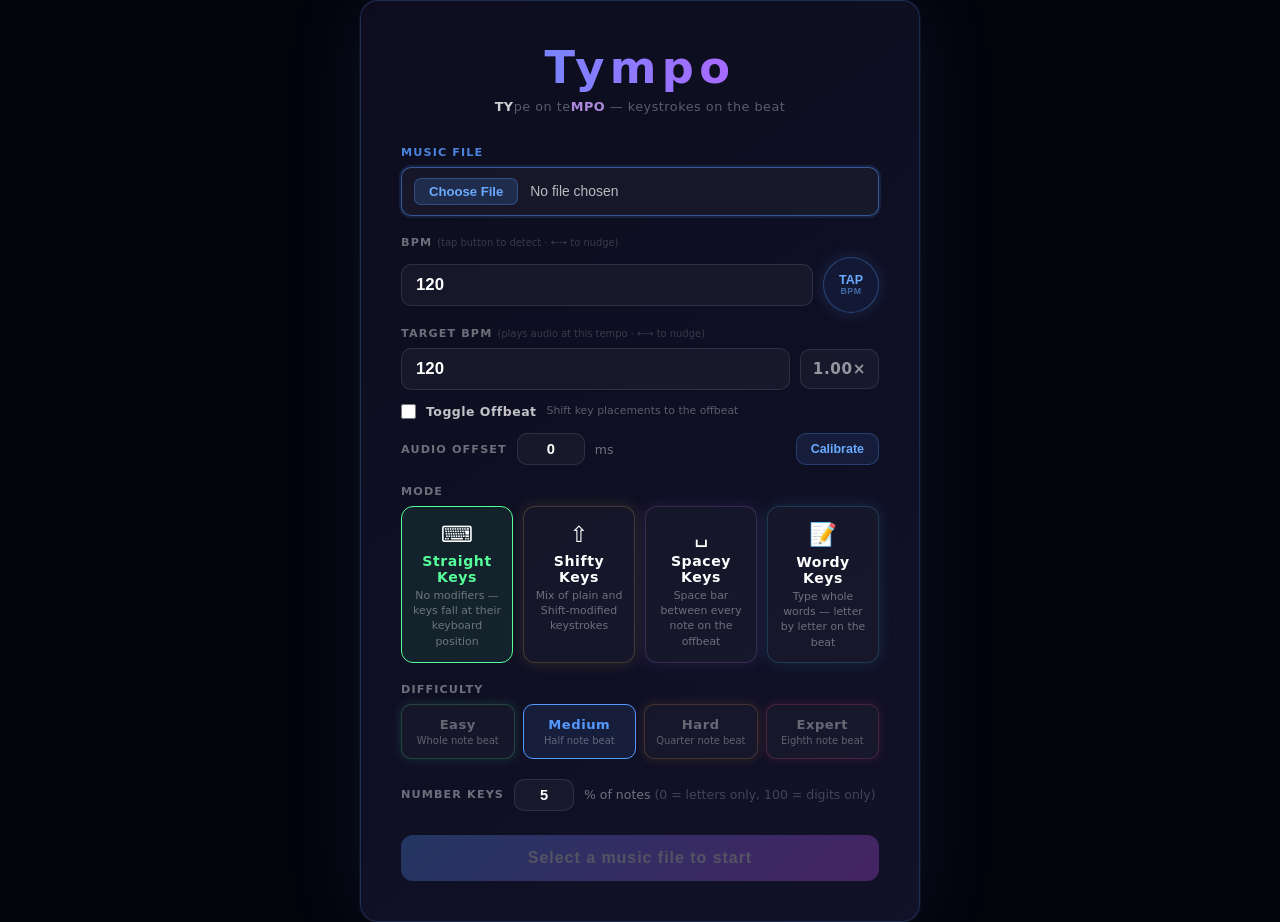
==== tympo/tympo.html @ b7d27cbc "AA: recreation attempt & UI updates" ====
<!DOCTYPE html>
<html lang="en">
<head>
  <meta charset="UTF-8">
  <meta name="viewport" content="width=device-width, initial-scale=1.0">
  <title>Tympo</title>
  <style>
    * { margin: 0; padding: 0; box-sizing: border-box; }

    body {
      background: #03030c;
      color: #fff;
      font-family: 'Segoe UI', system-ui, -apple-system, sans-serif;
      min-height: 100vh;
      display: flex;
      align-items: center;
      justify-content: center;
      overflow: hidden;
    }

    /* ── SETUP ─────────────────────────────────────────── */
    #setupScreen {
      width: 560px;
      background: linear-gradient(145deg, #0d0d1f, #111128);
      border: 1px solid rgba(85,153,255,0.22);
      border-radius: 18px;
      padding: 40px;
      box-shadow: 0 0 80px rgba(85,153,255,0.1), 0 0 0 1px rgba(255,255,255,0.04);
    }

    #setupScreen h1 {
      text-align: center;
      font-size: 2.8rem;
      font-weight: 900;
      letter-spacing: 0.12em;
      margin-bottom: 5px;
      background: linear-gradient(90deg, #5599ff, #cc55ff);
      -webkit-background-clip: text;
      -webkit-text-fill-color: transparent;
      background-clip: text;
    }

    .subtitle {
      text-align: center;
      font-size: 0.8rem;
      color: rgba(255,255,255,0.32);
      margin-bottom: 32px;
      letter-spacing: 0.04em;
    }
    .brand-ty  { color: rgba(255,255,255,0.8); font-weight: 800; }
    .brand-mpo { color: rgba(200,160,255,0.85); font-weight: 800; }

    .form-group { margin-bottom: 20px; }

    .form-label {
      display: block;
      font-size: 0.7rem;
      font-weight: 700;
      letter-spacing: 0.1em;
      text-transform: uppercase;
      color: rgba(255,255,255,0.4);
      margin-bottom: 8px;
    }

    input[type="file"] {
      width: 100%;
      padding: 10px 12px;
      background: rgba(255,255,255,0.04);
      border: 1px solid rgba(255,255,255,0.1);
      border-radius: 10px;
      color: rgba(255,255,255,0.7);
      cursor: pointer;
      font-size: 0.87rem;
    }
    input[type="file"]::file-selector-button {
      background: rgba(85,153,255,0.16);
      border: 1px solid rgba(85,153,255,0.32);
      color: #6aabff;
      padding: 5px 14px;
      border-radius: 7px;
      cursor: pointer;
      margin-right: 12px;
      font-size: 0.82rem;
      font-weight: 600;
    }

    .bpm-row { display: flex; gap: 10px; }

    input[type="number"] {
      flex: 1;
      padding: 10px 14px;
      background: rgba(255,255,255,0.04);
      border: 1px solid rgba(255,255,255,0.1);
      border-radius: 10px;
      color: #fff;
      font-size: 1.05rem;
      font-weight: 600;
      outline: none;
      -moz-appearance: textfield;
    }
    input[type="number"]::-webkit-inner-spin-button { -webkit-appearance: none; }
    input[type="number"]:focus { border-color: rgba(85,153,255,0.45); box-shadow: 0 0 0 3px rgba(85,153,255,0.1); }

    .tap-btn {
      padding: 10px 18px;
      background: rgba(85,153,255,0.1);
      border: 1px solid rgba(85,153,255,0.28);
      border-radius: 10px;
      color: #6aabff;
      cursor: pointer;
      font-size: 0.82rem;
      font-weight: 600;
      white-space: nowrap;
      user-select: none;
      transition: background 0.1s;
    }
    .tap-btn:active { background: rgba(85,153,255,0.28); }

    /* Tap BPM — circular, echoes the in-game beat indicator */
    #tapBpmBtn {
      width: 56px;
      height: 56px;
      flex: none;
      padding: 0;
      border-radius: 50%;
      display: inline-flex;
      flex-direction: column;
      align-items: center;
      justify-content: center;
      gap: 1px;
      font-size: 0.72rem;
      background: rgba(85,153,255,0.08);
      border: 1.5px solid rgba(85,153,255,0.35);
      box-shadow: 0 0 14px 3px rgba(85,153,255,0.12);
      transition: background 0.1s, box-shadow 0.1s;
    }
    #tapBpmBtn:active {
      background: rgba(85,153,255,0.28);
      box-shadow: 0 0 22px 6px rgba(85,153,255,0.28);
    }
    #tapBpmBtn .tap-label  { font-size: 0.78rem; font-weight: 800; line-height: 1; }
    #tapBpmBtn .tap-sub    { font-size: 0.55rem; font-weight: 600; opacity: 0.55; line-height: 1; letter-spacing: 0.06em; }

    /* Mode cards */
    .mode-grid {
      display: grid;
      grid-template-columns: repeat(4, 1fr);
      gap: 10px;
    }

    .mode-card {
      padding: 14px 10px 12px;
      background: rgba(255,255,255,0.03);
      border: 1px solid rgba(255,255,255,0.09);
      border-radius: 12px;
      cursor: pointer;
      text-align: center;
      user-select: none;
      transition: all 0.15s;
    }
    .mode-card:hover { background: rgba(255,255,255,0.07); }
    .mode-card .mc-icon { font-size: 1.4rem; margin-bottom: 6px; }
    .mode-card .mc-name { font-size: 0.88rem; font-weight: 800; letter-spacing: 0.04em; margin-bottom: 3px; }
    .mode-card .mc-desc { font-size: 0.68rem; color: rgba(255,255,255,0.38); line-height: 1.4; }

    .mode-card[data-mode="straight"].active { border-color: #55ff99; background: rgba(85,255,153,0.08); }
    .mode-card[data-mode="straight"].active .mc-name { color: #55ff99; }
    .mode-card[data-mode="shifty"].active  { border-color: #ffdd55; background: rgba(255,221,85,0.08); }
    .mode-card[data-mode="shifty"].active  .mc-name { color: #ffdd55; }
    .mode-card[data-mode="spacey"].active  { border-color: #cc88ff; background: rgba(204,136,255,0.08); }
    .mode-card[data-mode="spacey"].active  .mc-name { color: #cc88ff; }

    .mode-card[data-mode="wordy"].active  { border-color: #44ddff; background: rgba(68,221,255,0.08); }
    .mode-card[data-mode="wordy"].active  .mc-name { color: #44ddff; }

    /* Ambient glow on unselected mode cards */
    .mode-card[data-mode="shifty"]:not(.active) { border-color: rgba(255,221,85,0.18); box-shadow: 0 0 14px 3px rgba(255,221,85,0.09); }
    .mode-card[data-mode="spacey"]:not(.active) { border-color: rgba(204,136,255,0.18); box-shadow: 0 0 14px 3px rgba(204,136,255,0.09); }
    .mode-card[data-mode="wordy"]:not(.active)  { border-color: rgba(68,221,255,0.18);  box-shadow: 0 0 14px 3px rgba(68,221,255,0.09);  }

    /* Ambient glow on unselected difficulty buttons */
    .diff-btn[data-diff="easy"]:not(.active)   { border-color: rgba(85,255,153,0.2);  box-shadow: 0 0 10px 2px rgba(85,255,153,0.1);  }
    .diff-btn[data-diff="medium"]:not(.active) { border-color: rgba(85,153,255,0.2);  box-shadow: 0 0 10px 2px rgba(85,153,255,0.1);  }
    .diff-btn[data-diff="hard"]:not(.active)   { border-color: rgba(255,170,68,0.2);  box-shadow: 0 0 10px 2px rgba(255,170,68,0.1);  }
    .diff-btn[data-diff="expert"]:not(.active) { border-color: rgba(255,85,119,0.2);  box-shadow: 0 0 10px 2px rgba(255,85,119,0.1);  }

    /* Difficulty selector */
    .diff-grid {
      display: grid;
      grid-template-columns: repeat(4, 1fr);
      gap: 8px;
    }

    .diff-btn {
      padding: 12px 6px 10px;
      background: rgba(255,255,255,0.03);
      border: 1px solid rgba(255,255,255,0.09);
      border-radius: 10px;
      color: rgba(255,255,255,0.35);
      cursor: pointer;
      text-align: center;
      user-select: none;
      transition: all 0.12s;
    }
    .diff-btn:hover { background: rgba(255,255,255,0.07); color: rgba(255,255,255,0.75); }
    .diff-btn .diff-name { font-size: 0.82rem; font-weight: 800; letter-spacing: 0.04em; }
    .diff-btn .diff-desc { font-size: 0.62rem; color: rgba(255,255,255,0.32); margin-top: 3px; line-height: 1.3; }
    .diff-btn.active .diff-name { color: var(--diff-color, #fff); }
    .diff-btn.active { border-color: var(--diff-color, #fff); background: color-mix(in srgb, var(--diff-color, #fff) 10%, transparent); }
    .diff-btn.kb-focus { box-shadow: 0 0 0 2px var(--diff-color, rgba(255,255,255,0.5)); }

    #startBtn {
      width: 100%;
      padding: 14px;
      background: linear-gradient(135deg, #5599ff, #cc55ff);
      border: none;
      border-radius: 12px;
      color: #fff;
      font-size: 1rem;
      font-weight: 800;
      letter-spacing: 0.06em;
      cursor: pointer;
      margin-top: 4px;
      transition: opacity 0.15s, transform 0.1s;
      box-shadow: 0 4px 22px rgba(85,153,255,0.28);
    }
    #startBtn:hover:not(:disabled) { opacity: 0.9; transform: translateY(-2px); }
    #startBtn:disabled { opacity: 0.28; cursor: not-allowed; box-shadow: none; }

    /* ── Keyboard focus indicators ──────────────────────────── */
    .mode-card.kb-focus  { box-shadow: 0 0 0 2px rgba(255,255,255,0.65); }
    #startBtn.kb-focus   { box-shadow: 0 4px 22px rgba(85,153,255,0.28), 0 0 0 2px rgba(255,255,255,0.7) !important; }
    .pbtn.kb-focus       { box-shadow: 0 0 0 2px rgba(255,255,255,0.75) !important; }
    .res-btns button.kb-focus { box-shadow: 0 0 0 2px rgba(255,255,255,0.65) !important; }
    .form-group.kb-focus > .form-label,
    .form-group.kb-focus > div > .form-label { color: rgba(85,153,255,0.85); }
    .form-group.kb-focus input[type="number"],
    .form-group.kb-focus input[type="file"]  {
      border-color: rgba(85,153,255,0.5);
      box-shadow: 0 0 0 2px rgba(85,153,255,0.12);
    }
    .form-group.kb-focus label > span:first-of-type { color: rgba(85,153,255,0.85) !important; }

    /* ── GAME ──────────────────────────────────────────── */
    #gameScreen {
      position: fixed;
      inset: 0;
      display: none;
      background: #03030c;
      overflow: hidden;
    }
    #gameCanvas {
      display: block;
      position: absolute;
      image-rendering: pixelated; /* fallback — overridden by proper DPR scaling */
    }

    #pauseOverlay {
      position: absolute;
      inset: 0;
      background: rgba(7,7,15,0.88);
      display: none;
      flex-direction: column;
      align-items: center;
      justify-content: center;
      gap: 18px;
      backdrop-filter: blur(4px);
    }
    #pauseOverlay h2 { font-size: 3.5rem; font-weight: 900; letter-spacing: 0.2em; text-shadow: 0 0 40px rgba(255,255,255,0.3); }
    .pause-hint { font-size: 0.8rem; color: rgba(255,255,255,0.28); margin-top: -8px; }
    .pbtn { padding: 13px 36px; border-radius: 12px; cursor: pointer; font-size: 0.95rem; font-weight: 700; transition: opacity 0.15s; }
    .pbtn:hover { opacity: 0.85; }
    #resumeBtn { background: linear-gradient(135deg, #5599ff, #cc55ff); border: none; color: #fff; }
    #quitBtn   { background: transparent; border: 1px solid rgba(255,255,255,0.22); color: rgba(255,255,255,0.6); }

    /* ── RESULTS ───────────────────────────────────────── */
    @keyframes resCardIn {
      from { opacity: 0; transform: translateY(36px) scale(0.97); }
      to   { opacity: 1; transform: translateY(0)    scale(1); }
    }
    @keyframes gradePop {
      0%   { transform: scale(0.4); opacity: 0; }
      60%  { transform: scale(1.15); opacity: 1; }
      100% { transform: scale(1); }
    }
    @keyframes scoreCount {
      from { opacity: 0; transform: translateY(8px); }
      to   { opacity: 1; transform: translateY(0); }
    }

    #resultsScreen {
      display: none;
      position: fixed;
      inset: 0;
      background: rgba(4,4,14,0.92);
      backdrop-filter: blur(6px);
      z-index: 50;
      align-items: center;
      justify-content: center;
      overflow-y: auto;
    }
    #resultsScreen.visible { display: flex; }

    #resCard {
      width: 540px;
      max-width: calc(100vw - 32px);
      text-align: center;
      background: linear-gradient(155deg, #0e0e22, #121230);
      border-radius: 22px;
      padding: 44px 40px 38px;
      box-shadow: 0 0 0 1px rgba(255,255,255,0.06), 0 0 80px rgba(85,153,255,0.14), 0 24px 64px rgba(0,0,0,0.6);
      animation: resCardIn 0.45s cubic-bezier(0.22,1,0.36,1) both;
      margin: 16px;
    }

    #resNew    { font-size: 0.68rem; font-weight: 800; letter-spacing: 0.18em; text-transform: uppercase;
                 color: #ffdd55; margin-bottom: 10px; opacity: 0;
                 transition: opacity 0.4s 0.6s; }
    #resNew.show { opacity: 1; }
    #resSongName { font-size: 1rem; font-weight: 700; color: rgba(255,255,255,0.55); margin-bottom: 3px; }
    #resMeta     { font-size: 0.72rem; color: rgba(255,255,255,0.22); margin-bottom: 20px; letter-spacing: 0.08em; text-transform: uppercase; }

    #resGrade    {
      font-size: 8rem; font-weight: 900; line-height: 1; margin-bottom: 6px;
      filter: drop-shadow(0 0 40px currentColor);
      animation: gradePop 0.5s cubic-bezier(0.22,1,0.36,1) 0.15s both;
    }
    #resScore    { font-size: 2.6rem; font-weight: 800; color: #fff; margin-bottom: 22px;
                   animation: scoreCount 0.35s ease 0.4s both; }

    /* Hit-quality bar */
    .hit-bar-wrap { margin-bottom: 22px; }
    .hit-bar {
      height: 8px; border-radius: 6px; overflow: hidden;
      background: rgba(255,255,255,0.06);
      display: flex; gap: 2px;
    }
    .hit-bar-seg { height: 100%; border-radius: 3px; transition: width 0.6s 0.5s cubic-bezier(0.22,1,0.36,1); }
    .hit-bar-labels { display: flex; justify-content: space-between; margin-top: 6px; }
    .hit-bar-lbl { font-size: 0.6rem; font-weight: 700; letter-spacing: 0.06em; opacity: 0.65; }

    .stats-grid { display: grid; grid-template-columns: repeat(4, 1fr); gap: 8px; margin-bottom: 22px; text-align: left; }
    .stat-box  { background: rgba(255,255,255,0.04); border: 1px solid rgba(255,255,255,0.07); border-radius: 10px; padding: 11px 12px; }
    .stat-label{ font-size: 0.6rem; font-weight: 700; letter-spacing: 0.1em; text-transform: uppercase; color: rgba(255,255,255,0.28); margin-bottom: 4px; }
    .stat-val  { font-size: 1.25rem; font-weight: 800; }

    .res-divider { border: none; border-top: 1px solid rgba(255,255,255,0.07); margin: 0 0 18px; }

    .res-btns { display: flex; gap: 10px; }
    .res-btns button { flex:1; padding:13px; border-radius:10px; cursor:pointer; font-size:0.9rem; font-weight:700; transition: opacity 0.15s, box-shadow 0.15s; border: none; }
    .res-btns button:hover { opacity: 0.86; }
    #playAgainBtn { background: linear-gradient(135deg, #5599ff, #cc55ff); color: #fff; }
    #menuBtn      { background: rgba(255,255,255,0.07); border: 1px solid rgba(255,255,255,0.14) !important; color: rgba(255,255,255,0.6); }
    .res-hint { font-size: 0.68rem; color: rgba(255,255,255,0.2); margin-top: 12px; letter-spacing: 0.04em; }

    /* ── CALIBRATION MODAL ─────────────────────────────── */
    #calOverlay {
      display: none;
      position: fixed;
      inset: 0;
      background: rgba(0,0,8,0.93);
      z-index: 200;
      flex-direction: column;
      align-items: center;
      justify-content: center;
      gap: 28px;
    }
    #calOverlay h2 {
      font-size: 1.55rem;
      font-weight: 900;
      letter-spacing: 0.08em;
      background: linear-gradient(90deg, #5599ff, #cc55ff);
      -webkit-background-clip: text;
      -webkit-text-fill-color: transparent;
      background-clip: text;
    }
    #calOverlay p {
      color: rgba(255,255,255,0.52);
      font-size: 0.88rem;
      text-align: center;
      max-width: 380px;
      line-height: 1.55;
    }
    #calPulse {
      width: 110px;
      height: 110px;
      border-radius: 50%;
      background: #5599ff;
      opacity: 0.15;
      box-shadow: 0 0 0 0 rgba(85,153,255,0);
      transition: transform 0.4s ease-out, opacity 0.4s ease-out, box-shadow 0.4s ease-out;
    }
    #calPulse.beat {
      transition: none;
    }
    #calProgress {
      font-size: 0.88rem;
      color: rgba(255,255,255,0.45);
      letter-spacing: 0.05em;
      min-height: 1.3em;
      text-align: center;
    }
    #calResult {
      font-size: 1.05rem;
      font-weight: 700;
      color: #55ff99;
      min-height: 1.4em;
      text-align: center;
    }
    #calCancelBtn {
      padding: 9px 28px;
      background: transparent;
      border: 1px solid rgba(255,255,255,0.18);
      border-radius: 10px;
      color: rgba(255,255,255,0.45);
      cursor: pointer;
      font-size: 0.82rem;
      font-weight: 600;
    }
    #calCancelBtn:hover { background: rgba(255,255,255,0.07); }
  </style>
</head>
<body>

<!-- ════════ CALIBRATION MODAL ════════ -->
<div id="calOverlay">
  <h2>Audio Calibration</h2>
  <p>Press <strong style="color:#fff">any key</strong> in time with the beat.<br>
     Tap along for several beats — the more consistent, the better.</p>
  <div id="calPulse"></div>
  <div id="calProgress">Starting…</div>
  <div id="calResult"></div>
  <button id="calCancelBtn">Cancel</button>
</div>

<!-- ════════ SETUP ════════ -->
<div id="setupScreen">
  <h1>Tympo</h1>
  <p class="subtitle"><span class="brand-ty">TY</span>pe on te<span class="brand-mpo">MPO</span> — keystrokes on the beat</p>

  <div class="form-group" id="fgMusic">
    <label class="form-label">Music File</label>
    <input type="file" id="musicFile" accept="audio/*">
  </div>

  <div class="form-group" id="fgBpm">
    <label class="form-label">BPM <span style="color:rgba(255,255,255,0.18);font-size:0.62rem;text-transform:none;letter-spacing:0;font-weight:400">(tap button to detect · ←→ to nudge)</span></label>
    <div class="bpm-row" style="align-items:center">
      <input type="number" id="bpmInput" value="120" min="40" max="300" step="1">
      <button class="tap-btn" id="tapBpmBtn"><span class="tap-label">TAP</span><span class="tap-sub">BPM</span></button>
    </div>
  </div>

  <div class="form-group" id="fgTargetBpm" style="margin-top:-6px">
    <label class="form-label">Target BPM <span style="color:rgba(255,255,255,0.18);font-size:0.62rem;text-transform:none;letter-spacing:0;font-weight:400">(plays audio at this tempo · ←→ to nudge)</span></label>
    <div class="bpm-row" style="align-items:center">
      <input type="number" id="targetBpmInput" value="120" min="40" max="300" step="1">
      <div id="rateLabel" style="min-width:74px;text-align:center;font-size:0.95rem;font-weight:700;color:rgba(255,255,255,0.55);background:rgba(255,255,255,0.04);border:1px solid rgba(255,255,255,0.1);border-radius:10px;padding:10px 12px;letter-spacing:0.04em">1.00×</div>
    </div>
  </div>

  <div class="form-group" id="fgOffbeat" style="margin-top:-6px">
    <label style="display:flex;align-items:center;gap:10px;cursor:pointer;user-select:none">
      <input type="checkbox" id="offbeatToggle" style="width:15px;height:15px;accent-color:#5599ff;cursor:pointer">
      <span style="color:rgba(255,255,255,0.75);font-size:0.78rem;font-weight:600;letter-spacing:0.04em">Toggle Offbeat</span>
      <span style="color:rgba(255,255,255,0.32);font-size:0.68rem;font-weight:400;line-height:1.3">Shift key placements to the offbeat</span>
    </label>
  </div>

  <div class="form-group" id="fgOffset" style="margin-top:-6px">
    <div style="display:flex;align-items:center;gap:10px">
      <span class="form-label" style="margin:0;white-space:nowrap">Audio Offset</span>
      <input type="number" id="audioOffsetInput" value="0" min="-150" max="150" step="5"
        style="width:68px;text-align:center;font-size:0.92rem;padding:7px 8px;flex:none">
      <span style="color:rgba(255,255,255,0.4);font-size:0.78rem;font-weight:500">ms</span>
      <button class="tap-btn" id="calOpenBtn" style="margin-left:auto;white-space:nowrap;font-size:0.78rem;padding:8px 14px">Calibrate</button>
    </div>
  </div>

  <div class="form-group">
    <label class="form-label">Mode</label>
    <div class="mode-grid">
      <div class="mode-card active" data-mode="straight">
        <div class="mc-icon">⌨️</div>
        <div class="mc-name">Straight Keys</div>
        <div class="mc-desc">No modifiers — keys fall at their keyboard position</div>
      </div>
      <div class="mode-card" data-mode="shifty">
        <div class="mc-icon">⇧</div>
        <div class="mc-name">Shifty Keys</div>
        <div class="mc-desc">Mix of plain and Shift-modified keystrokes</div>
      </div>
      <div class="mode-card" data-mode="spacey">
        <div class="mc-icon">␣</div>
        <div class="mc-name">Spacey Keys</div>
        <div class="mc-desc">Space bar between every note on the offbeat</div>
      </div>
      <div class="mode-card" data-mode="wordy">
        <div class="mc-icon">📝</div>
        <div class="mc-name">Wordy Keys</div>
        <div class="mc-desc">Type whole words — letter by letter on the beat</div>
      </div>
    </div>
  </div>

  <div class="form-group" id="fgDifficulty">
    <label class="form-label">Difficulty</label>
    <div class="diff-grid" id="diffGrid"></div>
  </div>

  <div class="form-group" id="fgNumPct">
    <div style="display:flex;align-items:center;gap:10px">
      <span class="form-label" style="margin:0;white-space:nowrap">Number Keys</span>
      <input type="number" id="numPctInput" value="5" min="0" max="100" step="1"
        style="width:60px;text-align:center;font-size:0.92rem;padding:7px 8px;flex:none">
      <span style="color:rgba(255,255,255,0.4);font-size:0.78rem;font-weight:500">% of notes <span style="color:rgba(255,255,255,0.22)">(0 = letters only, 100 = digits only)</span></span>
    </div>
  </div>

  <button id="startBtn" disabled>Select a music file to start</button>
</div>

<!-- ════════ GAME ════════ -->
<div id="gameScreen">
  <canvas id="gameCanvas" width="900" height="800"></canvas>
  <div id="pauseOverlay">
    <h2>PAUSED</h2>
    <p class="pause-hint">Esc to resume</p>
    <button class="pbtn" id="resumeBtn">Resume</button>
    <button class="pbtn" id="quitBtn">Quit to Menu</button>
  </div>
</div>

<!-- ════════ RESULTS ════════ -->
<div id="resultsScreen">
  <div id="resCard">
    <div id="resNew">★ NEW HIGH SCORE ★</div>
    <div id="resSongName">Song Complete</div>
    <div id="resMeta">—</div>
    <div id="resGrade">A</div>
    <div id="resScore">0</div>
    <div class="hit-bar-wrap">
      <div class="hit-bar">
        <div class="hit-bar-seg" id="hbPerfect" style="background:#ffdd55;width:0%"></div>
        <div class="hit-bar-seg" id="hbGood"    style="background:#55ff99;width:0%"></div>
        <div class="hit-bar-seg" id="hbOk"      style="background:#88aaff;width:0%"></div>
        <div class="hit-bar-seg" id="hbMiss"    style="background:#ff5577;width:0%"></div>
      </div>
      <div class="hit-bar-labels">
        <span class="hit-bar-lbl" style="color:#ffdd55">Perfects</span>
        <span class="hit-bar-lbl" style="color:#55ff99">Goods</span>
        <span class="hit-bar-lbl" style="color:#88aaff">OKs</span>
        <span class="hit-bar-lbl" style="color:#ff5577">Misses</span>
      </div>
    </div>
    <div class="stats-grid">
      <div class="stat-box"><div class="stat-label">Perfects</div><div class="stat-val" id="sPerfects" style="color:#ffdd55">0</div></div>
      <div class="stat-box"><div class="stat-label">Goods</div><div class="stat-val" id="sGoods" style="color:#55ff99">0</div></div>
      <div class="stat-box"><div class="stat-label">OKs</div><div class="stat-val" id="sOks" style="color:#88aaff">0</div></div>
      <div class="stat-box"><div class="stat-label">Misses</div><div class="stat-val" id="sMisses" style="color:#ff5577">0</div></div>
      <div class="stat-box"><div class="stat-label">Max Combo</div><div class="stat-val" id="sMaxCombo">0</div></div>
      <div class="stat-box"><div class="stat-label">Accuracy</div><div class="stat-val" id="sAccuracy">0%</div></div>
      <div class="stat-box"><div class="stat-label">Perfect %</div><div class="stat-val" id="sPerfectPct" style="color:#ffdd55">0%</div></div>
      <div class="stat-box"><div class="stat-label">Num Keys</div><div class="stat-val" id="sNumPct" style="color:rgba(255,255,255,0.5)">0%</div></div>
    </div>
    <hr class="res-divider">
    <div class="res-btns">
      <button id="playAgainBtn">Play Again</button>
      <button id="menuBtn">Main Menu</button>
    </div>
    <div class="res-hint">← → to select &nbsp;·&nbsp; Enter to confirm</div>
  </div>
</div>

<script>
'use strict';

// ═══════════════════════════════════════════════════════════
//  CONSTANTS
// ═══════════════════════════════════════════════════════════

const CW = 900, CH = 800;

// ── Tympo (multi-lane) highway geometry ──────────────────
const HWY_TOP    = 70;
const HIT_ZONE_Y = 480;
const HWY_H      = HIT_ZONE_Y - HWY_TOP;
const TOP_W      = 220;
const BOT_W      = 600;
const TRAVEL_MS  = 2400;
const LANE_COUNT = 4;

// ── Straight / Shifty lane geometry (perspective, GH-style) ─
const FL_TOP    = 70;    // matches HWY_TOP for visual consistency
const FL_HIT_Y  = 560;
const FL_H      = FL_HIT_Y - FL_TOP;
const FL_TOP_W  = 120;   // highway width at vanishing point (narrow)
const FL_BOT_W  = 420;   // highway width at hit zone

// ── Lane colors (Tympo) ────────────────────────────────
const LANES = [
  { name: 'No Mod', short: 'None',  color: '#5599ff' },
  { name: 'Shift',  short: 'Shift', color: '#55ff99' },
  { name: 'Ctrl',   short: 'Ctrl',  color: '#ffaa44' },
  { name: 'Alt',    short: 'Alt',   color: '#cc55ff' },
];

// ── Keyboard key positions (normalized 0-1 across lane width)
// Based on standard QWERTY stagger, total span = 10.5 key units
const KEY_POS = {
  '1':0.048,'2':0.143,'3':0.238,'4':0.333,'5':0.429,'6':0.524,'7':0.619,'8':0.714,'9':0.810,'0':0.905,
  'q':0.095,'w':0.190,'e':0.286,'r':0.381,'t':0.476,'y':0.571,'u':0.667,'i':0.762,'o':0.857,'p':0.952,
  'a':0.119,'s':0.214,'d':0.310,'f':0.405,'g':0.500,'h':0.595,'j':0.690,'k':0.786,'l':0.881,
  'z':0.167,'x':0.262,'c':0.357,'v':0.452,'b':0.548,'n':0.643,'m':0.738,
};


// ── Keyboard visualization layout ─────────────────────────
// Standard QWERTY rows with authentic stagger (in key-width units)
const KB_ROWS = [
  { chars: ['1','2','3','4','5','6','7','8','9','0'], stagger: 0    },
  { chars: ['q','w','e','r','t','y','u','i','o','p'], stagger: 0.5  },
  { chars: ['a','s','d','f','g','h','j','k','l'],     stagger: 0.75 },
  { chars: ['z','x','c','v','b','n','m'],              stagger: 1.25 },
];
const KB_KEY_W  = 26;
const KB_KEY_H  = 18;
const KB_GAP_X  = 3;
const KB_GAP_Y  = 3;
const KB_STEP_X = KB_KEY_W + KB_GAP_X;   // 29
const KB_STEP_Y = KB_KEY_H + KB_GAP_Y;   // 21
// Left-pinned: sits in the left margin beside the highway
const KB_LEFT   = 12;

// ── Wordy Keys dictionary ─────────────────────────────────
// Words are curated per difficulty — shorter+common → longer+rare
const WORDY_DICT = {
  easy: [
    'cat','dog','sun','run','big','red','sky','map','key','hat',
    'cup','fan','car','win','joy','old','new','far','top','way',
    'sit','see','get','put','ask','let','try','eat','fly','buy',
    'say','use','bed','cut','end','fit','fix','got','ice','led',
    'lot','mad','mud','net','odd','off','one','out','own','pop',
    'raw','sad','saw','sea','set','sir','six','ten','tie','tin',
    'van','war','wet','wow','yet','ago','aim','ant','bay','cob',
    'den','dew','dim','dot','dry','egg','elm','fig','fog','gem',
    'gut','hay','hen','hug','hum','hut','ink','ivy','jam','kit',
    'lap','leg','lid','lip','log','mug','nod','oak','oat','pod',
  ],
  medium: [
    'about','above','after','again','alone','basic','black','brave',
    'break','bring','catch','chair','chase','check','chess','child',
    'clean','clear','climb','clock','close','cloud','color','count',
    'cover','dance','depth','drink','drive','eagle','early','earth',
    'eight','empty','every','extra','false','fancy','field','fight',
    'final','first','fixed','flame','flash','float','floor','focus',
    'force','found','fresh','front','funny','ghost','glass','grace',
    'grand','great','green','greet','grind','guide','happy','harsh',
    'heart','heavy','hello','honor','human','image','index','inner',
    'judge','juice','known','large','laser','later','laugh','layer',
    'learn','leave','level','light','limit','local','logic','lower',
    'lucky','magic','major','march','match','media','might','model',
    'money','month','motor','mount','music','night','noble','north',
    'ocean','offer','order','outer','paint','paper','party','patch',
    'pause','peace','phase','photo','pilot','pixel','place','plain',
    'plane','plant','plate','point','power','price','pride','prime',
    'print','prize','proof','proud','pulse','punch','queen','quick',
    'quiet','quote','raise','range','rapid','realm','remix','right',
    'risky','rival','robot','round','royal','scale','scene','score',
    'scout','sense','serve','seven','shade','shake','shape','share',
    'sharp','shift','shine','shore','short','sight','skill','sleep',
    'slice','slide','slope','small','smart','smile','smoke','solar',
    'solid','sorry','south','space','spark','speed','spend','sport',
    'stack','stage','stark','start','state','steam','steel','stick',
    'still','stock','stone','store','storm','story','style','sugar',
    'super','surge','sweet','swift','sword','table','taste','teach',
    'think','tiger','tired','title','today','total','touch','tower',
    'track','trail','train','trick','trust','truth','under','union',
    'until','upper','upset','valid','value','verse','video','voice',
    'whole','world','worth','would','youth','zebra','zippy','zonal',
  ],
  hard: [
    'absent','accent','accord','active','actual','adjust','admire',
    'advice','aerial','affect','affirm','afford','agenda','allied',
    'allure','ancient','answer','anthem','antique','argued','around',
    'arrest','arrive','aspect','assign','assist','astral','atomic',
    'autumn','beacon','because','became','become','believe','beneath',
    'benefit','beyond','binary','borrow','bridge','bright','broken',
    'bronze','brutal','budget','causal','chance','channel','choose',
    'chrome','cipher','circle','circus','clarify','classic','clever',
    'client','closure','coerce','column','combat','command','commit',
    'compare','comply','conceal','concept','concern','connect','convey',
    'correct','cosmos','covert','crafty','create','critic','crucial',
    'culture','custom','damage','danger','decade','defeat','defend',
    'define','deliver','demand','design','detail','devote','differ',
    'direct','divide','domain','dynamic','effect','effort','embark',
    'emerge','encode','endure','energy','engage','ensure','entire',
    'escape','excite','expand','expert','extend','extreme','fabric',
    'factor','famous','figure','filter','finish','formal','format',
    'foster','galaxy','gather','garner','gentle','gravel','harbor',
    'hardly','hazard','health','hidden','higher','humane','impact',
    'import','income','indeed','induce','inform','inject','insist',
    'invest','ironic','island','jungle','keeper','knight','launch',
    'leader','lesson','liquid','listen','lively','manage','manner',
    'market','master','matter','measure','medium','mental','mentor',
    'method','mirror','mobile','modest','module','monkey','morale',
    'narrow','nature','object','obtain','oppose','outlet','palace',
    'parent','percent','person','pillar','planet','ponder','portal',
    'posture','prefer','pretty','prevent','process','profit','project',
    'protect','provide','public','purple','pursue','random','reason',
    'recent','reduce','reform','regard','relate','remind','remote',
    'remove','repair','repeat','replace','report','rescue','result',
    'retain','reveal','review','revive','rhythm','rotate','sample',
    'second','secret','sector','secure','select','sensor','server',
    'settle','signal','silver','simple','single','skills','social',
    'source','spring','stable','strict','string','strong','studio',
    'submit','sunset','supply','switch','system','target','tender',
    'throne','timber','toggle','toward','travel','triple','trophy',
    'tunnel','twelve','twenty','unique','unlock','update','urgent',
    'useful','valley','vector','vendor','verbal','verify','vessel',
    'viable','victim','virtue','visual','volume','wander','wealth',
    'weapon','weekly','weight','winter','wisdom','wonder','yearly',
  ],
  expert: [
    'abnormal','absolute','abundant','academic','accepted','accurate',
    'adjacent','advanced','affinity','allegory','alliance','allocate',
    'ambition','analysis','annotate','apparent','archival','ascending',
    'asymmetric','attentive','attribute','authentic','backdrop','balanced',
    'benchmark','bilateral','broadcast','calculate','calibrate','capacity',
    'cardinal','celestial','challenge','character','chronicle','classify',
    'coherence','cohesion','collapse','colonize','combined','competent',
    'composed','concentric','conclude','confident','conflict','consensus',
    'construct','contained','continue','contrast','converge','convince',
    'correlate','criterion','currency','cylinder','database','dedicated',
    'deployed','detailed','dimension','dominant','duplicate','efficient',
    'elevation','eliminate','emphasis','empirical','endurance','energize',
    'enumerate','equation','establish','evaluate','evidence','exception',
    'extensive','external','facility','formalize','framework','frequent',
    'generate','geometric','guidance','heritage','hierarchy','holistic',
    'honeycomb','identify','ignorance','implement','implicit','incident',
    'inclusive','indicator','inherent','innovate','insignia','instance',
    'integral','internal','ironclad','isolated','junction','language',
    'latitude','legendary','leverage','location','logarithm','luminance',
    'magnitude','mainframe','manifest','maritime','maximize','mechanism',
    'memorial','momentum','monolith','monotonic','multiform','negative',
    'negligent','objective','observant','occasion','organize','original',
    'overflow','overhaul','paradox','parallel','parameter','permeable',
    'pervasive','platform','predicate','principal','procedure','profound',
    'prominent','prototype','provision','radiant','rational','redefine',
    'resilient','resonance','resultant','retention','rigorous','seasonal',
    'sensitive','sequence','simplify','simulate','singular','solution',
    'spectrum','stabilize','structure','systematic','technical','terminal',
    'threshold','timeline','tradition','transient','translate','transport',
    'ultimate','uniform','upstream','validity','variable','velocity',
    'vertical','virtuoso','volatile','warehouse','waveform','weathered',
    'wholesome','workforce','zealotry',
  ],
};

// Shuffled word queue for Wordy mode — re-seeded each game
let wordyQueue = [];
let wordyQueueIdx = 0;

function wordyNextWord() {
  if (wordyQueueIdx >= wordyQueue.length) {
    // Reshuffle and continue
    wordyQueue = [...WORDY_DICT[difficulty]].sort(() => Math.random() - 0.5);
    wordyQueueIdx = 0;
  }
  return wordyQueue[wordyQueueIdx++];
}

// ── Ctrl+key combos that interfere with the browser ───────
const CTRL_BLACKLIST = new Set([
  'w','t','n','r','f','h','d','l','k','p','s','o','u','j',
  'q','b','e','g','i','1','2','3','4','5','6','7','8','9',
]);

// ── Difficulty definitions ─────────────────────────────────
// Each difficulty drives chain-based note generation.
// shiftPct: fraction of Shifty-mode notes that require Shift (0–1)
// hitM is uniform across all difficulties.
const DIFFICULTY_DEFS = {
  easy:   { label: 'Easy',   color: '#55ff99', hitM: 1.0, shiftPct: 0.25 },
  medium: { label: 'Medium', color: '#5599ff', hitM: 1.0, shiftPct: 0.35 },
  hard:   { label: 'Hard',   color: '#ffaa44', hitM: 1.0, shiftPct: 0.40 },
  expert: { label: 'Expert', color: '#ff5577', hitM: 1.0, shiftPct: 0.45 },
};
const DIFF_KEYS = ['easy','medium','hard','expert'];

const POWERUPS = {
  ArrowUp:    { type:'double',    label:'×2',          color:'#ffdd55', icon:'↑', duration:10000 },
  ArrowRight: { type:'allP',      label:'P-P-P-P',     color:'#55ffcc', icon:'→', duration:8000  },
  ArrowDown:  { type:'hacker',    label:'HACKER MODE', color:'#55ff99', icon:'↓', duration:5000  },
  ArrowLeft:  { type:'autopilot', label:'AUTOPILOT',   color:'#ff88cc', icon:'←', duration:10000 },
};

// ═══════════════════════════════════════════════════════════
//  GAME STATE
// ═══════════════════════════════════════════════════════════

let gameState = 'SETUP';
let mode       = 'straight'; // 'straight' | 'shifty' | 'spacey'
let streamAnchorMs = 0; // hitTime of the first stream note, used by beat indicator
let difficulty = 'medium';   // 'easy' | 'medium' | 'hard' | 'expert'
let notes        = [];
let score        = 0;
let combo        = 0;
let maxCombo     = 0;
let perfects = 0, goods = 0, oks = 0, misses = 0;
let hitFx        = [];
let particles    = [];
let laneFlash    = [0,0,0,0];
let keyPressMap  = {}; // char → performance.now() of last press
let powerupCharge  = 0;    // 0 or 1 — earned at 4× combo
let activePowerup  = null; // { type, label, color, icon, expiresAt, duration }
let heldMods     = { shift:false, ctrl:false, alt:false };
let offbeat      = false;
let audioOffset  = 0; // ms — positive shifts hit window later (compensates early-audio latency)

// ── Keyboard navigation state ────────────────────────────────
// Sections: 0=music 1=bpm 2=targetBpm 3=offbeat 4=offset 5=mode 6=difficulty 7=numpct 8=start
let menuSection    = 0;
let menuModeIdx    = 0;
let pauseFocusIdx  = 0;
let resultsFocusIdx= 0;
let numericPct     = 5;  // % of notes that are digits (0–100)
let audioEl      = null;
let songDuration = 0;
let gameAudioCtx   = null;
let gameAnalyser   = null;
let gameFreqData   = null;
let analyserSrcEl  = null; // which audioEl the analyser is connected to
let wmpPeaks       = null; // per-bar peak heights for WMP-style fall-off
let songTitle    = '';
let bpm             = 120;
let targetBpm       = 120;   // Audio playback tempo — playbackRate = targetBpm / bpm
let targetBpmTouched= false; // True once the user has manually edited targetBpm; until then it tracks bpm
let countdownVal = 3;
let rafId        = null;

// ═══════════════════════════════════════════════════════════
//  CANVAS
// ═══════════════════════════════════════════════════════════

const canvas = document.getElementById('gameCanvas');
const ctx    = canvas.getContext('2d');

// ═══════════════════════════════════════════════════════════
//  HELPERS
// ═══════════════════════════════════════════════════════════

function clamp(v, lo, hi) { return Math.max(lo, Math.min(hi, v)); }

function hitWindows() {
  const beatMs = 60000 / bpm;
  const m = DIFFICULTY_DEFS[difficulty].hitM;
  return {
    perfect: clamp(beatMs * 0.11 * m, 16, 95),
    good:    clamp(beatMs * 0.22 * m, 32, 160),
    ok:      clamp(beatMs * 0.36 * m, 55, 240),
  };
}

function multiplier() {
  if (combo >= 12) return 4;
  if (combo >= 6)  return 3;
  if (combo >= 3)  return 2;
  return 1;
}

// Perspective bounds for flat-lane modes at a given screen Y
function flatHBounds(y) {
  const t = (y - FL_TOP) / FL_H;
  const w = FL_TOP_W + (FL_BOT_W - FL_TOP_W) * t;
  const sx = (CW - w) / 2;
  return { sx, w };
}

// Screen X for a key character at a given screen Y (perspective-correct)
function flatNoteX(char, y) {
  const { sx, w } = flatHBounds(y);
  return sx + (KEY_POS[char] ?? 0.5) * w;
}

// ═══════════════════════════════════════════════════════════
//  NOTE GENERATION
// ═══════════════════════════════════════════════════════════

function getStreamStepMs() {
  const step16 = (60000 / bpm) / 4;
  switch (difficulty) {
    case 'easy':   return step16 * 16; // whole note
    case 'medium': return step16 * 8;  // half note
    case 'hard':   return step16 * 4;  // quarter note
    case 'expert': return step16 * 2;  // 8th note
    default:       return step16 * 4;
  }
}

function generateNotes() {
  const beatMs        = 60000 / bpm;
  const stepMs        = getStreamStepMs();
  const rawLeadIn     = Math.max(2200, TRAVEL_MS * 1.05);
  const snappedLeadIn = Math.ceil(rawLeadIn / beatMs) * beatMs;
  const offbeatShift  = offbeat ? beatMs / 2 : 0;
  const songEnd       = songDuration - 2000;
  const result        = [];
  let id = 0;

  function pickChar() {
    const r = Math.random() * 100;
    if (r < numericPct) return '0123456789'[Math.floor(Math.random() * 10)];
    // Space bar appears ~8% of the time in straight/shifty (not spacey/wordy which own space)
    if ((mode === 'straight' || mode === 'shifty') && r < numericPct + 8) return ' ';
    return 'abcdefghijklmnopqrstuvwxyz'[Math.floor(Math.random() * 26)];
  }

  streamAnchorMs = snappedLeadIn + offbeatShift;
  let t = streamAnchorMs;

  if (mode === 'wordy') {
    // Reset word queue at game start
    wordyQueue = [...WORDY_DICT[difficulty]].sort(() => Math.random() - 0.5);
    wordyQueueIdx = 0;

    const wordStepMs = stepMs * 2; // half as often — gives time to type each word
    while (t < songEnd) {
      const word = wordyNextWord();
      result.push({
        id: id++, word, letterIdx: 0,
        char: word[0],          // char = first letter (used for keyboard glow)
        lane: 0, hitTime: t, state: 'active', needsShift: false,
      });
      t += wordStepMs;
    }
  } else {
    while (t < songEnd) {
      const char       = pickChar();
      const needsShift = mode === 'shifty' && Math.random() < DIFFICULTY_DEFS[difficulty].shiftPct;
      result.push({ id: id++, char, lane: 0, hitTime: t, state: 'active', needsShift });

      if (mode === 'spacey') {
        const spaceTime = t + stepMs / 2;
        if (spaceTime < songEnd)
          result.push({ id: id++, char: ' ', lane: 0, hitTime: spaceTime, state: 'active', needsShift: false });
      }

      t += stepMs;
    }
  }

  result.sort((a, b) => a.hitTime - b.hitTime);
  return result;
}

// ═══════════════════════════════════════════════════════════
//  INPUT
// ═══════════════════════════════════════════════════════════

document.addEventListener('keydown', e => {
  if (cal && !cal.done) return; // calibration modal has priority

  if (e.key === 'Shift')   { heldMods.shift = true; return; }
  if (e.key === 'Control') { heldMods.ctrl  = true; return; }
  if (e.key === 'Alt')     { heldMods.alt   = true; return; }

  if (e.key === 'Escape') {
    // Blur any focused input in setup before resuming normal Escape behaviour
    if (gameState === 'SETUP' && document.activeElement && document.activeElement !== document.body) {
      document.activeElement.blur(); return;
    }
    if (gameState === 'PLAYING' || gameState === 'PAUSED') togglePause();
    return;
  }

  // ── Setup screen navigation ──────────────────────────────
  if (gameState === 'SETUP') {
    const inInput = document.activeElement &&
      (document.activeElement.tagName === 'INPUT' || document.activeElement.tagName === 'TEXTAREA');
    if (!inInput) {
      if (e.key === 'ArrowDown')  { e.preventDefault(); menuSection = Math.min(8, menuSection + 1); updateMenuFocus(); return; }
      if (e.key === 'ArrowUp')    { e.preventDefault(); menuSection = Math.max(0, menuSection - 1); updateMenuFocus(); return; }
      if (e.key === 'ArrowLeft') {
        e.preventDefault();
        if (menuSection === 1) { setBpm(bpm - 1); }
        if (menuSection === 2) { setTargetBpm(targetBpm - 1); }
        if (menuSection === 4) { audioOffset = Math.max(-150, audioOffset - 5); document.getElementById('audioOffsetInput').value = audioOffset; }
        if (menuSection === 5) applyMenuMode((menuModeIdx + MENU_MODES.length - 1) % MENU_MODES.length);
        if (menuSection === 6) applyDifficulty(DIFF_KEYS[(DIFF_KEYS.indexOf(difficulty) + 3) % 4]);
        if (menuSection === 7) { numericPct = Math.max(0, numericPct - 1); document.getElementById('numPctInput').value = numericPct; }
        return;
      }
      if (e.key === 'ArrowRight') {
        e.preventDefault();
        if (menuSection === 1) { setBpm(bpm + 1); }
        if (menuSection === 2) { setTargetBpm(targetBpm + 1); }
        if (menuSection === 4) { audioOffset = Math.min(150, audioOffset + 5); document.getElementById('audioOffsetInput').value = audioOffset; }
        if (menuSection === 5) applyMenuMode((menuModeIdx + 1) % MENU_MODES.length);
        if (menuSection === 6) applyDifficulty(DIFF_KEYS[(DIFF_KEYS.indexOf(difficulty) + 1) % 4]);
        if (menuSection === 7) { numericPct = Math.min(100, numericPct + 1); document.getElementById('numPctInput').value = numericPct; }
        return;
      }
      if (e.key === 'Enter' || e.key === ' ') {
        e.preventDefault();
        if (menuSection === 0) document.getElementById('musicFile').click();
        if (menuSection === 1) { document.getElementById('bpmInput').focus(); document.getElementById('bpmInput').select(); }
        if (menuSection === 2) { document.getElementById('targetBpmInput').focus(); document.getElementById('targetBpmInput').select(); }
        if (menuSection === 3) document.getElementById('offbeatToggle').click();
        if (menuSection === 4) calOpen();
        if (menuSection === 7) { document.getElementById('numPctInput').focus(); document.getElementById('numPctInput').select(); }
        if (menuSection === 8) {
          const btn = document.getElementById('startBtn');
          if (!btn.disabled) {
            bpm = parseInt(document.getElementById('bpmInput').value) || 120;
            targetBpm = parseInt(document.getElementById('targetBpmInput').value) || bpm;
            beginGame();
          }
        }
        return;
      }
    }
    return;
  }

  // ── Pause screen navigation ──────────────────────────────
  if (gameState === 'PAUSED') {
    if (e.key === 'ArrowUp' || e.key === 'ArrowDown') { e.preventDefault(); pauseFocusIdx = 1 - pauseFocusIdx; updatePauseFocus(); return; }
    if (e.key === 'Enter' || e.key === ' ') {
      e.preventDefault();
      if (pauseFocusIdx === 0) resumeGame();
      else { stopGame(); showScreen('setup'); }
      return;
    }
    return;
  }

  // ── Results screen navigation ────────────────────────────
  if (gameState === 'RESULTS') {
    if (e.key === 'ArrowLeft' || e.key === 'ArrowRight') { e.preventDefault(); resultsFocusIdx = 1 - resultsFocusIdx; updateResultsFocus(); return; }
    if (e.key === 'Enter' || e.key === ' ') { e.preventDefault(); showScreen('setup'); return; }
    return;
  }

  if (gameState !== 'PLAYING') return;

  // Arrow keys trigger powerups
  if (['ArrowUp','ArrowRight','ArrowDown','ArrowLeft'].includes(e.key)) {
    e.preventDefault();
    if (powerupCharge > 0 && !activePowerup) activatePowerup(e.key);
    return;
  }

  // Hacker Mode: any key hits the nearest note — bypass all other filters
  if (activePowerup?.type === 'hacker' && e.key !== 'Escape') {
    e.preventDefault();
    keyPressMap[e.key] = performance.now();
    processHitFlat(e.key, false); // char is ignored inside processHitFlat when hacker active
    return;
  }

  // Shift+number fires a symbol key (!, @, #…). Map back to the base digit for Shifty mode.
  const SHIFT_SYMBOLS = {'!':'1','@':'2','#':'3','$':'4','%':'5','^':'6','&':'7','*':'8','(':'9',')':'0'};
  const rawKey = e.key.toLowerCase();
  const key = (mode === 'shifty' && e.shiftKey && SHIFT_SYMBOLS[e.key])
    ? SHIFT_SYMBOLS[e.key]
    : rawKey;

  // Space bar — spacey mode (offbeat mechanic) or straight/shifty (regular note, no shift)
  if (e.key === ' ') {
    if (mode === 'spacey') {
      e.preventDefault();
      keyPressMap[' '] = performance.now();
      processHitFlat(' ', false);
    } else if ((mode === 'straight' || mode === 'shifty') && !e.shiftKey && !e.ctrlKey && !e.altKey) {
      e.preventDefault();
      keyPressMap[' '] = performance.now();
      processHitFlat(' ', false);
    }
    return; // space never falls through to letter/number handling
  }

  if (!/^[a-z0-9]$/.test(key)) return;
  e.preventDefault();

  keyPressMap[key] = performance.now();

  if (mode === 'wordy') {
    if (e.shiftKey || e.ctrlKey || e.altKey) return;
    processHitWordy(key);
    return;
  }

  if (mode === 'shifty') {
    if (e.ctrlKey || e.altKey) return;
    processHitFlat(key, e.shiftKey);
  }
  else { // straight / spacey
    if (e.shiftKey || e.ctrlKey || e.altKey) return;
    processHitFlat(key, false);
  }
});

document.addEventListener('keyup', e => {
  if (e.key === 'Shift')   heldMods.shift = false;
  if (e.key === 'Control') heldMods.ctrl  = false;
  if (e.key === 'Alt')     heldMods.alt   = false;
});

function laneFromEvent(e) {
  const n = (e.shiftKey?1:0) + (e.ctrlKey?1:0) + (e.altKey?1:0);
  if (n > 1) return -1;
  if (e.altKey)   return 3;
  if (e.ctrlKey)  return 2;
  if (e.shiftKey) return 1;
  return 0;
}

// Straight / Shifty / Spacey hit processing
function processHitFlat(char, shiftHeld) {
  const nowMs = audioEl.currentTime * 1000 + audioOffset;
  const { perfect:pw, good:gw, ok:ow } = hitWindows();
  const pu = activePowerup;

  let cands;
  if (pu?.type === 'hacker') {
    // Any key hits the nearest note — ignore char entirely
    cands = notes.filter(n => n.state === 'active' && Math.abs(nowMs - n.hitTime) <= ow);
    if (!cands.length) {
      // No note in window — award free hack points for the keystroke
      score += 25;
      spawnFx(CW/2, FL_HIT_Y - 35, '+25', pu.color);
      laneFlash[0] = 0.3;
      return;
    }
  } else if (pu?.type === 'allP') {
    // Only 'p' key fires, but it matches any note
    if (char.toLowerCase() !== 'p') return;
    cands = notes.filter(n => n.state === 'active' && Math.abs(nowMs - n.hitTime) <= ow);
  } else {
    cands = notes.filter(n =>
      n.state === 'active' &&
      n.char === char &&
      n.needsShift === shiftHeld &&
      Math.abs(nowMs - n.hitTime) <= ow
    );
  }
  if (!cands.length) return;

  cands.sort((a,b) => Math.abs(nowMs-a.hitTime) - Math.abs(nowMs-b.hitTime));
  scoreNote(cands[0], nowMs, pw, gw);

  const col = pu ? pu.color : (cands[0].char === ' ' ? '#cc88ff' : shiftHeld ? '#ffaa44' : '#55ff99');
  const sx  = cands[0].char === ' ' ? CW/2 : flatNoteX(cands[0].char, FL_HIT_Y);
  spawnFx(sx, FL_HIT_Y - 22, cands[0].hitGrade, col);
  spawnParticles(sx, FL_HIT_Y, col, cands[0].hitGrade === 'Perfect' ? 18 : 11);
  laneFlash[0] = 1.0;
}

// Wordy Keys hit processing — letter-by-letter on the current active word
function processHitWordy(char) {
  const nowMs = audioEl.currentTime * 1000 + audioOffset;
  const { perfect: pw, good: gw, ok: ow } = hitWindows();

  // Only consider words that have REACHED the hit zone (the player must wait)
  const active = notes.filter(n => n.state === 'active' && n.word);
  if (!active.length) return;

  const arrived = active.filter(n => nowMs >= n.hitTime - ow);
  if (!arrived.length) return; // word hasn't crossed the hit line yet — ignore keypress

  // Current word = the one most recently arrived (smallest positive hitTime delta)
  const current = arrived.reduce((a, b) =>
    Math.abs(nowMs - a.hitTime) <= Math.abs(nowMs - b.hitTime) ? a : b
  );

  const expected = current.word[current.letterIdx];
  if (char !== expected) {
    // Wrong key — flash error, no miss penalty
    spawnFx(CW / 2, FL_HIT_Y - 22, '✕', '#ff5577');
    return;
  }

  // Correct letter — determine grade
  let grade, pts;
  if (current.letterIdx === 0) {
    // First letter: grade locked to timing when the word crossed the hit line
    const diff = Math.abs(nowMs - current.hitTime);
    if (diff <= pw)      { grade = 'Perfect'; pts = 100; }
    else if (diff <= gw) { grade = 'Good';    pts = 75;  }
    else                 { grade = 'OK';      pts = 50;  }
    // Store grade for all subsequent letters of this word
    current.wordGrade = grade;
    current.wordPts   = pts;
  } else {
    // Every subsequent letter inherits the first-letter grade
    grade = current.wordGrade;
    pts   = current.wordPts;
  }

  // Credit the letter
  if (grade === 'Perfect') perfects++;
  else if (grade === 'Good') goods++;
  else oks++;

  current.letterIdx++;
  keyPressMap[char] = performance.now();
  combo++;
  maxCombo = Math.max(maxCombo, combo);
  score += pts * multiplier();
  if (combo % 12 === 0 && powerupCharge === 0 && !activePowerup) powerupCharge = 1;

  spawnFx(CW / 2, FL_HIT_Y - 22, grade, '#44ddff');
  spawnParticles(CW / 2, FL_HIT_Y, '#44ddff', grade === 'Perfect' ? 14 : 8);
  laneFlash[0] = 0.85;

  // Update note's char to the next letter (for keyboard glow)
  if (current.letterIdx < current.word.length) {
    current.char = current.word[current.letterIdx];
  } else {
    // Word complete
    current.state    = 'hit';
    current.hitGrade = grade;
    score += 50 * multiplier(); // word-completion bonus
    spawnFx(CW / 2, FL_HIT_Y - 50, current.word.toUpperCase() + '!', '#44ddff');
  }
}

// Tympo hit processing
function processHitLane(lane, char) {
  const nowMs = audioEl.currentTime * 1000 + audioOffset;
  const { perfect:pw, good:gw, ok:ow } = hitWindows();

  const cands = notes.filter(n =>
    n.state === 'active' &&
    n.lane === lane &&
    n.char === char &&
    Math.abs(nowMs - n.hitTime) <= ow
  );
  if (!cands.length) return;

  cands.sort((a,b) => Math.abs(nowMs-a.hitTime) - Math.abs(nowMs-b.hitTime));
  scoreNote(cands[0], nowMs, pw, gw);

  const { x, y } = laneHitCenter(lane);
  const col = LANES[lane].color;
  spawnFx(x, y - 22, cands[0].hitGrade, col);
  spawnParticles(x, y, col, cands[0].hitGrade === 'Perfect' ? 20 : 12);
  laneFlash[lane] = 1.0;
}

function scoreNote(note, nowMs, pw, gw) {
  const diff = Math.abs(nowMs - note.hitTime);
  note.state = 'hit';
  let grade;
  if (diff <= pw) { grade='Perfect'; perfects++; note.pts=100; }
  else if (diff <= gw) { grade='Good'; goods++; note.pts=75; }
  else { grade='OK'; oks++; note.pts=50; }
  note.hitGrade = grade;
  combo++;
  maxCombo = Math.max(maxCombo, combo);
  let mult = multiplier();
  if (activePowerup?.type === 'double') mult *= 2;
  score += note.pts * mult;
  // Grant a powerup charge every time combo hits a new multiple of 12 (4× threshold)
  if (combo % 12 === 0 && powerupCharge === 0 && !activePowerup) {
    powerupCharge = 1;
    spawnFx(CW/2, FL_HIT_Y - 80, '⬆ POWERUP READY', '#ffdd55');
  }
}

function autoScoreNote(note) {
  note.state = 'hit';
  note.hitGrade = 'Good'; goods++; note.pts = 75;
  combo++; maxCombo = Math.max(maxCombo, combo);
  score += 75 * multiplier();
  if (combo % 12 === 0 && powerupCharge === 0 && !activePowerup) powerupCharge = 1;
  const sx = note.char === ' ' ? CW/2 : flatNoteX(note.char, FL_HIT_Y);
  spawnFx(sx, FL_HIT_Y - 22, 'Good', '#ff88cc');
  spawnParticles(sx, FL_HIT_Y, '#ff88cc', 10);
  laneFlash[0] = 0.7;
}

function activatePowerup(key) {
  const def = POWERUPS[key];
  if (!def) return;
  const nowMs = audioEl.currentTime * 1000 + audioOffset;
  activePowerup = { ...def, expiresAt: nowMs + def.duration };
  powerupCharge = 0;
  spawnFx(CW/2, FL_HIT_Y - 100, def.icon + ' ' + def.label + '!', def.color);
}

function checkMisses(nowMs) {
  const { ok:ow } = hitWindows();
  for (const n of notes) {
    if (n.state !== 'active') continue;
    const dt = nowMs - n.hitTime;

    if (n.word) {
      // Wordy mode: 350ms per remaining letter — generous window to finish typing
      const remaining   = n.word.length - n.letterIdx;
      const deadline    = ow + remaining * 350;
      if (dt <= deadline) continue;
      // Each untyped letter = one miss
      for (let i = 0; i < remaining; i++) { misses++; combo = 0; }
      n.state = 'missed';
      spawnFx(CW / 2, FL_HIT_Y - 22, 'Miss', '#ff5577');
      continue;
    }

    // Autopilot: auto-score any note that just crossed the hit line
    if (activePowerup?.type === 'autopilot' && dt > 0 && dt <= ow) {
      autoScoreNote(n);
      continue;
    }
    if (dt <= ow) continue;
    n.state = 'missed';
    misses++;
    combo = 0;
    spawnFx(n.char === ' ' ? CW / 2 : flatNoteX(n.char, FL_HIT_Y), FL_HIT_Y - 22, 'Miss', '#ff5577');
  }
}

// ═══════════════════════════════════════════════════════════
//  PARTICLES & FX
// ═══════════════════════════════════════════════════════════

function spawnParticles(x, y, color, count) {
  for (let i = 0; i < count; i++) {
    const a = (Math.PI*2*i/count) + (Math.random()-0.5)*0.8;
    const s = 2 + Math.random()*4.5;
    particles.push({ x, y, vx:Math.cos(a)*s, vy:Math.sin(a)*s-1.5,
      color, life:1, decay:0.028+Math.random()*0.025, sz:2.5+Math.random()*2.5 });
  }
}

function spawnFx(x, y, text, color) {
  hitFx.push({ x, y, text, color, opacity:1.0, vy:-1.6 });
}

function updateParticles() {
  for (const p of particles) { p.x+=p.vx; p.y+=p.vy; p.vy+=0.14; p.life-=p.decay; }
  particles = particles.filter(p => p.life > 0);
}

function updateFx() {
  for (const h of hitFx) { h.y+=h.vy; h.opacity-=0.022; }
  hitFx = hitFx.filter(h => h.opacity > 0);
}

function updateLaneFlash() {
  for (let i=0; i<LANE_COUNT; i++) laneFlash[i] = Math.max(0, laneFlash[i]-0.045);
}

// ═══════════════════════════════════════════════════════════
//  GAME LOOP
// ═══════════════════════════════════════════════════════════

function gameLoop() {
  if (gameState !== 'PLAYING') return;
  const nowMs = audioEl.currentTime * 1000;
  if (activePowerup && nowMs > activePowerup.expiresAt) activePowerup = null;
  checkMisses(nowMs);
  updateParticles(); updateFx(); updateLaneFlash();
  drawFrame(nowMs);
  rafId = requestAnimationFrame(gameLoop);
}

// ═══════════════════════════════════════════════════════════
//  RENDERING — top level
// ═══════════════════════════════════════════════════════════

function drawFrame(nowMs) {
  const px = canvasScale * canvasDpr;
  ctx.setTransform(px, 0, 0, px, 0, 0);
  ctx.clearRect(0, 0, CW, CH);
  ctx.fillStyle = '#03030c';
  ctx.fillRect(0, 0, CW, CH);

  if (gameState === 'COUNTDOWN') {
    drawWaveform();
    drawFlatBackground();
    drawKeyboard(0);
    drawMultBar();
    drawPowerupOverlay(0);
    drawHUD(0);
    drawScanlines();
    drawCountdown();
    return;
  }

  drawWaveform();
  drawFlatBackground();
  drawFlatNotes(nowMs);
  drawBeatIndicator(nowMs);
  drawKeyboard(nowMs);
  drawNextNote();
  drawMultBar();
  drawPowerupOverlay(nowMs);
  drawHUD(nowMs);
  drawFxLayer();
  drawParticleLayer();
  drawScanlines();
}

function drawScanlines() {
  ctx.save();
  ctx.globalAlpha = 0.022;
  ctx.fillStyle = '#ffffff';
  for (let y = 0; y < CH; y += 4) ctx.fillRect(0, y, CW, 1);
  ctx.restore();
}

function _modeColor() {
  if (mode === 'shifty') return '#ffdd55';
  if (mode === 'spacey') return '#cc88ff';
  if (mode === 'wordy')  return '#44ddff';
  return '#55ff99';
}

function _hexToRgba(hex, a) {
  const [r,g,b] = hexToRgb(hex);
  return `rgba(${r},${g},${b},${a})`;
}

// ═══════════════════════════════════════════════════════════
//  RENDERING — Tympo highway
// ═══════════════════════════════════════════════════════════

function hBounds(y) {
  const t = (y - HWY_TOP) / HWY_H;
  const w = TOP_W + (BOT_W - TOP_W) * t;
  const sx = (CW - w) / 2;
  return { sx, w, lw: w / LANE_COUNT };
}

function laneHitCenter(lane) {
  const b = hBounds(HIT_ZONE_Y);
  return { x: b.sx + (lane+0.5)*b.lw, y: HIT_ZONE_Y };
}

function drawHwyBackground(nowMs) {
  const tb = hBounds(HWY_TOP), bb = hBounds(HIT_ZONE_Y);
  const grad = ctx.createLinearGradient(0, HWY_TOP, 0, HIT_ZONE_Y);
  grad.addColorStop(0, '#07071a'); grad.addColorStop(1, '#0a0a22');
  ctx.beginPath();
  ctx.moveTo(tb.sx, HWY_TOP); ctx.lineTo(tb.sx+tb.w, HWY_TOP);
  ctx.lineTo(bb.sx+bb.w, HIT_ZONE_Y); ctx.lineTo(bb.sx, HIT_ZONE_Y);
  ctx.closePath(); ctx.fillStyle = grad; ctx.fill();

  // Beat grid
  if (nowMs > 0 && bpm > 0) {
    const beatMs = 60000/bpm, first = Math.floor(nowMs/beatMs);
    const count = Math.ceil(TRAVEL_MS/beatMs)+2;
    for (let b = first-1; b <= first+count; b++) {
      const t = (b*beatMs-nowMs)/TRAVEL_MS;
      if (t<-0.02||t>1.02) continue;
      const y = HIT_ZONE_Y - t*HWY_H;
      if (y<HWY_TOP||y>HIT_ZONE_Y) continue;
      const lb = hBounds(y);
      ctx.beginPath(); ctx.moveTo(lb.sx,y); ctx.lineTo(lb.sx+lb.w,y);
      ctx.strokeStyle=(b%4===0)?'rgba(255,255,255,0.1)':'rgba(255,255,255,0.04)';
      ctx.lineWidth=(b%4===0)?1.5:1; ctx.stroke();
    }
  }

  // Lane dividers
  for (let i=0; i<=LANE_COUNT; i++) {
    const tx=tb.sx+i*tb.lw, bx=bb.sx+i*bb.lw;
    const isEdge=(i===0||i===LANE_COUNT);
    ctx.beginPath(); ctx.moveTo(tx,HWY_TOP); ctx.lineTo(bx,HIT_ZONE_Y);
    ctx.strokeStyle=isEdge?'rgba(255,255,255,0.22)':'rgba(255,255,255,0.08)';
    ctx.lineWidth=isEdge?2:1; ctx.stroke();
  }

  // Horizon fade
  const hfb = hBounds(HWY_TOP+80);
  const hfg = ctx.createLinearGradient(0,HWY_TOP,0,HWY_TOP+80);
  hfg.addColorStop(0,'#07070f'); hfg.addColorStop(1,'transparent');
  ctx.fillStyle=hfg;
  ctx.beginPath();
  ctx.moveTo(tb.sx,HWY_TOP); ctx.lineTo(tb.sx+tb.w,HWY_TOP);
  ctx.lineTo(hfb.sx+hfb.w,HWY_TOP+80); ctx.lineTo(hfb.sx,HWY_TOP+80);
  ctx.closePath(); ctx.fill();
}

function drawHwyLaneGlows() {
  for (let i=0; i<LANE_COUNT; i++) {
    const fl=laneFlash[i]; if (fl<=0.02) continue;
    const bb=hBounds(HIT_ZONE_Y), x=bb.sx+i*bb.lw, w=bb.lw;
    const gr=ctx.createLinearGradient(0,HIT_ZONE_Y-260,0,HIT_ZONE_Y);
    gr.addColorStop(0,LANES[i].color+'00');
    gr.addColorStop(1,LANES[i].color+toHex(fl*0.35));
    ctx.fillStyle=gr; ctx.fillRect(x,HIT_ZONE_Y-260,w,260);
  }
}

function drawHwyNotes(nowMs) {
  const visible = notes.filter(n => {
    if (n.state!=='active') return false;
    const sy = HIT_ZONE_Y - ((n.hitTime-nowMs)/TRAVEL_MS)*HWY_H;
    return sy > HWY_TOP-80 && sy < HIT_ZONE_Y+20;
  });
  visible.sort((a,b) => (a.hitTime-nowMs)-(b.hitTime-nowMs));
  for (const note of visible) {
    const sy = HIT_ZONE_Y - ((note.hitTime-nowMs)/TRAVEL_MS)*HWY_H;
    drawHwyNote(note, sy);
  }
}

function drawHwyNote(note, sy) {
  const b = hBounds(sy);
  const lx = b.sx + note.lane * b.lw;
  const depth = clamp((sy-HWY_TOP)/HWY_H, 0, 1);
  const nW = b.lw*0.84, nH = 16+depth*38;
  const nX = lx + (b.lw-nW)/2, nY = sy-nH;
  const r  = clamp(depth*10,2,10);
  const col = LANES[note.lane].color;

  ctx.save();
  ctx.shadowColor=col; ctx.shadowBlur=6+depth*18;
  const fg=ctx.createLinearGradient(nX,nY,nX,sy);
  fg.addColorStop(0,lighten(col,0.45)); fg.addColorStop(0.5,col); fg.addColorStop(1,darken(col,0.3));
  rrect(ctx,nX,nY,nW,nH,r); ctx.fillStyle=fg; ctx.fill();
  if (nH>12) { rrect(ctx,nX+3,nY+3,nW-6,Math.min(nH*0.28,10),r-1); ctx.fillStyle='rgba(255,255,255,0.28)'; ctx.fill(); }
  ctx.restore();

  if (nH>12) {
    const fs=Math.floor(9+depth*19);
    ctx.save();
    ctx.font=`bold ${fs}px 'Consolas',monospace`;
    ctx.textAlign='center'; ctx.textBaseline='middle';
    ctx.fillStyle='#fff'; ctx.shadowColor='rgba(0,0,0,0.9)'; ctx.shadowBlur=3;
    ctx.fillText(note.char.toUpperCase(), nX+nW/2, nY+nH/2);
    ctx.restore();
  }
}

function drawHwyHitZone() {
  const bb = hBounds(HIT_ZONE_Y);
  ctx.save();
  ctx.shadowColor='rgba(220,230,255,0.7)'; ctx.shadowBlur=14;
  ctx.strokeStyle='rgba(255,255,255,0.65)'; ctx.lineWidth=2;
  ctx.beginPath(); ctx.moveTo(bb.sx,HIT_ZONE_Y); ctx.lineTo(bb.sx+bb.w,HIT_ZONE_Y); ctx.stroke();
  ctx.restore();

  const btnH=84, btnY=HIT_ZONE_Y - Math.round(btnH/2), pad=6;
  for (let i=0; i<LANE_COUNT; i++) {
    const bx=bb.sx+i*bb.lw, lane=LANES[i], fl=laneFlash[i];
    const isHeld=(i===1&&heldMods.shift)||(i===2&&heldMods.ctrl)||(i===3&&heldMods.alt);
    const glow=Math.max(fl,isHeld?0.55:0);

    ctx.save();
    if (glow>0) { ctx.shadowColor=lane.color; ctx.shadowBlur=22*glow; }
    ctx.fillStyle=lane.color+toHex(0.10+glow*0.28);
    rrect(ctx,bx+pad,btnY,bb.lw-pad*2,btnH,10); ctx.fill();
    ctx.strokeStyle=lane.color+toHex(0.38+glow*0.45); ctx.lineWidth=1.5;
    rrect(ctx,bx+pad,btnY,bb.lw-pad*2,btnH,10); ctx.stroke();
    ctx.restore();

    ctx.save();
    ctx.font=`700 13px 'Segoe UI',sans-serif`; ctx.textAlign='center'; ctx.textBaseline='top';
    ctx.fillStyle=lane.color; ctx.globalAlpha=0.85+glow*0.15;
    ctx.fillText(lane.name, bx+bb.lw/2, btnY+8);
    ctx.font=`bold 26px 'Consolas',monospace`; ctx.textBaseline='bottom';
    ctx.fillStyle=`rgba(255,255,255,${0.45+glow*0.45})`;
    ctx.fillText(lane.short.toUpperCase().slice(0,4), bx+bb.lw/2, btnY+btnH-7);
    ctx.restore();
  }
}

// ═══════════════════════════════════════════════════════════
//  RENDERING — Straight / Shifty flat lane
// ═══════════════════════════════════════════════════════════

function drawFlatBackground() {
  const tb = flatHBounds(FL_TOP), bb = flatHBounds(FL_HIT_Y);

  ctx.save();
  // Trapezoid fill — soft blue gradient
  ctx.beginPath();
  ctx.moveTo(tb.sx, FL_TOP); ctx.lineTo(tb.sx + tb.w, FL_TOP);
  ctx.lineTo(bb.sx + bb.w, FL_HIT_Y); ctx.lineTo(bb.sx, FL_HIT_Y);
  ctx.closePath();
  const grad = ctx.createLinearGradient(0, FL_TOP, 0, FL_HIT_Y);
  grad.addColorStop(0, 'rgba(18,28,55,0.7)');
  grad.addColorStop(1, 'rgba(35,55,110,0.45)');
  ctx.fillStyle = grad;
  ctx.fill();

  // Converging lane lines (10 lanes)
  ctx.strokeStyle = 'rgba(120,160,220,0.18)';
  ctx.lineWidth = 1;
  const lanes = 10;
  for (let i = 0; i <= lanes; i++) {
    const f = i / lanes;
    ctx.beginPath();
    ctx.moveTo(tb.sx + tb.w * f, FL_TOP);
    ctx.lineTo(bb.sx + bb.w * f, FL_HIT_Y);
    ctx.stroke();
  }

  // Horizontal road marks — denser toward vanishing point
  const nLines = 20;
  for (let i = 1; i <= nLines; i++) {
    const t = Math.pow(i / nLines, 2.2);
    const y = FL_TOP + (FL_HIT_Y - FL_TOP) * t;
    const b = flatHBounds(y);
    ctx.strokeStyle = `rgba(120,160,220,${0.10 + 0.20 * t})`;
    ctx.beginPath();
    ctx.moveTo(b.sx, y);
    ctx.lineTo(b.sx + b.w, y);
    ctx.stroke();
  }
  ctx.restore();

  // Hit zone rendering (formerly drawFlatHitZone)
  drawFlatHitZone();
}

function drawFlatGuides() {
  ctx.save();
  ctx.strokeStyle = 'rgba(50,75,210,0.06)';
  ctx.lineWidth = 1;
  const tb = flatHBounds(FL_TOP + 80), bb = flatHBounds(FL_HIT_Y);
  for (const pos of Object.values(KEY_POS)) {
    ctx.beginPath();
    ctx.moveTo(tb.sx + pos * tb.w, FL_TOP + 80);
    ctx.lineTo(bb.sx + pos * bb.w, FL_HIT_Y);
    ctx.stroke();
  }
  ctx.restore();
}

function flatNoteY(hitTime, nowMs) {
  const t = (hitTime - nowMs) / TRAVEL_MS;
  return FL_HIT_Y - t * FL_H;
}

function drawFlatNotes(nowMs) {
  const visible = notes.filter(n => {
    if (n.state !== 'active') return false;
    const sy = flatNoteY(n.hitTime, nowMs);
    // Word notes: show until deadline (freeze keeps them at hit line, never below)
    if (n.word) return sy > FL_TOP - 50;
    return sy > FL_TOP - 40 && sy < FL_HIT_Y + 40;
  });
  visible.sort((a,b) => flatNoteY(a.hitTime,nowMs)-flatNoteY(b.hitTime,nowMs));
  for (const note of visible) {
    const sy = flatNoteY(note.hitTime, nowMs);
    // Freeze word banners at the hit line once they arrive
    const drawY = note.word ? Math.min(sy, FL_HIT_Y) : sy;
    drawFlatNote(note, drawY);
  }
}

function drawFlatNote(note, sy) {
  // ── Wordy mode: word banner falling down the highway ────────
  if (note.word) {
    const { sx, w } = flatHBounds(sy);
    const depth = clamp((sy - FL_TOP) / FL_H, 0, 1);
    const nH  = 6 + depth * 22;
    const col = '#44ddff';

    ctx.save();
    ctx.shadowColor = col; ctx.shadowBlur = 6 + depth * 16;
    const fg = ctx.createLinearGradient(sx, sy - nH, sx, sy);
    fg.addColorStop(0, lighten(col, 0.35)); fg.addColorStop(1, darken(col, 0.3));
    rrect(ctx, sx, sy - nH, w, nH, 4); ctx.fillStyle = fg; ctx.fill();
    ctx.restore();

    // Letter-by-letter text on the note (visible once it's big enough)
    if (depth > 0.3 && nH >= 10) {
      const fs    = Math.floor(5 + depth * 13);
      const word  = note.word;
      const typed = note.letterIdx;
      const totalW = w * 0.84;
      const charW  = totalW / word.length;
      const startX = sx + (w - totalW) / 2;

      ctx.save();
      ctx.font = `bold ${fs}px "Consolas",monospace`;
      ctx.textBaseline = 'middle';
      for (let i = 0; i < word.length; i++) {
        const lx = startX + (i + 0.5) * charW;
        if (i < typed) {
          ctx.fillStyle = 'rgba(0,0,0,0.45)';   // typed: dim
        } else if (i === typed) {
          ctx.fillStyle = '#ffffff';              // next: bright
          ctx.shadowColor = '#fff'; ctx.shadowBlur = 6;
        } else {
          ctx.fillStyle = 'rgba(7,7,15,0.75)';  // remaining: dark
          ctx.shadowBlur = 0;
        }
        ctx.textAlign = 'center';
        ctx.fillText(word[i].toUpperCase(), lx, sy - nH / 2);
        ctx.shadowBlur = 0;
      }
      ctx.restore();
    }
    return;
  }

  // Space bar note: a wide purple bar spanning the full highway width
  if (note.char === ' ') {
    const { sx, w } = flatHBounds(sy);
    const depth = clamp((sy - FL_TOP) / FL_H, 0, 1);
    const h = 10 + 18 * depth;
    const col = '#cc88ff';
    ctx.save();
    const grad = ctx.createLinearGradient(0, sy - h/2, 0, sy + h/2);
    grad.addColorStop(0, lighten(col, 0.5));
    grad.addColorStop(1, darken(col, 0.4));
    ctx.fillStyle = grad;
    ctx.shadowColor = col;
    ctx.shadowBlur = 12 + 6 * depth;
    rrect(ctx, sx, sy - h/2, w, h, 4 + 5 * depth);
    ctx.fill();
    ctx.shadowBlur = 0;
    ctx.fillStyle = 'rgba(255,255,255,0.35)';
    rrect(ctx, sx + 4, sy - h/2 + 1.5, w - 8, 1.5, 1);
    ctx.fill();
    const fs = 8 + 14 * depth;
    ctx.font = `bold ${fs}px monospace`;
    ctx.textAlign = 'center';
    ctx.textBaseline = 'middle';
    ctx.fillStyle = '#fff';
    ctx.fillText('␣', CW / 2, sy);
    ctx.restore();
    return;
  }

  const depth = clamp((sy - FL_TOP) / FL_H, 0, 1);
  const cx = flatNoteX(note.char, sy);
  const w  = 16 + 24 * depth;
  const h  = 12 + 28 * depth;
  const r  = 2 + 7 * depth;
  const col = note.needsShift ? '#ffaa44' : '#55ff99';

  ctx.save();
  const grad = ctx.createLinearGradient(0, sy - h/2, 0, sy + h/2);
  grad.addColorStop(0, lighten(col, 0.45));
  grad.addColorStop(1, darken(col, 0.45));
  ctx.fillStyle = grad;
  ctx.shadowColor = col;
  ctx.shadowBlur = 6 + 10 * depth;
  rrect(ctx, cx - w/2, sy - h/2, w, h, r);
  ctx.fill();
  ctx.shadowBlur = 0;
  ctx.fillStyle = 'rgba(255,255,255,0.5)';
  rrect(ctx, cx - w/2 + 2, sy - h/2 + 2, w - 4, 1.5 + 1.5 * depth, 1);
  ctx.fill();
  const fs = 7 + 16 * depth;
  ctx.font = `bold ${fs}px monospace`;
  ctx.textAlign = 'center';
  ctx.textBaseline = 'middle';
  ctx.fillStyle = '#0a0a18';
  ctx.fillText(note.char.toUpperCase(), cx, sy);
  ctx.restore();
}

function drawFlatHitZone() {
  const { sx, w } = flatHBounds(FL_HIT_Y);
  const color = _modeColor();
  const flash = laneFlash[0];

  ctx.save();
  ctx.shadowColor = color;
  ctx.shadowBlur  = 30;
  ctx.strokeStyle = color;
  ctx.lineWidth   = 3;
  ctx.beginPath();
  ctx.moveTo(sx, FL_HIT_Y);
  ctx.lineTo(sx + w, FL_HIT_Y);
  ctx.stroke();

  if (flash > 0.02) {
    ctx.shadowBlur = 50;
    ctx.fillStyle = _hexToRgba(color, flash * 0.25);
    ctx.fillRect(sx, FL_HIT_Y - 4, w, 12);
  }
  ctx.restore();
}


// ─── Stage floor (below hit zone) ───────────────────────────

function drawStageFloor() {
  const { sx, w } = flatHBounds(FL_HIT_Y);
  const floorH = CH - FL_HIT_Y;
  const maxGrid = Math.min(floorH * 0.62, 150);

  // Dark panel
  const bg = ctx.createLinearGradient(0, FL_HIT_Y, 0, CH);
  bg.addColorStop(0,   '#0a0a2c');
  bg.addColorStop(0.4, '#050518');
  bg.addColorStop(1,   '#020209');
  ctx.fillStyle = bg;
  ctx.fillRect(0, FL_HIT_Y, CW, floorH);

  // Mode / powerup ambient glow pool
  const modeColor = activePowerup ? activePowerup.color
    : mode === 'shifty' ? '#ffdd55'
    : mode === 'spacey' ? '#cc88ff'
    : '#5599ff';
  const glow = ctx.createRadialGradient(CW / 2, FL_HIT_Y, 0, CW / 2, FL_HIT_Y, w * 0.8);
  glow.addColorStop(0, modeColor + '28');
  glow.addColorStop(1, modeColor + '00');
  ctx.fillStyle = glow;
  ctx.fillRect(sx - 40, FL_HIT_Y, w + 80, Math.min(floorH * 0.65, 160));

  // Perspective floor grid
  ctx.save();
  const vx = CW / 2;

  // Horizontal lines — dense near hit zone, fading out
  for (let i = 1; i <= 5; i++) {
    const t   = i / 5;
    const fy  = FL_HIT_Y + t * maxGrid;
    const fw  = w * (1 + t * 1.4);
    const fsx = vx - fw / 2;
    ctx.strokeStyle = `rgba(55,80,220,${0.09 - t * 0.015})`;
    ctx.lineWidth = 1;
    ctx.beginPath(); ctx.moveTo(fsx, fy); ctx.lineTo(fsx + fw, fy); ctx.stroke();
  }

  // Converging side lines
  for (let i = 0; i <= 6; i++) {
    const frac  = i / 6;
    const bx    = sx + frac * w;
    const fendX = vx + (frac - 0.5) * w * 2.6;
    const fendY = FL_HIT_Y + maxGrid;
    ctx.strokeStyle = 'rgba(55,80,220,0.05)';
    ctx.lineWidth = 1;
    ctx.beginPath(); ctx.moveTo(bx, FL_HIT_Y); ctx.lineTo(fendX, fendY); ctx.stroke();
  }
  ctx.restore();
}

// ─── Timing hitbox rectangles ───────────────────────────────

function drawFlatHitboxes() {
  const { perfect: pw, good: gw, ok: ow } = hitWindows();
  const pxPerMs = FL_H / TRAVEL_MS;
  const { sx, w } = flatHBounds(FL_HIT_Y);

  const boxes = [
    { halfH: ow  * pxPerMs, color: 'rgba(255,100, 80,0.18)', stroke: 'rgba(255,100, 80,0.55)' },
    { halfH: gw  * pxPerMs, color: 'rgba(100,200,255,0.20)', stroke: 'rgba(100,200,255,0.60)' },
    { halfH: pw  * pxPerMs, color: 'rgba(255,220, 80,0.25)', stroke: 'rgba(255,220, 80,0.75)' },
  ];

  ctx.save();
  for (const b of boxes) {
    ctx.fillStyle = b.color;
    ctx.fillRect(sx, FL_HIT_Y - b.halfH, w, b.halfH * 2);
    ctx.strokeStyle = b.stroke;
    ctx.lineWidth = 1;
    ctx.strokeRect(sx, FL_HIT_Y - b.halfH, w, b.halfH * 2);
  }
  ctx.restore();
}

function drawHwyHitboxes() {
  const { perfect: pw, good: gw, ok: ow } = hitWindows();
  const pxPerMs = HWY_H / TRAVEL_MS;
  const bb = hBounds(HIT_ZONE_Y);

  const boxes = [
    { halfH: ow  * pxPerMs, color: 'rgba(255,100, 80,0.15)', stroke: 'rgba(255,100, 80,0.45)' },
    { halfH: gw  * pxPerMs, color: 'rgba(100,200,255,0.18)', stroke: 'rgba(100,200,255,0.55)' },
    { halfH: pw  * pxPerMs, color: 'rgba(255,220, 80,0.22)', stroke: 'rgba(255,220, 80,0.70)' },
  ];

  ctx.save();
  for (let i = 0; i < LANE_COUNT; i++) {
    const lx = bb.sx + i * bb.lw;
    for (const b of boxes) {
      ctx.fillStyle = b.color;
      ctx.fillRect(lx, HIT_ZONE_Y - b.halfH, bb.lw, b.halfH * 2);
      ctx.strokeStyle = b.stroke;
      ctx.lineWidth = 1;
      ctx.strokeRect(lx, HIT_ZONE_Y - b.halfH, bb.lw, b.halfH * 2);
    }
  }
  ctx.restore();
}

// ─── Wordy Keys typing-trainer preview ──────────────────────

function drawWordyPreview() {
  const nowMs = audioEl.currentTime * 1000 + audioOffset;

  // Current word: nearest active word note that has arrived or is very close
  const active  = notes.filter(n => n.state === 'active' && n.word);
  if (!active.length) return;

  // Only show preview once the word has crossed the hit line (matches typing gate)
  const arrived = active.filter(n => nowMs >= n.hitTime - hitWindows().ok);
  if (!arrived.length) return; // nothing at the hit line yet

  const current = arrived.reduce((a, b) =>
    Math.abs(nowMs - a.hitTime) <= Math.abs(nowMs - b.hitTime) ? a : b
  );
  // Next word = the soonest active note that isn't current (may still be approaching)
  const nextWord = active.find(n => n !== current);

  const diffCol = '#44ddff';
  const boxH    = 78;
  const boxY    = FL_HIT_Y + 36;
  const { sx: hwSx, w: hwW } = flatHBounds(FL_HIT_Y);
  const BOX_MAX_W = hwW * 0.62;   // current word box: up to 62% of highway width

  // ── Current word display ────────────────────────────────────
  const word   = current.word;
  const typed  = current.letterIdx;

  // Measure per-character: fixed width per letter for clean layout
  const CHAR_W = 28, PAD_X = 16, PAD_Y = 10;
  const innerW = word.length * CHAR_W;
  const boxW   = Math.min(BOX_MAX_W, innerW + PAD_X * 2);
  const boxX   = CW / 2 - boxW / 2 - 20;   // nudge left to leave room for next-word
  const r      = 12;

  ctx.save();
  ctx.shadowColor = diffCol; ctx.shadowBlur = 24;

  // Box background
  ctx.fillStyle = diffCol + '14';
  rrect(ctx, boxX, boxY, boxW, boxH, r); ctx.fill();
  ctx.strokeStyle = diffCol + 'aa';
  ctx.lineWidth = 1.5;
  rrect(ctx, boxX, boxY, boxW, boxH, r); ctx.stroke();
  ctx.shadowBlur = 0;

  // Letters
  const letterScale = Math.min(1, boxW / (innerW + PAD_X * 2));
  const cw = CHAR_W * letterScale;
  const startX = boxX + (boxW - word.length * cw) / 2;
  const midY   = boxY + boxH / 2;

  for (let i = 0; i < word.length; i++) {
    const lx = startX + (i + 0.5) * cw;
    if (i < typed) {
      // Typed letter — dim, strikethrough
      ctx.font = `600 22px 'Consolas',monospace`;
      ctx.textAlign = 'center'; ctx.textBaseline = 'middle';
      ctx.fillStyle = diffCol + '33';
      ctx.fillText(word[i].toUpperCase(), lx, midY);
      ctx.strokeStyle = diffCol + '44';
      ctx.lineWidth = 1.5;
      ctx.beginPath(); ctx.moveTo(lx - cw * 0.38, midY); ctx.lineTo(lx + cw * 0.38, midY); ctx.stroke();
    } else if (i === typed) {
      // Next letter — large, bright, glowing
      ctx.shadowColor = '#ffffff'; ctx.shadowBlur = 14;
      ctx.font = `bold 32px 'Consolas',monospace`;
      ctx.textAlign = 'center'; ctx.textBaseline = 'middle';
      ctx.fillStyle = '#ffffff';
      ctx.fillText(word[i].toUpperCase(), lx, midY - 2);
      ctx.shadowBlur = 0;
      // Underline cursor
      ctx.strokeStyle = diffCol;
      ctx.lineWidth = 2.5;
      ctx.shadowColor = diffCol; ctx.shadowBlur = 8;
      ctx.beginPath(); ctx.moveTo(lx - cw * 0.38, midY + 16); ctx.lineTo(lx + cw * 0.38, midY + 16); ctx.stroke();
      ctx.shadowBlur = 0;
    } else {
      // Upcoming letters — medium dim
      ctx.font = `600 22px 'Consolas',monospace`;
      ctx.textAlign = 'center'; ctx.textBaseline = 'middle';
      ctx.fillStyle = diffCol + '88';
      ctx.fillText(word[i].toUpperCase(), lx, midY);
    }
  }

  // ── Next word — smaller, to the right ───────────────────────
  if (nextWord) {
    const NW_X   = boxX + boxW + 14;
    const NW_W   = Math.min(CW - NW_X - 10, nextWord.word.length * 16 + 24);
    if (NW_X + NW_W < CW - 6) {
      const NW_H = 46;
      const NW_Y = boxY + (boxH - NW_H) / 2;
      ctx.globalAlpha = 0.52;
      ctx.fillStyle = diffCol + '12';
      rrect(ctx, NW_X, NW_Y, NW_W, NW_H, 8); ctx.fill();
      ctx.strokeStyle = diffCol + '55';
      ctx.lineWidth = 1;
      rrect(ctx, NW_X, NW_Y, NW_W, NW_H, 8); ctx.stroke();

      ctx.globalAlpha = 0.52;
      ctx.font = `600 14px 'Consolas',monospace`;
      ctx.textAlign = 'center'; ctx.textBaseline = 'middle';
      ctx.fillStyle = diffCol + 'bb';
      ctx.fillText(nextWord.word.toUpperCase(), NW_X + NW_W / 2, NW_Y + NW_H / 2);
    }
  }

  ctx.globalAlpha = 1;
  ctx.restore();
}

// ─── Next-note display ───────────────────────────────────────

function drawNextNote() {
  if (mode === 'wordy') { drawWordyPreview(); return; }

  const upcoming = notes.filter(n => n.state === 'active').slice(0, 5);
  if (!upcoming.length) return;

  const first = upcoming[0];
  const isSpace = first.char === ' ';
  const noteColor = (n) => n.char === ' ' ? '#cc88ff' : (n.needsShift ? '#ffaa44' : '#55ff99');
  const color = noteColor(first);

  const wideBox = !!first.needsShift;
  const boxW = wideBox ? 130 : 90;
  const boxH = 90;
  const queueW = 4 * 46 - 6;
  const totalW = boxW + 14 + queueW;
  const startX = CW/2 - totalW/2;
  const cx = startX + boxW/2;
  const cy = FL_HIT_Y + 95;

  ctx.save();
  ctx.fillStyle = 'rgba(15,20,35,0.85)';
  ctx.strokeStyle = color;
  ctx.lineWidth = 2;
  ctx.shadowColor = color;
  ctx.shadowBlur = 12;
  rrect(ctx, cx - boxW/2, cy - boxH/2, boxW, boxH, 8);
  ctx.fill();
  ctx.stroke();
  ctx.shadowBlur = 0;

  ctx.font = 'bold 54px monospace';
  ctx.textAlign = 'center';
  ctx.textBaseline = 'middle';
  ctx.fillStyle = color;
  const txt = isSpace ? '␣' : first.char.toUpperCase();
  ctx.fillText(txt, cx, cy - (first.needsShift ? 10 : 0));
  if (first.needsShift) {
    ctx.font = 'bold 11px monospace';
    ctx.fillStyle = '#ffaa44';
    ctx.fillText('⇧ SHIFT', cx, cy + 28);
  }

  let qx = cx + boxW/2 + 14;
  for (let i = 1; i < upcoming.length; i++) {
    const n = upcoming[i];
    const c = noteColor(n);
    const w = 40, h = 52;
    ctx.fillStyle = 'rgba(15,20,35,0.7)';
    ctx.strokeStyle = c;
    ctx.lineWidth = 1.5;
    rrect(ctx, qx, cy - h/2, w, h, 5);
    ctx.fill();
    ctx.stroke();
    ctx.font = 'bold 22px monospace';
    ctx.fillStyle = c;
    ctx.fillText(n.char === ' ' ? '␣' : n.char.toUpperCase(), qx + w/2, cy);
    qx += w + 6;
  }
  ctx.restore();
}

// ─── Combo multiplier progress bar ──────────────────────────

function drawMultBar() {
  const x = 750, y = FL_TOP, w = 28, h = FL_HIT_Y - FL_TOP;
  const tiers = [
    { thresh: 0,  color: '#5599ff', label: '×1' },
    { thresh: 3,  color: '#55ff99', label: '×2' },
    { thresh: 6,  color: '#ffaa44', label: '×3' },
    { thresh: 12, color: '#ff88cc', label: '×4' },
  ];
  const doubleActive = activePowerup && activePowerup.type === 'double';
  const doubledLabels = ['×2','×4','×6','×8'];
  const tierH = h / 4;

  ctx.save();
  ctx.fillStyle = 'rgba(15,20,35,0.7)';
  ctx.strokeStyle = 'rgba(120,160,220,0.3)';
  ctx.lineWidth = 1;
  rrect(ctx, x, y, w, h, 6);
  ctx.fill();
  ctx.stroke();

  for (let i = 0; i < 4; i++) {
    const t = tiers[i];
    const yi = y + h - (i + 1) * tierH;
    const reached = combo >= t.thresh;
    if (reached) {
      ctx.fillStyle = doubleActive ? _hexToRgba('#ffdd55', 0.4) : _hexToRgba(t.color, 0.5);
      ctx.shadowColor = doubleActive ? '#ffdd55' : t.color;
      ctx.shadowBlur = 8;
      ctx.fillRect(x + 2, yi + 2, w - 4, tierH - 4);
      ctx.shadowBlur = 0;
    }
    ctx.font = 'bold 11px monospace';
    ctx.textAlign = 'center';
    ctx.textBaseline = 'middle';
    if (reached && doubleActive) {
      ctx.fillStyle = '#ffdd55';
      ctx.shadowColor = '#ffdd55';
      ctx.shadowBlur = 8;
    } else {
      ctx.fillStyle = reached ? '#fff' : '#556';
    }
    ctx.fillText(doubleActive ? doubledLabels[i] : t.label, x + w/2, yi + tierH/2);
    ctx.shadowBlur = 0;
  }
  ctx.restore();
}

// ─── Keyboard glow visualization ────────────────────────────

function drawKeyboard(nowMs) {
  // Find the next upcoming note (per char) for the approach glow
  function nextFor(ch) {
    let best = null;
    for (const n of notes) {
      if (n.state !== 'active') continue;
      if ((n.char || '').toLowerCase() !== ch) continue;
      if (n.hitTime < nowMs - 50) continue;
      if (n.hitTime > nowMs + TRAVEL_MS * 1.5) break;
      if (!best || n.hitTime < best.hitTime) best = n;
    }
    return best;
  }

  const kbBottom = Math.round(FL_TOP + (FL_HIT_Y - FL_TOP) * 0.62);
  const kbTop    = kbBottom - 4 * KB_STEP_Y;

  ctx.save();
  ctx.textAlign = 'center';
  ctx.textBaseline = 'middle';

  KB_ROWS.forEach((row, ri) => {
    const rowY = kbTop + ri * KB_STEP_Y;
    const rowX = KB_LEFT + row.stagger * KB_STEP_X;

    row.chars.forEach((ch, ci) => {
      const kx = rowX + ci * KB_STEP_X;
      const ky = rowY;

      const upcoming = nextFor(ch);
      let glow = 0;
      if (upcoming) {
        const dt = upcoming.hitTime - nowMs;
        glow = Math.sqrt(clamp(1 - dt / TRAVEL_MS, 0, 1));
      }
      let flash = 0;
      const kf = keyPressMap[ch];
      if (kf != null && performance.now() - kf < 180) {
        flash = 1 - (performance.now() - kf) / 180;
      }
      const baseColor = upcoming && upcoming.needsShift ? '#ffaa44' : '#5599ff';
      const fillColor = flash > 0
        ? '#55ff99'
        : (glow > 0.05 ? lighten('#1c1c30', glow * 0.4) : '#1c1c30');

      ctx.fillStyle = fillColor;
      ctx.shadowColor = flash > 0 ? '#55ff99' : baseColor;
      ctx.shadowBlur = Math.max(flash * 14, glow * 12);
      rrect(ctx, kx, ky, KB_KEY_W, KB_KEY_H, 3);
      ctx.fill();
      ctx.shadowBlur = 0;
      ctx.strokeStyle = glow > 0.05
        ? _hexToRgba(baseColor, 0.4 + glow * 0.4)
        : 'rgba(180,200,240,0.25)';
      ctx.lineWidth = 1;
      ctx.stroke();

      ctx.fillStyle = (glow > 0.3 || flash > 0) ? '#fff' : '#8898aa';
      ctx.font = 'bold 11px monospace';
      ctx.fillText(ch.toUpperCase(), kx + KB_KEY_W/2, ky + KB_KEY_H/2);
    });
  });

  // Space bar — rendered when relevant
  if (mode === 'spacey' || mode === 'straight' || mode === 'shifty') {
    const spaceW = 5 * KB_STEP_X - KB_GAP_X;
    const spaceX = KB_LEFT + 2 * KB_STEP_X;
    const spaceY = kbTop + 4 * KB_STEP_Y;

    const upcoming = nextFor(' ');
    let glow = 0;
    if (upcoming) {
      const dt = upcoming.hitTime - nowMs;
      glow = Math.sqrt(clamp(1 - dt / TRAVEL_MS, 0, 1));
    }
    let flash = 0;
    const kf = keyPressMap[' '];
    if (kf != null && performance.now() - kf < 180) {
      flash = 1 - (performance.now() - kf) / 180;
    }
    const fillColor = flash > 0
      ? '#55ff99'
      : (glow > 0.05 ? lighten('#1c1c30', glow * 0.4) : '#1c1c30');

    ctx.fillStyle = fillColor;
    ctx.shadowColor = flash > 0 ? '#55ff99' : '#cc88ff';
    ctx.shadowBlur = Math.max(flash * 14, glow * 14);
    rrect(ctx, spaceX, spaceY, spaceW, KB_KEY_H, 4);
    ctx.fill();
    ctx.shadowBlur = 0;
    ctx.strokeStyle = glow > 0.05
      ? _hexToRgba('#cc88ff', 0.4 + glow * 0.4)
      : 'rgba(180,200,240,0.25)';
    ctx.lineWidth = 1;
    ctx.stroke();

    ctx.fillStyle = (glow > 0.3 || flash > 0) ? '#fff' : '#8898aa';
    ctx.font = 'bold 10px monospace';
    ctx.fillText('SPACE', spaceX + spaceW/2, spaceY + KB_KEY_H/2);
  }

  ctx.restore();
}

// ═══════════════════════════════════════════════════════════
//  RENDERING — shared HUD, particles, fx, countdown
// ═══════════════════════════════════════════════════════════

function ensureAnalyser() {
  if (!audioEl || analyserSrcEl === audioEl) return;
  try {
    if (!gameAudioCtx) gameAudioCtx = new AudioContext();
    const src = gameAudioCtx.createMediaElementSource(audioEl);
    gameAnalyser = gameAudioCtx.createAnalyser();
    gameAnalyser.fftSize = 512;            // ~11.6ms slices — WMP-style short window
    gameAnalyser.smoothingTimeConstant = 0.75;
    src.connect(gameAnalyser);
    gameAnalyser.connect(gameAudioCtx.destination);
    gameFreqData  = new Uint8Array(gameAnalyser.frequencyBinCount); // frequency buffer
    wmpPeaks      = null; // reset peaks when analyser changes
    analyserSrcEl = audioEl;
  } catch(_) { gameAnalyser = null; }
}

function drawWaveform() {
  if (!gameAnalyser || !gameFreqData) return;
  if (gameState !== 'PLAYING' && gameState !== 'COUNTDOWN') return;
  gameAnalyser.getByteFrequencyData(gameFreqData);

  const NUM_BARS = 26;
  const cx = 92, cy = 460;
  const panelH = 86, panelW = 130;
  const barW = (panelW - 4) / NUM_BARS;

  if (!wmpPeaks || wmpPeaks.length !== NUM_BARS) wmpPeaks = new Float32Array(NUM_BARS);

  ctx.save();
  ctx.fillStyle = 'rgba(8,12,24,0.7)';
  rrect(ctx, cx - panelW/2, cy - panelH/2 - 14, panelW, panelH + 22, 6);
  ctx.fill();
  ctx.strokeStyle = 'rgba(80,140,220,0.3)';
  ctx.lineWidth = 1;
  ctx.stroke();
  ctx.font = 'bold 8px monospace';
  ctx.textAlign = 'center';
  ctx.fillStyle = '#88aabb';
  ctx.fillText('FREQ', cx, cy - panelH/2 - 4);

  const totalBins = 93;
  for (let b = 0; b < NUM_BARS; b++) {
    const lo = Math.floor(Math.pow(b / NUM_BARS, 2) * totalBins);
    const hi = Math.max(lo + 1, Math.floor(Math.pow((b + 1) / NUM_BARS, 2) * totalBins));
    let v = 0;
    for (let i = lo; i < hi && i < gameFreqData.length; i++) {
      if (gameFreqData[i] > v) v = gameFreqData[i];
    }
    const barH = (v / 255) * panelH;
    const x = cx - panelW/2 + 2 + b * barW;
    const y = cy + panelH/2 - barH;

    if (barH > 1) {
      const grad = ctx.createLinearGradient(0, y + barH, 0, y);
      grad.addColorStop(0, '#1a3370');
      grad.addColorStop(0.5, '#55aaff');
      grad.addColorStop(1, '#ddeeff');
      ctx.fillStyle = grad;
      ctx.shadowColor = '#55aaff';
      ctx.shadowBlur = 4;
      ctx.fillRect(x + 0.5, y, barW - 1, barH);
      ctx.shadowBlur = 0;
    }

    wmpPeaks[b] = Math.max(wmpPeaks[b] - 1.2, barH);
    if (wmpPeaks[b] > 1) {
      const py = cy + panelH/2 - wmpPeaks[b];
      ctx.fillStyle = '#ffffff';
      ctx.fillRect(x + 0.5, py - 1.5, barW - 1, 2);
    }
  }
  ctx.restore();
}

function drawBeatIndicator(nowMs) {
  const stepMs = getStreamStepMs();
  const phase  = ((nowMs - streamAnchorMs) % stepMs + stepMs) % stepMs;
  const pulse  = clamp(1 - phase / (stepMs * 0.3), 0, 1);

  const cx = 210, cy = FL_HIT_Y;
  const col = DIFFICULTY_DEFS[difficulty].color;

  ctx.save();
  if (pulse < 1 && pulse > 0) {
    const ghostR = 25 + (1 - pulse) * 40;
    ctx.globalAlpha = pulse * 0.4;
    ctx.strokeStyle = col;
    ctx.lineWidth = 2;
    ctx.beginPath();
    ctx.arc(cx, cy, ghostR, 0, Math.PI * 2);
    ctx.stroke();
  }
  ctx.globalAlpha = 1;
  ctx.fillStyle = _hexToRgba(col, 0.3 + 0.7 * pulse);
  ctx.shadowColor = col;
  ctx.shadowBlur = 10 + 30 * pulse;
  ctx.beginPath();
  const r = 12 + 13 * pulse;
  ctx.arc(cx, cy, r, 0, Math.PI * 2);
  ctx.fill();
  ctx.restore();
}

function drawPowerupOverlay(nowMs) {
  const pu = activePowerup;

  // Hacker Mode: faint green wash over the highway
  if (pu?.type === 'hacker') {
    const { sx, w } = flatHBounds(FL_HIT_Y);
    ctx.save();
    ctx.globalAlpha = 0.07;
    ctx.fillStyle = '#55ff99';
    ctx.fillRect(sx, FL_TOP, w, FL_HIT_Y - FL_TOP);
    ctx.restore();
  }

  const SHORTS = { double: '×2', allP: 'PPPP', hacker: 'HACK', autopilot: 'AUTO' };
  const slotOrder = ['ArrowUp','ArrowDown','ArrowRight','ArrowLeft'];
  const sx = 815, startY = FL_TOP + 24;
  const slotR = 20, gap = 18;
  const ready = powerupCharge > 0 && !pu;

  ctx.save();
  for (let i = 0; i < slotOrder.length; i++) {
    const key = slotOrder[i];
    const def = POWERUPS[key];
    const cy = startY + i * (slotR * 2 + gap);
    const isActive = pu && pu.type === def.type;

    ctx.fillStyle = 'rgba(15,20,35,0.7)';
    ctx.strokeStyle = (ready || isActive) ? def.color : 'rgba(80,100,140,0.4)';
    ctx.lineWidth = 1.8;
    if (ready || isActive) {
      ctx.shadowColor = def.color;
      ctx.shadowBlur = 14;
    }
    ctx.beginPath();
    ctx.arc(sx, cy, slotR, 0, Math.PI * 2);
    ctx.fill();
    ctx.stroke();
    ctx.shadowBlur = 0;

    if (isActive) {
      const remaining = clamp((pu.expiresAt - nowMs) / pu.duration, 0, 1);
      ctx.strokeStyle = def.color;
      ctx.lineWidth = 3;
      ctx.beginPath();
      ctx.arc(sx, cy, slotR - 3, -Math.PI/2, -Math.PI/2 + Math.PI * 2 * remaining);
      ctx.stroke();
    }

    ctx.font = 'bold 22px monospace';
    ctx.textAlign = 'center';
    ctx.textBaseline = 'middle';
    ctx.fillStyle = (ready || isActive) ? def.color : '#556';
    ctx.fillText(def.icon, sx, cy);

    ctx.font = 'bold 8px monospace';
    ctx.fillStyle = (ready || isActive) ? def.color : '#556';
    ctx.fillText(SHORTS[def.type] || '', sx, cy + slotR + 8);
  }
  ctx.restore();
}

function drawHUD(nowMs) {
  ctx.save();
  ctx.font = 'bold 11px monospace';
  ctx.textAlign = 'left';
  ctx.textBaseline = 'top';
  ctx.fillStyle = '#88aabb';
  ctx.fillText('SCORE', 20, 16);

  ctx.fillStyle = '#88ccff';
  ctx.font = 'bold 32px monospace';
  ctx.shadowColor = '#88ccff';
  ctx.shadowBlur = 8;
  ctx.fillText(score.toLocaleString(), 20, 30);
  ctx.shadowBlur = 0;

  if (combo > 0) {
    ctx.font = 'bold 14px monospace';
    ctx.fillStyle = '#ffdd55';
    ctx.shadowColor = '#ffdd55';
    ctx.shadowBlur = 6;
    ctx.fillText(`${combo}× COMBO`, 20, 70);
    ctx.shadowBlur = 0;
  }

  ctx.font = 'bold 12px monospace';
  ctx.textAlign = 'right';
  ctx.fillStyle = DIFFICULTY_DEFS[difficulty].color;
  ctx.fillText(DIFFICULTY_DEFS[difficulty].label.toUpperCase(), CW - 20, 18);
  ctx.fillStyle = _modeColor();
  const modeLabel = (mode === 'wordy') ? 'WORDY KEYS' : (mode.toUpperCase() + ' KEYS');
  ctx.fillText(modeLabel, CW - 20, 36);

  if (bpm > 0 && Math.abs((targetBpm / bpm) - 1) > 0.005) {
    ctx.fillStyle = '#ffdd55';
    ctx.fillText('× ' + (targetBpm / bpm).toFixed(2), CW - 20, 54);
  }

  ctx.restore();
}

function drawParticleLayer() {
  for (const p of particles) {
    const sz = Math.max(0, (p.sz || 3) * p.life);
    if (sz === 0) continue;
    ctx.save();
    ctx.globalAlpha = p.life;
    ctx.fillStyle = p.color;
    ctx.shadowColor = p.color;
    ctx.shadowBlur = 6;
    ctx.fillRect(p.x - sz/2, p.y - sz/2, sz, sz);
    ctx.restore();
  }
}

function drawFxLayer() {
  for (const h of hitFx) {
    ctx.save();
    ctx.globalAlpha = h.opacity;
    ctx.font = 'bold 22px monospace';
    ctx.textAlign = 'center';
    ctx.textBaseline = 'middle';
    ctx.fillStyle = h.color;
    ctx.shadowColor = h.color;
    ctx.shadowBlur = 10;
    ctx.fillText(h.text, h.x, h.y);
    ctx.restore();
  }
}

function drawCountdown() {
  const text = countdownVal === 0 ? 'GO!' : String(countdownVal);
  const isGo = countdownVal === 0;
  const fill = isGo ? '#55ff99' : '#ffdd55';
  const glow = isGo ? '#55ff99' : '#ffaa44';
  ctx.save();
  ctx.translate(CW/2, CH/2 - 20);
  ctx.font = 'bold 140px monospace';
  ctx.textAlign = 'center';
  ctx.textBaseline = 'middle';
  ctx.fillStyle = fill;
  ctx.shadowColor = glow;
  ctx.shadowBlur = 40;
  ctx.fillText(text, 0, 0);
  ctx.restore();
}

// ═══════════════════════════════════════════════════════════
//  GAME LIFECYCLE
// ═══════════════════════════════════════════════════════════

async function beginGame() {
  score=0; combo=0; maxCombo=0; perfects=0; goods=0; oks=0; misses=0; keyPressMap={};
  hitFx=[]; particles=[]; laneFlash=[0,0,0,0];
  heldMods={shift:false,ctrl:false,alt:false};
  powerupCharge=0; activePowerup=null;
  ensureAnalyser();
  notes = generateNotes();
  showScreen('game');
  gameState = 'COUNTDOWN';

  for (let i=3; i>=0; i--) {
    countdownVal = i;
    const end = performance.now() + (i>0?900:400);
    await new Promise(resolve => {
      function tick() { drawFrame(0); if (performance.now()<end) requestAnimationFrame(tick); else resolve(); }
      requestAnimationFrame(tick);
    });
  }

  audioEl.currentTime = 0;
  const rate = (bpm > 0 && targetBpm > 0) ? targetBpm / bpm : 1;
  audioEl.preservesPitch = true;
  audioEl.mozPreservesPitch = true;
  audioEl.webkitPreservesPitch = true;
  audioEl.playbackRate = rate;
  audioEl.play().catch(()=>{});
  gameState = 'PLAYING';
  audioEl.onended = () => setTimeout(showResults, 600);
  rafId = requestAnimationFrame(gameLoop);
}

function togglePause() {
  if (gameState==='PLAYING') {
    gameState='PAUSED'; audioEl.pause();
    document.getElementById('pauseOverlay').style.display='flex';
    if (rafId) { cancelAnimationFrame(rafId); rafId=null; }
    pauseFocusIdx = 0; updatePauseFocus();
  } else if (gameState==='PAUSED') resumeGame();
}

function resumeGame() {
  if (gameState!=='PAUSED') return;
  gameState='PLAYING'; audioEl.play().catch(()=>{});
  document.getElementById('pauseOverlay').style.display='none';
  rafId = requestAnimationFrame(gameLoop);
}

function stopGame() {
  if (rafId) { cancelAnimationFrame(rafId); rafId=null; }
  if (audioEl) audioEl.pause();
  gameState='SETUP';
  document.getElementById('pauseOverlay').style.display='none';
}

// ═══════════════════════════════════════════════════════════
//  RESULTS
// ═══════════════════════════════════════════════════════════

function showResults() {
  if (rafId) { cancelAnimationFrame(rafId); rafId=null; }
  gameState='RESULTS';
  const hit=perfects+goods+oks, tot=hit+misses;
  const acc=tot>0?(hit/tot)*100:0;
  const perfectPct=tot>0?(perfects/tot)*100:0;
  const grade=acc>=95?'S':acc>=85?'A':acc>=70?'B':acc>=60?'C':acc>=50?'D':'F';
  const gc={S:'#ffdd55',A:'#55ff99',B:'#5599ff',C:'#ffaa44',D:'#cc55ff',F:'#ff5577'};
  const modeName=mode==='straight'?'Straight Keys':mode==='shifty'?'Shifty Keys':mode==='spacey'?'Spacey Keys':mode==='wordy'?'Wordy Keys':'Tympo';

  // High score (keyed by songTitle + mode + difficulty)
  const hsKey=`hs:${songTitle||''}:${mode}:${difficulty}`;
  const prev=parseInt(localStorage.getItem(hsKey)||'0',10);
  const isNew=score>prev;
  if(isNew) localStorage.setItem(hsKey,score);

  document.getElementById('resNew').classList.toggle('show',isNew);
  document.getElementById('resSongName').textContent=songTitle||'Unknown Track';
  document.getElementById('resMeta').textContent=`${modeName}  ·  ${DIFFICULTY_DEFS[difficulty].label}  ·  ${bpm} BPM`;

  // Re-trigger grade animation by replacing the element clone trick
  const gradeEl=document.getElementById('resGrade');
  gradeEl.style.animation='none';
  gradeEl.textContent=grade;
  gradeEl.style.color=gc[grade];
  gradeEl.style.textShadow=`0 0 60px ${gc[grade]}`;
  requestAnimationFrame(()=>{ gradeEl.style.animation=''; });

  document.getElementById('resScore').textContent=score.toLocaleString();
  document.getElementById('sPerfects').textContent=perfects;
  document.getElementById('sGoods').textContent=goods;
  document.getElementById('sOks').textContent=oks;
  document.getElementById('sMisses').textContent=misses;
  document.getElementById('sMaxCombo').textContent=maxCombo;
  document.getElementById('sAccuracy').textContent=acc.toFixed(1)+'%';
  document.getElementById('sPerfectPct').textContent=perfectPct.toFixed(1)+'%';
  document.getElementById('sNumPct').textContent=numericPct+'%';

  // Hit-quality bar — set to 0 first so CSS transition fires
  const segs=['hbPerfect','hbGood','hbOk','hbMiss'];
  segs.forEach(id=>document.getElementById(id).style.width='0%');
  requestAnimationFrame(()=>requestAnimationFrame(()=>{
    if(tot>0){
      document.getElementById('hbPerfect').style.width=(perfects/tot*100).toFixed(1)+'%';
      document.getElementById('hbGood').style.width=(goods/tot*100).toFixed(1)+'%';
      document.getElementById('hbOk').style.width=(oks/tot*100).toFixed(1)+'%';
      document.getElementById('hbMiss').style.width=(misses/tot*100).toFixed(1)+'%';
    }
  }));

  // Re-trigger card entrance animation
  const card=document.getElementById('resCard');
  card.style.animation='none';
  requestAnimationFrame(()=>{ card.style.animation=''; });

  showScreen('results');
}

// ═══════════════════════════════════════════════════════════
//  SCREEN MANAGEMENT
// ═══════════════════════════════════════════════════════════

let canvasScale = 1;
let canvasDpr   = 1;

function fitCanvas() {
  const s   = Math.min(window.innerWidth / CW, window.innerHeight / CH);
  const dpr = window.devicePixelRatio || 1;
  canvasScale = s;
  canvasDpr   = dpr;

  // Resize backing store to physical pixels — eliminates blur entirely
  canvas.width  = Math.round(CW * s * dpr);
  canvas.height = Math.round(CH * s * dpr);
  canvas.style.width  = `${Math.round(CW * s)}px`;
  canvas.style.height = `${Math.round(CH * s)}px`;
  canvas.style.transform = '';
  canvas.style.left = `${Math.round((window.innerWidth  - CW * s) / 2)}px`;
  canvas.style.top  = `${Math.round((window.innerHeight - CH * s) / 2)}px`;
}
window.addEventListener('resize', fitCanvas);

function showScreen(name) {
  document.getElementById('setupScreen').style.display = name==='setup' ? '' : 'none';
  document.getElementById('gameScreen').style.display  = name==='game'  ? 'block' : 'none';
  document.getElementById('resultsScreen').classList.toggle('visible', name==='results');
  if (name === 'game')    fitCanvas();
  if (name === 'setup')   { menuSection = 0; updateMenuFocus(); }
  if (name === 'results') { resultsFocusIdx = 0; updateResultsFocus(); }
}

// ── Keyboard navigation helpers ──────────────────────────────

const MENU_MODES = ['straight', 'shifty', 'spacey', 'wordy'];

function applyMenuMode(idx) {
  menuModeIdx = idx;
  mode = MENU_MODES[idx];
  document.querySelectorAll('.mode-card').forEach((c, i) => c.classList.toggle('active', i === idx));
  updateMenuFocus();
}

function applyDifficulty(key) {
  difficulty = key;
  document.querySelectorAll('.diff-btn').forEach(b => b.classList.toggle('active', b.dataset.diff === key));
  updateMenuFocus();
}

function updateMenuFocus() {
  // Form-group sections (0–4, 7)
  const fgMap = { 0:'fgMusic', 1:'fgBpm', 2:'fgTargetBpm', 3:'fgOffbeat', 4:'fgOffset', 7:'fgNumPct' };
  for (const [sec, id] of Object.entries(fgMap))
    document.getElementById(id).classList.toggle('kb-focus', menuSection === +sec);
  document.getElementById('fgDifficulty').classList.toggle('kb-focus', menuSection === 6);

  // Mode cards (section 5)
  document.querySelectorAll('.mode-card').forEach((c, i) =>
    c.classList.toggle('kb-focus', menuSection === 5 && i === menuModeIdx));

  // Difficulty (section 6)
  document.querySelectorAll('.diff-btn').forEach(b =>
    b.classList.toggle('kb-focus', menuSection === 6 && b.dataset.diff === difficulty));

  // Start (section 8)
  document.getElementById('startBtn').classList.toggle('kb-focus', menuSection === 8);
}

function updatePauseFocus() {
  document.getElementById('resumeBtn').classList.toggle('kb-focus', pauseFocusIdx === 0);
  document.getElementById('quitBtn').classList.toggle('kb-focus', pauseFocusIdx === 1);
}

function updateResultsFocus() {
  document.getElementById('playAgainBtn').classList.toggle('kb-focus', resultsFocusIdx === 0);
  document.getElementById('menuBtn').classList.toggle('kb-focus', resultsFocusIdx === 1);
}

// ═══════════════════════════════════════════════════════════
//  SETUP UI
// ═══════════════════════════════════════════════════════════

// Build difficulty grid
(function() {
  const DESCS = {
    easy:   'Whole note beat',
    medium: 'Half note beat',
    hard:   'Quarter note beat',
    expert: 'Eighth note beat',
  };
  const grid = document.getElementById('diffGrid');
  DIFF_KEYS.forEach(key => {
    const def = DIFFICULTY_DEFS[key];
    const btn = document.createElement('div');
    btn.className = 'diff-btn' + (key === difficulty ? ' active' : '');
    btn.dataset.diff = key;
    btn.style.setProperty('--diff-color', def.color);
    btn.innerHTML = `<div class="diff-name">${def.label}</div><div class="diff-desc">${DESCS[key]}</div>`;
    btn.addEventListener('click', () => { menuSection = 6; applyDifficulty(key); });
    grid.appendChild(btn);
  });
})();

// Mode cards
document.querySelectorAll('.mode-card').forEach((card, idx) => {
  card.addEventListener('click', () => { menuSection = 5; applyMenuMode(idx); });
});

// File picker
document.getElementById('musicFile').addEventListener('change', e => {
  const file = e.target.files[0];
  if (!file) return;
  if (audioEl) audioEl.pause();
  audioEl = new Audio();
  audioEl.src = URL.createObjectURL(file);
  audioEl.addEventListener('loadedmetadata', () => {
    songDuration = audioEl.duration * 1000;
    songTitle    = file.name.replace(/\.[^/.]+$/,'');
    document.getElementById('startBtn').disabled    = false;
    document.getElementById('startBtn').textContent = 'Start Game';
  });
});

// BPM / Target BPM
function updateRateLabel() {
  const el = document.getElementById('rateLabel');
  if (!el) return;
  const r = (bpm > 0) ? targetBpm / bpm : 1;
  el.textContent = r.toFixed(2) + '×';
  el.style.color = Math.abs(r - 1) < 0.005 ? 'rgba(255,255,255,0.55)' : '#ffdd55';
}
function setBpm(v) {
  bpm = Math.max(40, Math.min(300, v|0)) || 120;
  document.getElementById('bpmInput').value = bpm;
  if (!targetBpmTouched) {
    targetBpm = bpm;
    document.getElementById('targetBpmInput').value = targetBpm;
  }
  updateRateLabel();
}
function setTargetBpm(v) {
  targetBpm = Math.max(40, Math.min(300, v|0)) || 120;
  targetBpmTouched = true;
  document.getElementById('targetBpmInput').value = targetBpm;
  updateRateLabel();
}
document.getElementById('bpmInput').addEventListener('input', e => {
  bpm = parseInt(e.target.value) || 120;
  if (!targetBpmTouched) {
    targetBpm = bpm;
    document.getElementById('targetBpmInput').value = targetBpm;
  }
  updateRateLabel();
});
document.getElementById('targetBpmInput').addEventListener('input', e => {
  targetBpm = parseInt(e.target.value) || 120;
  targetBpmTouched = true;
  updateRateLabel();
});

// Offbeat
document.getElementById('offbeatToggle').addEventListener('change', e => { offbeat = e.target.checked; });

// Audio offset
document.getElementById('audioOffsetInput').addEventListener('input', e => {
  audioOffset = parseInt(e.target.value) || 0;
});

// Numeric %
document.getElementById('numPctInput').addEventListener('input', e => {
  numericPct = Math.max(0, Math.min(100, parseInt(e.target.value) || 0));
});

// ─── Calibration ────────────────────────────────────────────

const CAL_BPM      = 80;
const CAL_WARMUP   = 4;   // beats before recording starts
const CAL_COLLECT  = 10;  // taps to collect
const CAL_BEAT_SEC = 60 / CAL_BPM;

let cal = null; // active calibration state

function calSetOffset(ms) {
  audioOffset = Math.round(ms / 5) * 5;
  audioOffset = Math.max(-150, Math.min(150, audioOffset));
  document.getElementById('audioOffsetInput').value = audioOffset;
}

function calOpen() {
  const actx = new AudioContext();
  const startTime = actx.currentTime + 0.4;
  const totalBeats = CAL_WARMUP + CAL_COLLECT + 4;

  // Pre-schedule all click sounds using AudioContext time (sub-ms accurate)
  for (let i = 0; i < totalBeats; i++) {
    const t = startTime + i * CAL_BEAT_SEC;
    const osc  = actx.createOscillator();
    const gain = actx.createGain();
    osc.connect(gain);
    gain.connect(actx.destination);
    osc.frequency.value = (i % 4 === 0) ? 1320 : 880;
    gain.gain.setValueAtTime(0, t);
    gain.gain.linearRampToValueAtTime(0.45, t + 0.006);
    gain.gain.exponentialRampToValueAtTime(0.001, t + 0.075);
    osc.start(t);
    osc.stop(t + 0.08);
  }

  cal = {
    actx,
    startTime,
    taps: [],          // { tapSec, nearestBeatSec }
    lastBeatIdx: -1,
    done: false,
  };

  document.getElementById('calResult').textContent   = '';
  document.getElementById('calProgress').textContent = 'Warming up…';
  document.getElementById('calOverlay').style.display = 'flex';
  requestAnimationFrame(calFrame);
}

function calFrame() {
  if (!cal || cal.done) return;

  const now = cal.actx.currentTime;

  // Which beat index are we on?
  const beatIdx = Math.floor((now - cal.startTime) / CAL_BEAT_SEC);

  // Fire visual pulse on each new beat
  if (beatIdx >= 0 && beatIdx !== cal.lastBeatIdx) {
    cal.lastBeatIdx = beatIdx;
    const isAccent   = beatIdx % 4 === 0;
    const pulse      = document.getElementById('calPulse');
    pulse.classList.add('beat');
    pulse.style.transform  = 'scale(1.55)';
    pulse.style.opacity    = isAccent ? '0.95' : '0.72';
    pulse.style.background = isAccent ? '#ffaa44' : '#5599ff';
    pulse.style.boxShadow  = `0 0 38px 8px ${isAccent ? 'rgba(255,170,68,0.55)' : 'rgba(85,153,255,0.45)'}`;
    requestAnimationFrame(() => {
      pulse.classList.remove('beat');
      pulse.style.transform = 'scale(1)';
      pulse.style.opacity   = '0.15';
      pulse.style.boxShadow = '0 0 0 0 transparent';
    });
  }

  // Update progress text
  const progressEl = document.getElementById('calProgress');
  const collected  = cal.taps.length;
  if (beatIdx < CAL_WARMUP) {
    progressEl.textContent = 'Warming up…';
  } else if (collected < CAL_COLLECT) {
    progressEl.textContent = `Tap along… ${collected} / ${CAL_COLLECT}`;
  }

  // Enough taps?
  if (collected >= CAL_COLLECT) { calFinish(); return; }

  // Ran out of scheduled beats?
  const lastBeat = cal.startTime + (CAL_WARMUP + CAL_COLLECT + 3) * CAL_BEAT_SEC;
  if (now > lastBeat) { calFinish(); return; }

  requestAnimationFrame(calFrame);
}

function calTap() {
  if (!cal || cal.done) return;
  const now = cal.actx.currentTime;
  if (now < cal.startTime) return; // before first beat

  // Find nearest scheduled beat
  const rawIdx     = (now - cal.startTime) / CAL_BEAT_SEC;
  const nearestIdx = Math.round(rawIdx);
  if (nearestIdx < CAL_WARMUP) return; // still in warmup

  const nearestBeatSec = cal.startTime + nearestIdx * CAL_BEAT_SEC;
  const diffMs         = (now - nearestBeatSec) * 1000;

  // Only accept if within half a beat (reject wild misses)
  if (Math.abs(diffMs) > (CAL_BEAT_SEC * 500)) return;

  cal.taps.push(diffMs);

  // Flash the pulse white on tap
  const pulse = document.getElementById('calPulse');
  pulse.style.background = '#ffffff';
  setTimeout(() => { pulse.style.background = cal.lastBeatIdx % 4 === 0 ? '#ffaa44' : '#5599ff'; }, 80);
}

function calFinish() {
  cal.done = true;

  const taps = cal.taps;
  if (taps.length < 4) {
    document.getElementById('calProgress').textContent = 'Not enough taps — try again';
    setTimeout(calClose, 2200);
    return;
  }

  // Median offset (robust against outliers)
  const sorted = [...taps].sort((a, b) => a - b);
  const median = sorted[Math.floor(sorted.length / 2)];

  // User tapped `median` ms after the beat — that's their natural timing offset.
  // Apply the same positive shift so their timing is centred in the hit window.
  calSetOffset(median);

  const sign = audioOffset >= 0 ? '+' : '';
  document.getElementById('calProgress').textContent = `Done — ${taps.length} taps recorded`;
  document.getElementById('calResult').textContent   = `Offset set to ${sign}${audioOffset} ms`;

  setTimeout(calClose, 2400);
}

function calClose() {
  if (cal) { try { cal.actx.close(); } catch(_) {} cal = null; }
  document.getElementById('calOverlay').style.display = 'none';
}

document.getElementById('calOpenBtn').addEventListener('click', calOpen);
document.getElementById('calCancelBtn').addEventListener('click', calClose);

// Route keypresses to calibration when modal is open
document.addEventListener('keydown', e => {
  if (cal && !cal.done && document.getElementById('calOverlay').style.display !== 'none') {
    e.preventDefault();
    calTap();
  }
});

// Tap BPM
let tapTimes = [];
document.getElementById('tapBpmBtn').addEventListener('click', () => {
  tapTimes.push(Date.now());
  if (tapTimes.length>8) tapTimes.shift();
  if (tapTimes.length>1) {
    let sum=0;
    for (let i=1;i<tapTimes.length;i++) sum+=tapTimes[i]-tapTimes[i-1];
    const d=Math.round(60000/(sum/(tapTimes.length-1)));
    document.getElementById('bpmInput').value=d; bpm=d;
    if (!targetBpmTouched) {
      targetBpm = bpm;
      document.getElementById('targetBpmInput').value = targetBpm;
    }
    updateRateLabel();
  }
  const btn=document.getElementById('tapBpmBtn');
  btn.style.background='rgba(85,153,255,0.32)';
  setTimeout(()=>{btn.style.background='';},80);
});

// Start
document.getElementById('startBtn').addEventListener('click', () => {
  if (!audioEl||document.getElementById('startBtn').disabled) return;
  bpm=parseInt(document.getElementById('bpmInput').value)||120;
  targetBpm=parseInt(document.getElementById('targetBpmInput').value)||bpm;
  beginGame();
});

document.getElementById('resumeBtn').addEventListener('click', resumeGame);
document.getElementById('quitBtn').addEventListener('click', ()=>{stopGame();showScreen('setup');});
document.getElementById('playAgainBtn').addEventListener('click', ()=>showScreen('setup'));
document.getElementById('menuBtn').addEventListener('click', ()=>showScreen('setup'));

// ═══════════════════════════════════════════════════════════
//  CANVAS UTILS
// ═══════════════════════════════════════════════════════════

function rrect(ctx,x,y,w,h,r) {
  r=Math.min(r,w/2,h/2);
  ctx.beginPath();
  ctx.moveTo(x+r,y); ctx.lineTo(x+w-r,y); ctx.arcTo(x+w,y,x+w,y+r,r);
  ctx.lineTo(x+w,y+h-r); ctx.arcTo(x+w,y+h,x+w-r,y+h,r);
  ctx.lineTo(x+r,y+h); ctx.arcTo(x,y+h,x,y+h-r,r);
  ctx.lineTo(x,y+r); ctx.arcTo(x,y,x+r,y,r);
  ctx.closePath();
}
function hexToRgb(h){return[parseInt(h.slice(1,3),16),parseInt(h.slice(3,5),16),parseInt(h.slice(5,7),16)];}
function lighten(h,a){const[r,g,b]=hexToRgb(h);return`rgb(${Math.min(255,Math.round(r+(255-r)*a))},${Math.min(255,Math.round(g+(255-g)*a))},${Math.min(255,Math.round(b+(255-b)*a))})`;}
function darken(h,a){const[r,g,b]=hexToRgb(h);return`rgb(${Math.round(r*(1-a))},${Math.round(g*(1-a))},${Math.round(b*(1-a))})`;}
function toHex(a){return Math.round(clamp(a,0,1)*255).toString(16).padStart(2,'0');}

// ═══════════════════════════════════════════════════════════
//  INIT
// ═══════════════════════════════════════════════════════════
showScreen('setup');
</script>
</body>
</html>
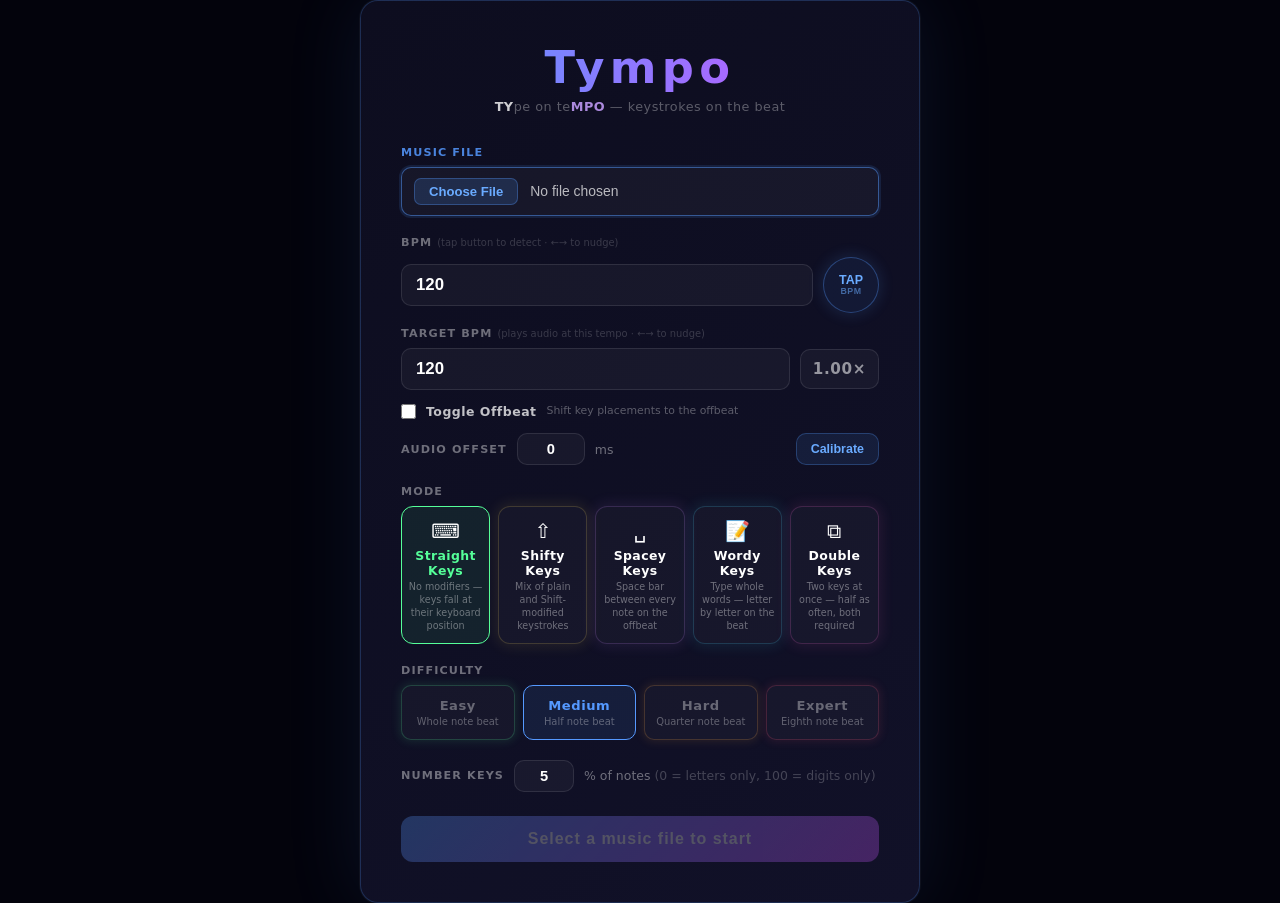
==== commit 24bdfe89: "AA: pre-mode-switch checkin" ====
--- a/tympo/tympo.html
+++ b/tympo/tympo.html
@@ -144,12 +144,12 @@
     /* Mode cards */
     .mode-grid {
       display: grid;
-      grid-template-columns: repeat(4, 1fr);
-      gap: 10px;
+      grid-template-columns: repeat(5, 1fr);
+      gap: 8px;
     }
 
     .mode-card {
-      padding: 14px 10px 12px;
+      padding: 12px 6px 10px;
       background: rgba(255,255,255,0.03);
       border: 1px solid rgba(255,255,255,0.09);
       border-radius: 12px;
@@ -159,9 +159,9 @@
       transition: all 0.15s;
     }
     .mode-card:hover { background: rgba(255,255,255,0.07); }
-    .mode-card .mc-icon { font-size: 1.4rem; margin-bottom: 6px; }
-    .mode-card .mc-name { font-size: 0.88rem; font-weight: 800; letter-spacing: 0.04em; margin-bottom: 3px; }
-    .mode-card .mc-desc { font-size: 0.68rem; color: rgba(255,255,255,0.38); line-height: 1.4; }
+    .mode-card .mc-icon { font-size: 1.25rem; margin-bottom: 5px; }
+    .mode-card .mc-name { font-size: 0.78rem; font-weight: 800; letter-spacing: 0.03em; margin-bottom: 3px; }
+    .mode-card .mc-desc { font-size: 0.6rem; color: rgba(255,255,255,0.38); line-height: 1.35; }
 
     .mode-card[data-mode="straight"].active { border-color: #55ff99; background: rgba(85,255,153,0.08); }
     .mode-card[data-mode="straight"].active .mc-name { color: #55ff99; }
@@ -173,10 +173,14 @@
     .mode-card[data-mode="wordy"].active  { border-color: #44ddff; background: rgba(68,221,255,0.08); }
     .mode-card[data-mode="wordy"].active  .mc-name { color: #44ddff; }
 
+    .mode-card[data-mode="double"].active { border-color: #ff66cc; background: rgba(255,102,204,0.08); }
+    .mode-card[data-mode="double"].active .mc-name { color: #ff66cc; }
+
     /* Ambient glow on unselected mode cards */
     .mode-card[data-mode="shifty"]:not(.active) { border-color: rgba(255,221,85,0.18); box-shadow: 0 0 14px 3px rgba(255,221,85,0.09); }
     .mode-card[data-mode="spacey"]:not(.active) { border-color: rgba(204,136,255,0.18); box-shadow: 0 0 14px 3px rgba(204,136,255,0.09); }
     .mode-card[data-mode="wordy"]:not(.active)  { border-color: rgba(68,221,255,0.18);  box-shadow: 0 0 14px 3px rgba(68,221,255,0.09);  }
+    .mode-card[data-mode="double"]:not(.active) { border-color: rgba(255,102,204,0.18); box-shadow: 0 0 14px 3px rgba(255,102,204,0.09); }
 
     /* Ambient glow on unselected difficulty buttons */
     .diff-btn[data-diff="easy"]:not(.active)   { border-color: rgba(85,255,153,0.2);  box-shadow: 0 0 10px 2px rgba(85,255,153,0.1);  }
@@ -499,6 +503,11 @@
         <div class="mc-icon">📝</div>
         <div class="mc-name">Wordy Keys</div>
         <div class="mc-desc">Type whole words — letter by letter on the beat</div>
+      </div>
+      <div class="mode-card" data-mode="double">
+        <div class="mc-icon">⧉</div>
+        <div class="mc-name">Double Keys</div>
+        <div class="mc-desc">Two keys at once — half as often, both required</div>
       </div>
     </div>
   </div>
@@ -623,12 +632,12 @@
   { chars: ['a','s','d','f','g','h','j','k','l'],     stagger: 0.75 },
   { chars: ['z','x','c','v','b','n','m'],              stagger: 1.25 },
 ];
-const KB_KEY_W  = 26;
-const KB_KEY_H  = 18;
+const KB_KEY_W  = 21;
+const KB_KEY_H  = 15;
 const KB_GAP_X  = 3;
 const KB_GAP_Y  = 3;
-const KB_STEP_X = KB_KEY_W + KB_GAP_X;   // 29
-const KB_STEP_Y = KB_KEY_H + KB_GAP_Y;   // 21
+const KB_STEP_X = KB_KEY_W + KB_GAP_X;   // 24
+const KB_STEP_Y = KB_KEY_H + KB_GAP_Y;   // 18
 // Left-pinned: sits in the left margin beside the highway
 const KB_LEFT   = 12;
 
@@ -934,6 +943,24 @@
       });
       t += wordStepMs;
     }
+  } else if (mode === 'double') {
+    // Two distinct keys per note, presented half as often
+    function pickDoubleChar() {
+      const r = Math.random() * 100;
+      if (r < numericPct) return '0123456789'[Math.floor(Math.random() * 10)];
+      return 'abcdefghijklmnopqrstuvwxyz'[Math.floor(Math.random() * 26)];
+    }
+    const doubleStepMs = stepMs * 2;
+    while (t < songEnd) {
+      const c1 = pickDoubleChar();
+      let c2 = pickDoubleChar(), guard = 0;
+      while (c2 === c1 && guard++ < 16) c2 = pickDoubleChar();
+      result.push({
+        id: id++, char: c1, char2: c2, lane: 0, hitTime: t,
+        state: 'active', needsShift: false, isDouble: true, got1: false, got2: false,
+      });
+      t += doubleStepMs;
+    }
   } else {
     while (t < songEnd) {
       const char       = pickChar();
@@ -1091,6 +1118,12 @@
     return;
   }
 
+  if (mode === 'double') {
+    if (e.shiftKey || e.ctrlKey || e.altKey) return;
+    processHitDouble(key);
+    return;
+  }
+
   if (mode === 'shifty') {
     if (e.ctrlKey || e.altKey) return;
     processHitFlat(key, e.shiftKey);
@@ -1223,6 +1256,40 @@
     current.hitGrade = grade;
     score += 50 * multiplier(); // word-completion bonus
     spawnFx(CW / 2, FL_HIT_Y - 50, current.word.toUpperCase() + '!', '#44ddff');
+  }
+}
+
+// Double Keys hit processing — both keys of a duo must be pressed within the window
+function processHitDouble(char) {
+  const nowMs = audioEl.currentTime * 1000 + audioOffset;
+  const { perfect:pw, good:gw, ok:ow } = hitWindows();
+
+  // Candidate double notes in the window that still need THIS key
+  const cands = notes.filter(n =>
+    n.state === 'active' && n.isDouble &&
+    Math.abs(nowMs - n.hitTime) <= ow &&
+    ((char === n.char && !n.got1) || (char === n.char2 && !n.got2))
+  );
+  if (!cands.length) return; // stray key — no penalty (matches other modes)
+
+  cands.sort((a, b) => Math.abs(nowMs - a.hitTime) - Math.abs(nowMs - b.hitTime));
+  const n = cands[0];
+
+  if (char === n.char && !n.got1)       n.got1 = true;
+  else if (char === n.char2 && !n.got2) n.got2 = true;
+
+  const DCOL = '#ff66cc';
+
+  if (n.got1 && n.got2) {
+    // Both keys down — finalize and grade on this completing press
+    scoreNote(n, nowMs, pw, gw);
+    spawnFx(CW / 2, FL_HIT_Y - 22, n.hitGrade, DCOL);
+    spawnParticles(CW / 2, FL_HIT_Y, DCOL, n.hitGrade === 'Perfect' ? 18 : 11);
+    laneFlash[0] = 1.0;
+  } else {
+    // First of the pair — light partial feedback, no score yet
+    spawnParticles(flatNoteX(char, FL_HIT_Y), FL_HIT_Y, DCOL, 5);
+    laneFlash[0] = 0.4;
   }
 }
 
@@ -1415,6 +1482,7 @@
   if (mode === 'shifty') return '#ffdd55';
   if (mode === 'spacey') return '#cc88ff';
   if (mode === 'wordy')  return '#44ddff';
+  if (mode === 'double') return '#ff66cc';
   return '#55ff99';
 }
 
@@ -1698,6 +1766,96 @@
       }
       ctx.restore();
     }
+    return;
+  }
+
+  // Double note: two keys at their own x, a connector, and a centered combo plate
+  if (note.isDouble) {
+    const depth = clamp((sy - FL_TOP) / FL_H, 0, 1);
+    const DCOL  = '#ff66cc';
+    let   x1 = flatNoteX(note.char,  sy);
+    let   x2 = flatNoteX(note.char2, sy);
+    const w  = 16 + 24 * depth;
+    const h  = 12 + 28 * depth;
+    const r  = 2 + 7 * depth;
+    const midX = (x1 + x2) / 2;
+
+    // Keep both bubbles fully visible: if they'd overlap, spread them
+    // symmetrically around their midpoint so a clear gap remains.
+    const minSep = w + 6 + 4 * depth;
+    if (Math.abs(x2 - x1) < minSep) {
+      const dir = (x2 >= x1) ? 1 : -1;
+      x1 = midX - dir * minSep / 2;
+      x2 = midX + dir * minSep / 2;
+    }
+
+    ctx.save();
+
+    // Connector between the two keys
+    ctx.strokeStyle = _hexToRgba(DCOL, 0.35 + 0.35 * depth);
+    ctx.lineWidth = 2 + 3 * depth;
+    ctx.shadowColor = DCOL;
+    ctx.shadowBlur = 4 + 8 * depth;
+    ctx.beginPath();
+    ctx.moveTo(x1, sy);
+    ctx.lineTo(x2, sy);
+    ctx.stroke();
+    ctx.shadowBlur = 0;
+
+    // Centered, larger, semi-transparent combo plate "K1+K2"
+    if (depth > 0.12) {
+      const label = note.char.toUpperCase() + '+' + note.char2.toUpperCase();
+      const cfs   = 8 + 18 * depth;
+      ctx.font = `bold ${cfs}px monospace`;
+      const pad   = 6 + 6 * depth;
+      const cw    = ctx.measureText(label).width + pad * 2;
+      const ch    = h * 1.5;
+      ctx.globalAlpha = 0.42;
+      const cgrad = ctx.createLinearGradient(0, sy - ch/2, 0, sy + ch/2);
+      cgrad.addColorStop(0, lighten(DCOL, 0.45));
+      cgrad.addColorStop(1, darken(DCOL, 0.45));
+      ctx.fillStyle = cgrad;
+      ctx.shadowColor = DCOL;
+      ctx.shadowBlur = 10 + 10 * depth;
+      rrect(ctx, midX - cw/2, sy - ch/2, cw, ch, r + 2);
+      ctx.fill();
+      ctx.shadowBlur = 0;
+      ctx.globalAlpha = 0.85;
+      ctx.fillStyle = '#fff';
+      ctx.textAlign = 'center';
+      ctx.textBaseline = 'middle';
+      ctx.fillText(label, midX, sy);
+      ctx.globalAlpha = 1;
+    }
+
+    // The two required key bubbles (drawn on top)
+    function drawDuoKey(kx, kch, pressed) {
+      const base = pressed ? '#55ff99' : DCOL;
+      ctx.globalAlpha = pressed ? 0.55 : 1;
+      const g = ctx.createLinearGradient(0, sy - h/2, 0, sy + h/2);
+      g.addColorStop(0, lighten(base, 0.45));
+      g.addColorStop(1, darken(base, 0.45));
+      ctx.fillStyle = g;
+      ctx.shadowColor = base;
+      ctx.shadowBlur = 6 + 10 * depth;
+      rrect(ctx, kx - w/2, sy - h/2, w, h, r);
+      ctx.fill();
+      ctx.shadowBlur = 0;
+      ctx.fillStyle = 'rgba(255,255,255,0.5)';
+      rrect(ctx, kx - w/2 + 2, sy - h/2 + 2, w - 4, 1.5 + 1.5 * depth, 1);
+      ctx.fill();
+      const fs = 7 + 16 * depth;
+      ctx.font = `bold ${fs}px monospace`;
+      ctx.textAlign = 'center';
+      ctx.textBaseline = 'middle';
+      ctx.fillStyle = '#0a0a18';
+      ctx.fillText(kch.toUpperCase(), kx, sy);
+      ctx.globalAlpha = 1;
+    }
+    drawDuoKey(x1, note.char,  note.got1);
+    drawDuoKey(x2, note.char2, note.got2);
+
+    ctx.restore();
     return;
   }
 
@@ -2009,11 +2167,16 @@
 
   const first = upcoming[0];
   const isSpace = first.char === ' ';
-  const noteColor = (n) => n.char === ' ' ? '#cc88ff' : (n.needsShift ? '#ffaa44' : '#55ff99');
+  const noteColor = (n) => n.isDouble ? '#ff66cc'
+    : n.char === ' ' ? '#cc88ff'
+    : (n.needsShift ? '#ffaa44' : '#55ff99');
+  const noteLabel = (n) => n.isDouble ? (n.char.toUpperCase() + '+' + n.char2.toUpperCase())
+    : n.char === ' ' ? '␣'
+    : n.char.toUpperCase();
   const color = noteColor(first);
 
-  const wideBox = !!first.needsShift;
-  const boxW = wideBox ? 130 : 90;
+  const wideBox = !!first.needsShift || !!first.isDouble;
+  const boxW = wideBox ? 150 : 90;
   const boxH = 90;
   const queueW = 4 * 46 - 6;
   const totalW = boxW + 14 + queueW;
@@ -2032,12 +2195,11 @@
   ctx.stroke();
   ctx.shadowBlur = 0;
 
-  ctx.font = 'bold 54px monospace';
+  ctx.font = `bold ${first.isDouble ? 40 : 54}px monospace`;
   ctx.textAlign = 'center';
   ctx.textBaseline = 'middle';
   ctx.fillStyle = color;
-  const txt = isSpace ? '␣' : first.char.toUpperCase();
-  ctx.fillText(txt, cx, cy - (first.needsShift ? 10 : 0));
+  ctx.fillText(noteLabel(first), cx, cy - (first.needsShift ? 10 : 0));
   if (first.needsShift) {
     ctx.font = 'bold 11px monospace';
     ctx.fillStyle = '#ffaa44';
@@ -2055,9 +2217,9 @@
     rrect(ctx, qx, cy - h/2, w, h, 5);
     ctx.fill();
     ctx.stroke();
-    ctx.font = 'bold 22px monospace';
+    ctx.font = `bold ${n.isDouble ? 13 : 22}px monospace`;
     ctx.fillStyle = c;
-    ctx.fillText(n.char === ' ' ? '␣' : n.char.toUpperCase(), qx + w/2, cy);
+    ctx.fillText(noteLabel(n), qx + w/2, cy);
     qx += w + 6;
   }
   ctx.restore();
@@ -2120,7 +2282,9 @@
     let best = null;
     for (const n of notes) {
       if (n.state !== 'active') continue;
-      if ((n.char || '').toLowerCase() !== ch) continue;
+      const matches = (n.char || '').toLowerCase() === ch ||
+                      (n.isDouble && (n.char2 || '').toLowerCase() === ch);
+      if (!matches) continue;
       if (n.hitTime < nowMs - 50) continue;
       if (n.hitTime > nowMs + TRAVEL_MS * 1.5) break;
       if (!best || n.hitTime < best.hitTime) best = n;
@@ -2154,7 +2318,8 @@
       if (kf != null && performance.now() - kf < 180) {
         flash = 1 - (performance.now() - kf) / 180;
       }
-      const baseColor = upcoming && upcoming.needsShift ? '#ffaa44' : '#5599ff';
+      const baseColor = upcoming && upcoming.isDouble ? '#ff66cc'
+        : upcoming && upcoming.needsShift ? '#ffaa44' : '#5599ff';
       const fillColor = flash > 0
         ? '#55ff99'
         : (glow > 0.05 ? lighten('#1c1c30', glow * 0.4) : '#1c1c30');
@@ -2172,7 +2337,7 @@
       ctx.stroke();
 
       ctx.fillStyle = (glow > 0.3 || flash > 0) ? '#fff' : '#8898aa';
-      ctx.font = 'bold 11px monospace';
+      ctx.font = 'bold 10px monospace';
       ctx.fillText(ch.toUpperCase(), kx + KB_KEY_W/2, ky + KB_KEY_H/2);
     });
   });
@@ -2211,7 +2376,7 @@
     ctx.stroke();
 
     ctx.fillStyle = (glow > 0.3 || flash > 0) ? '#fff' : '#8898aa';
-    ctx.font = 'bold 10px monospace';
+    ctx.font = 'bold 9px monospace';
     ctx.fillText('SPACE', spaceX + spaceW/2, spaceY + KB_KEY_H/2);
   }
 
@@ -2415,7 +2580,9 @@
   ctx.fillStyle = DIFFICULTY_DEFS[difficulty].color;
   ctx.fillText(DIFFICULTY_DEFS[difficulty].label.toUpperCase(), CW - 20, 18);
   ctx.fillStyle = _modeColor();
-  const modeLabel = (mode === 'wordy') ? 'WORDY KEYS' : (mode.toUpperCase() + ' KEYS');
+  const modeLabel = (mode === 'wordy') ? 'WORDY KEYS'
+    : (mode === 'double') ? 'DOUBLE KEYS'
+    : (mode.toUpperCase() + ' KEYS');
   ctx.fillText(modeLabel, CW - 20, 36);
 
   if (bpm > 0 && Math.abs((targetBpm / bpm) - 1) > 0.005) {
@@ -2542,7 +2709,7 @@
   const perfectPct=tot>0?(perfects/tot)*100:0;
   const grade=acc>=95?'S':acc>=85?'A':acc>=70?'B':acc>=60?'C':acc>=50?'D':'F';
   const gc={S:'#ffdd55',A:'#55ff99',B:'#5599ff',C:'#ffaa44',D:'#cc55ff',F:'#ff5577'};
-  const modeName=mode==='straight'?'Straight Keys':mode==='shifty'?'Shifty Keys':mode==='spacey'?'Spacey Keys':mode==='wordy'?'Wordy Keys':'Tympo';
+  const modeName=mode==='straight'?'Straight Keys':mode==='shifty'?'Shifty Keys':mode==='spacey'?'Spacey Keys':mode==='wordy'?'Wordy Keys':mode==='double'?'Double Keys':'Tympo';
 
   // High score (keyed by songTitle + mode + difficulty)
   const hsKey=`hs:${songTitle||''}:${mode}:${difficulty}`;
@@ -2627,7 +2794,7 @@
 
 // ── Keyboard navigation helpers ──────────────────────────────
 
-const MENU_MODES = ['straight', 'shifty', 'spacey', 'wordy'];
+const MENU_MODES = ['straight', 'shifty', 'spacey', 'wordy', 'double'];
 
 function applyMenuMode(idx) {
   menuModeIdx = idx;
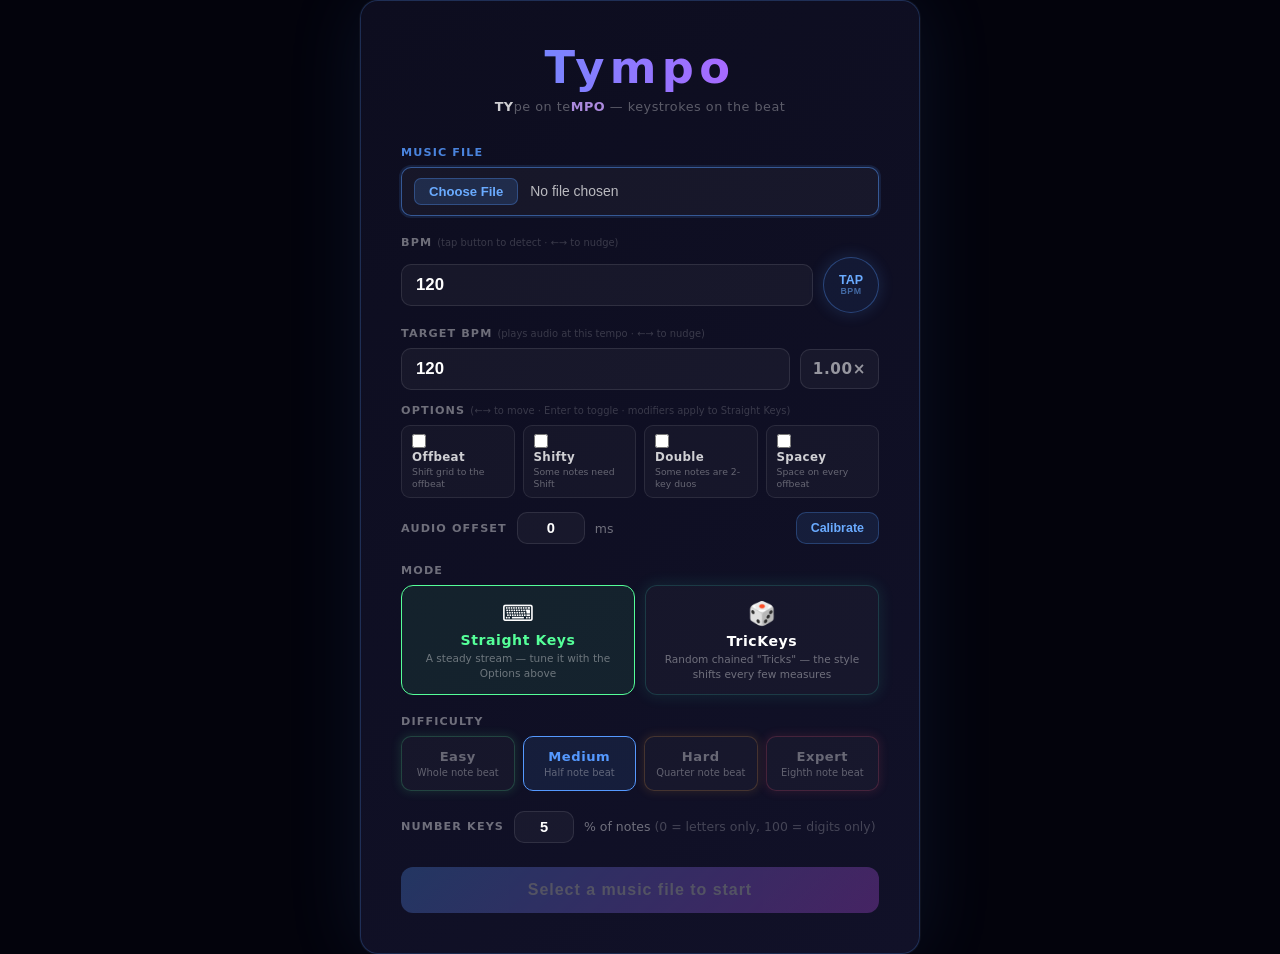
==== commit 9a183d16: "AA: re-centered game around Straight Keys with modifiers and TricKeys" ====
--- a/tympo/tympo.html
+++ b/tympo/tympo.html
@@ -144,12 +144,12 @@
     /* Mode cards */
     .mode-grid {
       display: grid;
-      grid-template-columns: repeat(5, 1fr);
-      gap: 8px;
+      grid-template-columns: repeat(2, 1fr);
+      gap: 10px;
     }
 
     .mode-card {
-      padding: 12px 6px 10px;
+      padding: 14px 12px 12px;
       background: rgba(255,255,255,0.03);
       border: 1px solid rgba(255,255,255,0.09);
       border-radius: 12px;
@@ -159,28 +159,36 @@
       transition: all 0.15s;
     }
     .mode-card:hover { background: rgba(255,255,255,0.07); }
-    .mode-card .mc-icon { font-size: 1.25rem; margin-bottom: 5px; }
-    .mode-card .mc-name { font-size: 0.78rem; font-weight: 800; letter-spacing: 0.03em; margin-bottom: 3px; }
-    .mode-card .mc-desc { font-size: 0.6rem; color: rgba(255,255,255,0.38); line-height: 1.35; }
+    .mode-card .mc-icon { font-size: 1.4rem; margin-bottom: 6px; }
+    .mode-card .mc-name { font-size: 0.88rem; font-weight: 800; letter-spacing: 0.04em; margin-bottom: 3px; }
+    .mode-card .mc-desc { font-size: 0.66rem; color: rgba(255,255,255,0.38); line-height: 1.4; }
 
     .mode-card[data-mode="straight"].active { border-color: #55ff99; background: rgba(85,255,153,0.08); }
     .mode-card[data-mode="straight"].active .mc-name { color: #55ff99; }
-    .mode-card[data-mode="shifty"].active  { border-color: #ffdd55; background: rgba(255,221,85,0.08); }
-    .mode-card[data-mode="shifty"].active  .mc-name { color: #ffdd55; }
-    .mode-card[data-mode="spacey"].active  { border-color: #cc88ff; background: rgba(204,136,255,0.08); }
-    .mode-card[data-mode="spacey"].active  .mc-name { color: #cc88ff; }
-
-    .mode-card[data-mode="wordy"].active  { border-color: #44ddff; background: rgba(68,221,255,0.08); }
-    .mode-card[data-mode="wordy"].active  .mc-name { color: #44ddff; }
-
-    .mode-card[data-mode="double"].active { border-color: #ff66cc; background: rgba(255,102,204,0.08); }
-    .mode-card[data-mode="double"].active .mc-name { color: #ff66cc; }
-
-    /* Ambient glow on unselected mode cards */
-    .mode-card[data-mode="shifty"]:not(.active) { border-color: rgba(255,221,85,0.18); box-shadow: 0 0 14px 3px rgba(255,221,85,0.09); }
-    .mode-card[data-mode="spacey"]:not(.active) { border-color: rgba(204,136,255,0.18); box-shadow: 0 0 14px 3px rgba(204,136,255,0.09); }
-    .mode-card[data-mode="wordy"]:not(.active)  { border-color: rgba(68,221,255,0.18);  box-shadow: 0 0 14px 3px rgba(68,221,255,0.09);  }
-    .mode-card[data-mode="double"]:not(.active) { border-color: rgba(255,102,204,0.18); box-shadow: 0 0 14px 3px rgba(255,102,204,0.09); }
+    .mode-card[data-mode="trickeys"].active { border-color: #33ddbb; background: rgba(51,221,187,0.08); }
+    .mode-card[data-mode="trickeys"].active .mc-name { color: #33ddbb; }
+
+    /* Ambient glow on the unselected TricKeys card */
+    .mode-card[data-mode="trickeys"]:not(.active) { border-color: rgba(51,221,187,0.18); box-shadow: 0 0 14px 3px rgba(51,221,187,0.09); }
+
+    /* Straight Keys option chips */
+    .opt-chip {
+      flex: 1; min-width: 96px;
+      display: flex; flex-direction: column; align-items: flex-start; gap: 2px;
+      padding: 8px 10px;
+      background: rgba(255,255,255,0.03);
+      border: 1px solid rgba(255,255,255,0.09);
+      border-radius: 9px;
+      cursor: pointer; user-select: none;
+      transition: all 0.12s;
+    }
+    .opt-chip:hover { background: rgba(255,255,255,0.06); }
+    .opt-chip input { width: 14px; height: 14px; accent-color: #55ff99; cursor: pointer; }
+    .opt-chip .oc-name { font-size: 0.74rem; font-weight: 700; color: rgba(255,255,255,0.8); letter-spacing: 0.03em; }
+    .opt-chip .oc-desc { font-size: 0.58rem; color: rgba(255,255,255,0.34); line-height: 1.25; }
+    .opt-chip:has(input:checked) { border-color: rgba(85,255,153,0.55); background: rgba(85,255,153,0.07); }
+    .opt-chip:has(input:checked) .oc-name { color: #55ff99; }
+    .opt-chip.kb-subfocus { box-shadow: 0 0 0 2px rgba(255,255,255,0.7); }
 
     /* Ambient glow on unselected difficulty buttons */
     .diff-btn[data-diff="easy"]:not(.active)   { border-color: rgba(85,255,153,0.2);  box-shadow: 0 0 10px 2px rgba(85,255,153,0.1);  }
@@ -464,11 +472,13 @@
   </div>
 
   <div class="form-group" id="fgOffbeat" style="margin-top:-6px">
-    <label style="display:flex;align-items:center;gap:10px;cursor:pointer;user-select:none">
-      <input type="checkbox" id="offbeatToggle" style="width:15px;height:15px;accent-color:#5599ff;cursor:pointer">
-      <span style="color:rgba(255,255,255,0.75);font-size:0.78rem;font-weight:600;letter-spacing:0.04em">Toggle Offbeat</span>
-      <span style="color:rgba(255,255,255,0.32);font-size:0.68rem;font-weight:400;line-height:1.3">Shift key placements to the offbeat</span>
-    </label>
+    <label class="form-label">Options <span style="color:rgba(255,255,255,0.18);font-size:0.62rem;text-transform:none;letter-spacing:0;font-weight:400">(←→ to move · Enter to toggle · modifiers apply to Straight Keys)</span></label>
+    <div style="display:flex;gap:8px;flex-wrap:wrap">
+      <label class="opt-chip" data-opt="0"><input type="checkbox" id="offbeatToggle"><span class="oc-name">Offbeat</span><span class="oc-desc">Shift grid to the offbeat</span></label>
+      <label class="opt-chip" data-opt="1"><input type="checkbox" id="optShiftyToggle"><span class="oc-name">Shifty</span><span class="oc-desc">Some notes need Shift</span></label>
+      <label class="opt-chip" data-opt="2"><input type="checkbox" id="optDoubleToggle"><span class="oc-name">Double</span><span class="oc-desc">Some notes are 2-key duos</span></label>
+      <label class="opt-chip" data-opt="3"><input type="checkbox" id="optSpaceyToggle"><span class="oc-name">Spacey</span><span class="oc-desc">Space on every offbeat</span></label>
+    </div>
   </div>
 
   <div class="form-group" id="fgOffset" style="margin-top:-6px">
@@ -487,27 +497,12 @@
       <div class="mode-card active" data-mode="straight">
         <div class="mc-icon">⌨️</div>
         <div class="mc-name">Straight Keys</div>
-        <div class="mc-desc">No modifiers — keys fall at their keyboard position</div>
+        <div class="mc-desc">A steady stream — tune it with the Options above</div>
       </div>
-      <div class="mode-card" data-mode="shifty">
-        <div class="mc-icon">⇧</div>
-        <div class="mc-name">Shifty Keys</div>
-        <div class="mc-desc">Mix of plain and Shift-modified keystrokes</div>
-      </div>
-      <div class="mode-card" data-mode="spacey">
-        <div class="mc-icon">␣</div>
-        <div class="mc-name">Spacey Keys</div>
-        <div class="mc-desc">Space bar between every note on the offbeat</div>
-      </div>
-      <div class="mode-card" data-mode="wordy">
-        <div class="mc-icon">📝</div>
-        <div class="mc-name">Wordy Keys</div>
-        <div class="mc-desc">Type whole words — letter by letter on the beat</div>
-      </div>
-      <div class="mode-card" data-mode="double">
-        <div class="mc-icon">⧉</div>
-        <div class="mc-name">Double Keys</div>
-        <div class="mc-desc">Two keys at once — half as often, both required</div>
+      <div class="mode-card" data-mode="trickeys">
+        <div class="mc-icon">🎲</div>
+        <div class="mc-name">TricKeys</div>
+        <div class="mc-desc">Random chained "Tricks" — the style shifts every few measures</div>
       </div>
     </div>
   </div>
@@ -787,13 +782,14 @@
 
 // ── Difficulty definitions ─────────────────────────────────
 // Each difficulty drives chain-based note generation.
-// shiftPct: fraction of Shifty-mode notes that require Shift (0–1)
+// shiftPct:  fraction of notes that require Shift when the Shifty option is on
+// doublePct: fraction of notes that become a 2-key duo when the Double option is on
 // hitM is uniform across all difficulties.
 const DIFFICULTY_DEFS = {
-  easy:   { label: 'Easy',   color: '#55ff99', hitM: 1.0, shiftPct: 0.25 },
-  medium: { label: 'Medium', color: '#5599ff', hitM: 1.0, shiftPct: 0.35 },
-  hard:   { label: 'Hard',   color: '#ffaa44', hitM: 1.0, shiftPct: 0.40 },
-  expert: { label: 'Expert', color: '#ff5577', hitM: 1.0, shiftPct: 0.45 },
+  easy:   { label: 'Easy',   color: '#55ff99', hitM: 1.0, shiftPct: 0.25, doublePct: 0.12 },
+  medium: { label: 'Medium', color: '#5599ff', hitM: 1.0, shiftPct: 0.35, doublePct: 0.20 },
+  hard:   { label: 'Hard',   color: '#ffaa44', hitM: 1.0, shiftPct: 0.40, doublePct: 0.30 },
+  expert: { label: 'Expert', color: '#ff5577', hitM: 1.0, shiftPct: 0.45, doublePct: 0.40 },
 };
 const DIFF_KEYS = ['easy','medium','hard','expert'];
 
@@ -809,7 +805,13 @@
 // ═══════════════════════════════════════════════════════════
 
 let gameState = 'SETUP';
-let mode       = 'straight'; // 'straight' | 'shifty' | 'spacey'
+let mode       = 'straight'; // 'straight' | 'trickeys'
+// Straight Keys modifier options (combinable). Ignored by TricKeys, which
+// chains its own per-Trick styles.
+let optShifty  = false; // some notes require Shift
+let optDouble  = false; // some notes are 2-key duos
+let optSpacey  = false; // a Space note sits on every offbeat
+let trickTimeline = []; // TricKeys only: [{ start, end, style }] for the trick-name panel
 let streamAnchorMs = 0; // hitTime of the first stream note, used by beat indicator
 let difficulty = 'medium';   // 'easy' | 'medium' | 'hard' | 'expert'
 let notes        = [];
@@ -831,6 +833,7 @@
 // Sections: 0=music 1=bpm 2=targetBpm 3=offbeat 4=offset 5=mode 6=difficulty 7=numpct 8=start
 let menuSection    = 0;
 let menuModeIdx    = 0;
+let optCursor      = 0;  // sub-cursor within the Options section (0..3)
 let pauseFocusIdx  = 0;
 let resultsFocusIdx= 0;
 let numericPct     = 5;  // % of notes that are digits (0–100)
@@ -907,69 +910,126 @@
   }
 }
 
+// A "style" is the set of modifiers active for a stretch of the song.
+//   shiftProb  — chance a (non-duo) note needs Shift
+//   doubleProb — chance a note is a 2-key duo
+//   spacey     — emit a Space note on every offbeat
+//   wordy      — emit word notes instead of single keys
+// Straight Keys = one composite style (from the menu toggles) for the whole
+// song. TricKeys = a chain of pure-style "Tricks" of 2–4 measures each.
+const TRICK_STYLES = ['straight', 'shifty', 'double', 'spacey', 'wordy'];
+const TRICK_WEIGHTS = { straight: 0.30, shifty: 0.25, double: 0.20, spacey: 0.15, wordy: 0.10 };
+
+// Display name, blurb, and accent color for each Trick style.
+const TRICK_INFO = {
+  straight: { name: 'Clean Run',      desc: 'Single keys, nothing fancy', color: '#55ff99' },
+  shifty:   { name: 'Shift Happens',  desc: 'Some keys need Shift',        color: '#ffaa44' },
+  double:   { name: 'Double Trouble', desc: 'Two keys at once',            color: '#ff66cc' },
+  spacey:   { name: 'Space Oddity',   desc: 'Space on every offbeat',      color: '#cc88ff' },
+  wordy:    { name: 'Word Up',        desc: 'Type the whole word',         color: '#44ddff' },
+};
+
+function styleParams(name) {
+  const sp = DIFFICULTY_DEFS[difficulty].shiftPct;
+  switch (name) {
+    case 'shifty': return { shiftProb: sp, doubleProb: 0, spacey: false, wordy: false };
+    case 'double': return { shiftProb: 0,  doubleProb: 1, spacey: false, wordy: false };
+    case 'spacey': return { shiftProb: 0,  doubleProb: 0, spacey: true,  wordy: false };
+    case 'wordy':  return { shiftProb: 0,  doubleProb: 0, spacey: false, wordy: true  };
+    default:       return { shiftProb: 0,  doubleProb: 0, spacey: false, wordy: false };
+  }
+}
+
+function pickTrickStyle() {
+  let r = Math.random();
+  for (const s of TRICK_STYLES) { r -= TRICK_WEIGHTS[s]; if (r <= 0) return s; }
+  return 'straight';
+}
+
 function generateNotes() {
   const beatMs        = 60000 / bpm;
   const stepMs        = getStreamStepMs();
+  const measureMs     = beatMs * 4;          // 1 measure = 4 beats
   const rawLeadIn     = Math.max(2200, TRAVEL_MS * 1.05);
   const snappedLeadIn = Math.ceil(rawLeadIn / beatMs) * beatMs;
   const offbeatShift  = offbeat ? beatMs / 2 : 0;
   const songEnd       = songDuration - 2000;
+  const shiftPct      = DIFFICULTY_DEFS[difficulty].shiftPct;
+  const doublePct     = DIFFICULTY_DEFS[difficulty].doublePct;
   const result        = [];
   let id = 0;
 
-  function pickChar() {
-    const r = Math.random() * 100;
-    if (r < numericPct) return '0123456789'[Math.floor(Math.random() * 10)];
-    // Space bar appears ~8% of the time in straight/shifty (not spacey/wordy which own space)
-    if ((mode === 'straight' || mode === 'shifty') && r < numericPct + 8) return ' ';
+  function pickKey() {
+    if (Math.random() * 100 < numericPct) return '0123456789'[Math.floor(Math.random() * 10)];
     return 'abcdefghijklmnopqrstuvwxyz'[Math.floor(Math.random() * 26)];
   }
 
+  // Fresh word queue (used by any wordy stretch)
+  wordyQueue = [...WORDY_DICT[difficulty]].sort(() => Math.random() - 0.5);
+  wordyQueueIdx = 0;
+
   streamAnchorMs = snappedLeadIn + offbeatShift;
+
+  // Build the segment list
+  const segments = [];
+  trickTimeline = [];
+  if (mode === 'trickeys') {
+    let s = streamAnchorMs;
+    while (s < songEnd) {
+      const measures = 2 + Math.floor(Math.random() * 3);  // 2–4 measures
+      const end = Math.min(songEnd, s + measures * measureMs);
+      const st = pickTrickStyle();
+      segments.push({ end, ...styleParams(st) });
+      trickTimeline.push({ start: s, end, style: st });
+      s = end;
+    }
+  } else {
+    // Straight Keys — one composite segment from the menu toggles
+    segments.push({
+      end: songEnd,
+      shiftProb:  optShifty ? shiftPct  : 0,
+      doubleProb: optDouble ? doublePct : 0,
+      spacey:     optSpacey,
+      wordy:      false,
+    });
+  }
+
+  // Emit notes. `t` carries across segments so the grid stays continuous
+  // (stepMs always divides measureMs, so segments stay measure-aligned).
   let t = streamAnchorMs;
-
-  if (mode === 'wordy') {
-    // Reset word queue at game start
-    wordyQueue = [...WORDY_DICT[difficulty]].sort(() => Math.random() - 0.5);
-    wordyQueueIdx = 0;
-
-    const wordStepMs = stepMs * 2; // half as often — gives time to type each word
-    while (t < songEnd) {
-      const word = wordyNextWord();
-      result.push({
-        id: id++, word, letterIdx: 0,
-        char: word[0],          // char = first letter (used for keyboard glow)
-        lane: 0, hitTime: t, state: 'active', needsShift: false,
-      });
-      t += wordStepMs;
-    }
-  } else if (mode === 'double') {
-    // Two distinct keys per note, presented half as often
-    function pickDoubleChar() {
-      const r = Math.random() * 100;
-      if (r < numericPct) return '0123456789'[Math.floor(Math.random() * 10)];
-      return 'abcdefghijklmnopqrstuvwxyz'[Math.floor(Math.random() * 26)];
-    }
-    const doubleStepMs = stepMs * 2;
-    while (t < songEnd) {
-      const c1 = pickDoubleChar();
-      let c2 = pickDoubleChar(), guard = 0;
-      while (c2 === c1 && guard++ < 16) c2 = pickDoubleChar();
-      result.push({
-        id: id++, char: c1, char2: c2, lane: 0, hitTime: t,
-        state: 'active', needsShift: false, isDouble: true, got1: false, got2: false,
-      });
-      t += doubleStepMs;
-    }
-  } else {
-    while (t < songEnd) {
-      const char       = pickChar();
-      const needsShift = mode === 'shifty' && Math.random() < DIFFICULTY_DEFS[difficulty].shiftPct;
-      result.push({ id: id++, char, lane: 0, hitTime: t, state: 'active', needsShift });
-
-      if (mode === 'spacey') {
+  for (const seg of segments) {
+    if (seg.wordy) {
+      const wordStepMs = stepMs * 2; // gives time to type each word
+      while (t < seg.end && t < songEnd) {
+        const word = wordyNextWord();
+        result.push({
+          id: id++, word, letterIdx: 0, char: word[0],
+          lane: 0, hitTime: t, state: 'active', needsShift: false,
+        });
+        t += wordStepMs;
+      }
+      continue;
+    }
+    while (t < seg.end && t < songEnd) {
+      let isDouble = false, needsShift = false;
+      if (seg.doubleProb > 0 && Math.random() < seg.doubleProb) isDouble = true;
+      else if (seg.shiftProb > 0 && Math.random() < seg.shiftProb) needsShift = true;
+
+      if (isDouble) {
+        const c1 = pickKey();
+        let c2 = pickKey(), guard = 0;
+        while (c2 === c1 && guard++ < 16) c2 = pickKey();
+        result.push({
+          id: id++, char: c1, char2: c2, lane: 0, hitTime: t,
+          state: 'active', needsShift: false, isDouble: true, got1: false, got2: false,
+        });
+      } else {
+        result.push({ id: id++, char: pickKey(), lane: 0, hitTime: t, state: 'active', needsShift });
+      }
+
+      if (seg.spacey) {
         const spaceTime = t + stepMs / 2;
-        if (spaceTime < songEnd)
+        if (spaceTime < seg.end && spaceTime < songEnd)
           result.push({ id: id++, char: ' ', lane: 0, hitTime: spaceTime, state: 'active', needsShift: false });
       }
 
@@ -1012,6 +1072,7 @@
         e.preventDefault();
         if (menuSection === 1) { setBpm(bpm - 1); }
         if (menuSection === 2) { setTargetBpm(targetBpm - 1); }
+        if (menuSection === 3) { optCursor = (optCursor + 3) % 4; updateMenuFocus(); }
         if (menuSection === 4) { audioOffset = Math.max(-150, audioOffset - 5); document.getElementById('audioOffsetInput').value = audioOffset; }
         if (menuSection === 5) applyMenuMode((menuModeIdx + MENU_MODES.length - 1) % MENU_MODES.length);
         if (menuSection === 6) applyDifficulty(DIFF_KEYS[(DIFF_KEYS.indexOf(difficulty) + 3) % 4]);
@@ -1022,6 +1083,7 @@
         e.preventDefault();
         if (menuSection === 1) { setBpm(bpm + 1); }
         if (menuSection === 2) { setTargetBpm(targetBpm + 1); }
+        if (menuSection === 3) { optCursor = (optCursor + 1) % 4; updateMenuFocus(); }
         if (menuSection === 4) { audioOffset = Math.min(150, audioOffset + 5); document.getElementById('audioOffsetInput').value = audioOffset; }
         if (menuSection === 5) applyMenuMode((menuModeIdx + 1) % MENU_MODES.length);
         if (menuSection === 6) applyDifficulty(DIFF_KEYS[(DIFF_KEYS.indexOf(difficulty) + 1) % 4]);
@@ -1033,7 +1095,10 @@
         if (menuSection === 0) document.getElementById('musicFile').click();
         if (menuSection === 1) { document.getElementById('bpmInput').focus(); document.getElementById('bpmInput').select(); }
         if (menuSection === 2) { document.getElementById('targetBpmInput').focus(); document.getElementById('targetBpmInput').select(); }
-        if (menuSection === 3) document.getElementById('offbeatToggle').click();
+        if (menuSection === 3) {
+          const ids = ['offbeatToggle','optShiftyToggle','optDoubleToggle','optSpaceyToggle'];
+          document.getElementById(ids[optCursor]).click();
+        }
         if (menuSection === 4) calOpen();
         if (menuSection === 7) { document.getElementById('numPctInput').focus(); document.getElementById('numPctInput').select(); }
         if (menuSection === 8) {
@@ -1086,52 +1151,49 @@
     return;
   }
 
-  // Shift+number fires a symbol key (!, @, #…). Map back to the base digit for Shifty mode.
+  // Shift+number fires a symbol key (!, @, #…). Map it back to the base digit
+  // (shift notes can appear in any game now, so always remap when Shift is held).
   const SHIFT_SYMBOLS = {'!':'1','@':'2','#':'3','$':'4','%':'5','^':'6','&':'7','*':'8','(':'9',')':'0'};
-  const rawKey = e.key.toLowerCase();
-  const key = (mode === 'shifty' && e.shiftKey && SHIFT_SYMBOLS[e.key])
+  const key = (e.shiftKey && SHIFT_SYMBOLS[e.key])
     ? SHIFT_SYMBOLS[e.key]
-    : rawKey;
-
-  // Space bar — spacey mode (offbeat mechanic) or straight/shifty (regular note, no shift)
+    : e.key.toLowerCase();
+
+  // Space bar — only valid for Space notes (Spacey option / spacey Trick)
   if (e.key === ' ') {
-    if (mode === 'spacey') {
+    if (!e.shiftKey && !e.ctrlKey && !e.altKey) {
       e.preventDefault();
       keyPressMap[' '] = performance.now();
       processHitFlat(' ', false);
-    } else if ((mode === 'straight' || mode === 'shifty') && !e.shiftKey && !e.ctrlKey && !e.altKey) {
-      e.preventDefault();
-      keyPressMap[' '] = performance.now();
-      processHitFlat(' ', false);
     }
     return; // space never falls through to letter/number handling
   }
 
   if (!/^[a-z0-9]$/.test(key)) return;
+  if (e.ctrlKey || e.altKey) return;   // Shift is allowed (Shifty notes)
   e.preventDefault();
 
   keyPressMap[key] = performance.now();
 
-  if (mode === 'wordy') {
-    if (e.shiftKey || e.ctrlKey || e.altKey) return;
-    processHitWordy(key);
-    return;
-  }
-
-  if (mode === 'double') {
-    if (e.shiftKey || e.ctrlKey || e.altKey) return;
-    processHitDouble(key);
-    return;
-  }
-
-  if (mode === 'shifty') {
-    if (e.ctrlKey || e.altKey) return;
-    processHitFlat(key, e.shiftKey);
-  }
-  else { // straight / spacey
-    if (e.shiftKey || e.ctrlKey || e.altKey) return;
-    processHitFlat(key, false);
-  }
+  // Route by what's actually on the highway right now, not by a global mode.
+  const now = audioEl.currentTime * 1000 + audioOffset;
+  const ow  = hitWindows().ok;
+
+  // 1. A word currently arrived & still being typed → letters feed the word
+  const wordHere = notes.some(n =>
+    n.state === 'active' && n.word &&
+    n.letterIdx < n.word.length &&
+    now >= n.hitTime - ow);
+  if (wordHere) { processHitWordy(key); return; }
+
+  // 2. This key completes/advances a pending duo in the window
+  const duoHere = notes.some(n =>
+    n.state === 'active' && n.isDouble &&
+    Math.abs(now - n.hitTime) <= ow &&
+    ((key === n.char && !n.got1) || (key === n.char2 && !n.got2)));
+  if (duoHere) { processHitDouble(key); return; }
+
+  // 3. Plain / Shift / Space note
+  processHitFlat(key, e.shiftKey);
 });
 
 document.addEventListener('keyup', e => {
@@ -1173,6 +1235,7 @@
   } else {
     cands = notes.filter(n =>
       n.state === 'active' &&
+      !n.isDouble && !n.word &&        // duos/words have their own handlers
       n.char === char &&
       n.needsShift === shiftHeld &&
       Math.abs(nowMs - n.hitTime) <= ow
@@ -1448,6 +1511,7 @@
     drawWaveform();
     drawFlatBackground();
     drawKeyboard(0);
+    drawTrickPanel(0);
     drawMultBar();
     drawPowerupOverlay(0);
     drawHUD(0);
@@ -1461,6 +1525,7 @@
   drawFlatNotes(nowMs);
   drawBeatIndicator(nowMs);
   drawKeyboard(nowMs);
+  drawTrickPanel(nowMs);
   drawNextNote();
   drawMultBar();
   drawPowerupOverlay(nowMs);
@@ -1479,16 +1544,81 @@
 }
 
 function _modeColor() {
-  if (mode === 'shifty') return '#ffdd55';
-  if (mode === 'spacey') return '#cc88ff';
-  if (mode === 'wordy')  return '#44ddff';
-  if (mode === 'double') return '#ff66cc';
+  if (mode === 'trickeys') return '#33ddbb';
   return '#55ff99';
 }
 
 function _hexToRgba(hex, a) {
   const [r,g,b] = hexToRgb(hex);
   return `rgba(${r},${g},${b},${a})`;
+}
+
+// The Trick currently being played (or the first upcoming one before the song
+// starts). Returns null outside TricKeys.
+function currentTrick(nowMs) {
+  if (mode !== 'trickeys' || !trickTimeline.length) return null;
+  for (const seg of trickTimeline) if (nowMs < seg.end) return seg;
+  return trickTimeline[trickTimeline.length - 1];
+}
+
+// Name + blurb of the active Trick, on the left, just above the keyboard viz.
+let _trickPanelStyle = null, _trickPanelChangedAt = 0;
+function drawTrickPanel(nowMs) {
+  const seg = currentTrick(nowMs);
+  if (!seg) return;
+  const info = TRICK_INFO[seg.style] || TRICK_INFO.straight;
+
+  if (seg.style !== _trickPanelStyle) {
+    _trickPanelStyle = seg.style;
+    _trickPanelChangedAt = performance.now();
+  }
+  const since = performance.now() - _trickPanelChangedAt;
+  const pop   = clamp(1 - since / 550, 0, 1); // brief emphasis on change
+
+  const kbBottom = Math.round(FL_TOP + (FL_HIT_Y - FL_TOP) * 0.62);
+  const kbTop    = kbBottom - 4 * KB_STEP_Y;
+  const x = 12, w = 240, h = 56;
+  const y = kbTop - 12 - h;
+
+  ctx.save();
+  // Panel
+  ctx.fillStyle = 'rgba(15,20,35,0.7)';
+  ctx.strokeStyle = _hexToRgba(info.color, 0.45 + 0.4 * pop);
+  ctx.lineWidth = 1.5;
+  ctx.shadowColor = info.color;
+  ctx.shadowBlur = 8 + 16 * pop;
+  rrect(ctx, x, y, w, h, 8);
+  ctx.fill();
+  ctx.stroke();
+  ctx.shadowBlur = 0;
+
+  // Accent bar on the left edge
+  ctx.fillStyle = info.color;
+  rrect(ctx, x, y, 4, h, 2);
+  ctx.fill();
+
+  ctx.textBaseline = 'alphabetic';
+  ctx.textAlign = 'left';
+
+  // "TRICK" eyebrow
+  ctx.font = 'bold 9px monospace';
+  ctx.fillStyle = _hexToRgba(info.color, 0.7);
+  ctx.fillText('▸ TRICK', x + 14, y + 16);
+
+  // Name
+  ctx.font = 'bold 18px monospace';
+  ctx.fillStyle = info.color;
+  ctx.shadowColor = info.color;
+  ctx.shadowBlur = 6 + 10 * pop;
+  ctx.fillText(info.name, x + 14, y + 35);
+  ctx.shadowBlur = 0;
+
+  // Description
+  ctx.font = '11px monospace';
+  ctx.fillStyle = 'rgba(255,255,255,0.5)';
+  ctx.fillText(info.desc, x + 14, y + 49);
+
+  ctx.restore();
 }
 
 // ═══════════════════════════════════════════════════════════
@@ -2160,22 +2290,31 @@
 // ─── Next-note display ───────────────────────────────────────
 
 function drawNextNote() {
-  if (mode === 'wordy') { drawWordyPreview(); return; }
+  // If a word has arrived and is being typed, show the typing-trainer preview.
+  const now = audioEl.currentTime * 1000 + audioOffset;
+  const ow  = hitWindows().ok;
+  const wordHere = notes.some(n =>
+    n.state === 'active' && n.word &&
+    n.letterIdx < n.word.length &&
+    now >= n.hitTime - ow);
+  if (wordHere) { drawWordyPreview(); return; }
 
   const upcoming = notes.filter(n => n.state === 'active').slice(0, 5);
   if (!upcoming.length) return;
 
   const first = upcoming[0];
   const isSpace = first.char === ' ';
-  const noteColor = (n) => n.isDouble ? '#ff66cc'
+  const noteColor = (n) => n.word ? '#44ddff'
+    : n.isDouble ? '#ff66cc'
     : n.char === ' ' ? '#cc88ff'
     : (n.needsShift ? '#ffaa44' : '#55ff99');
-  const noteLabel = (n) => n.isDouble ? (n.char.toUpperCase() + '+' + n.char2.toUpperCase())
+  const noteLabel = (n) => n.word ? (n.word.length > 5 ? n.word.slice(0,4).toUpperCase()+'…' : n.word.toUpperCase())
+    : n.isDouble ? (n.char.toUpperCase() + '+' + n.char2.toUpperCase())
     : n.char === ' ' ? '␣'
     : n.char.toUpperCase();
   const color = noteColor(first);
 
-  const wideBox = !!first.needsShift || !!first.isDouble;
+  const wideBox = !!first.needsShift || !!first.isDouble || !!first.word;
   const boxW = wideBox ? 150 : 90;
   const boxH = 90;
   const queueW = 4 * 46 - 6;
@@ -2195,7 +2334,7 @@
   ctx.stroke();
   ctx.shadowBlur = 0;
 
-  ctx.font = `bold ${first.isDouble ? 40 : 54}px monospace`;
+  ctx.font = `bold ${(first.isDouble || first.word) ? 32 : 54}px monospace`;
   ctx.textAlign = 'center';
   ctx.textBaseline = 'middle';
   ctx.fillStyle = color;
@@ -2342,8 +2481,8 @@
     });
   });
 
-  // Space bar — rendered when relevant
-  if (mode === 'spacey' || mode === 'straight' || mode === 'shifty') {
+  // Space bar — Space notes can appear in either mode (Spacey option / spacey Trick)
+  if (mode === 'straight' || mode === 'trickeys') {
     const spaceW = 5 * KB_STEP_X - KB_GAP_X;
     const spaceX = KB_LEFT + 2 * KB_STEP_X;
     const spaceY = kbTop + 4 * KB_STEP_Y;
@@ -2580,9 +2719,7 @@
   ctx.fillStyle = DIFFICULTY_DEFS[difficulty].color;
   ctx.fillText(DIFFICULTY_DEFS[difficulty].label.toUpperCase(), CW - 20, 18);
   ctx.fillStyle = _modeColor();
-  const modeLabel = (mode === 'wordy') ? 'WORDY KEYS'
-    : (mode === 'double') ? 'DOUBLE KEYS'
-    : (mode.toUpperCase() + ' KEYS');
+  const modeLabel = (mode === 'trickeys') ? 'TRICKEYS' : 'STRAIGHT KEYS';
   ctx.fillText(modeLabel, CW - 20, 36);
 
   if (bpm > 0 && Math.abs((targetBpm / bpm) - 1) > 0.005) {
@@ -2709,7 +2846,7 @@
   const perfectPct=tot>0?(perfects/tot)*100:0;
   const grade=acc>=95?'S':acc>=85?'A':acc>=70?'B':acc>=60?'C':acc>=50?'D':'F';
   const gc={S:'#ffdd55',A:'#55ff99',B:'#5599ff',C:'#ffaa44',D:'#cc55ff',F:'#ff5577'};
-  const modeName=mode==='straight'?'Straight Keys':mode==='shifty'?'Shifty Keys':mode==='spacey'?'Spacey Keys':mode==='wordy'?'Wordy Keys':mode==='double'?'Double Keys':'Tympo';
+  const modeName=mode==='trickeys'?'TricKeys':'Straight Keys';
 
   // High score (keyed by songTitle + mode + difficulty)
   const hsKey=`hs:${songTitle||''}:${mode}:${difficulty}`;
@@ -2794,7 +2931,7 @@
 
 // ── Keyboard navigation helpers ──────────────────────────────
 
-const MENU_MODES = ['straight', 'shifty', 'spacey', 'wordy', 'double'];
+const MENU_MODES = ['straight', 'trickeys'];
 
 function applyMenuMode(idx) {
   menuModeIdx = idx;
@@ -2819,6 +2956,10 @@
   // Mode cards (section 5)
   document.querySelectorAll('.mode-card').forEach((c, i) =>
     c.classList.toggle('kb-focus', menuSection === 5 && i === menuModeIdx));
+
+  // Options sub-cursor (section 3)
+  document.querySelectorAll('.opt-chip').forEach((c, i) =>
+    c.classList.toggle('kb-subfocus', menuSection === 3 && i === optCursor));
 
   // Difficulty (section 6)
   document.querySelectorAll('.diff-btn').forEach(b =>
@@ -2920,8 +3061,14 @@
   updateRateLabel();
 });
 
-// Offbeat
+// Options (Offbeat + Straight Keys modifiers)
 document.getElementById('offbeatToggle').addEventListener('change', e => { offbeat = e.target.checked; });
+document.getElementById('optShiftyToggle').addEventListener('change', e => { optShifty = e.target.checked; });
+document.getElementById('optDoubleToggle').addEventListener('change', e => { optDouble = e.target.checked; });
+document.getElementById('optSpaceyToggle').addEventListener('change', e => { optSpacey = e.target.checked; });
+document.querySelectorAll('.opt-chip').forEach((chip, i) => {
+  chip.addEventListener('click', () => { menuSection = 3; optCursor = i; updateMenuFocus(); });
+});
 
 // Audio offset
 document.getElementById('audioOffsetInput').addEventListener('input', e => {
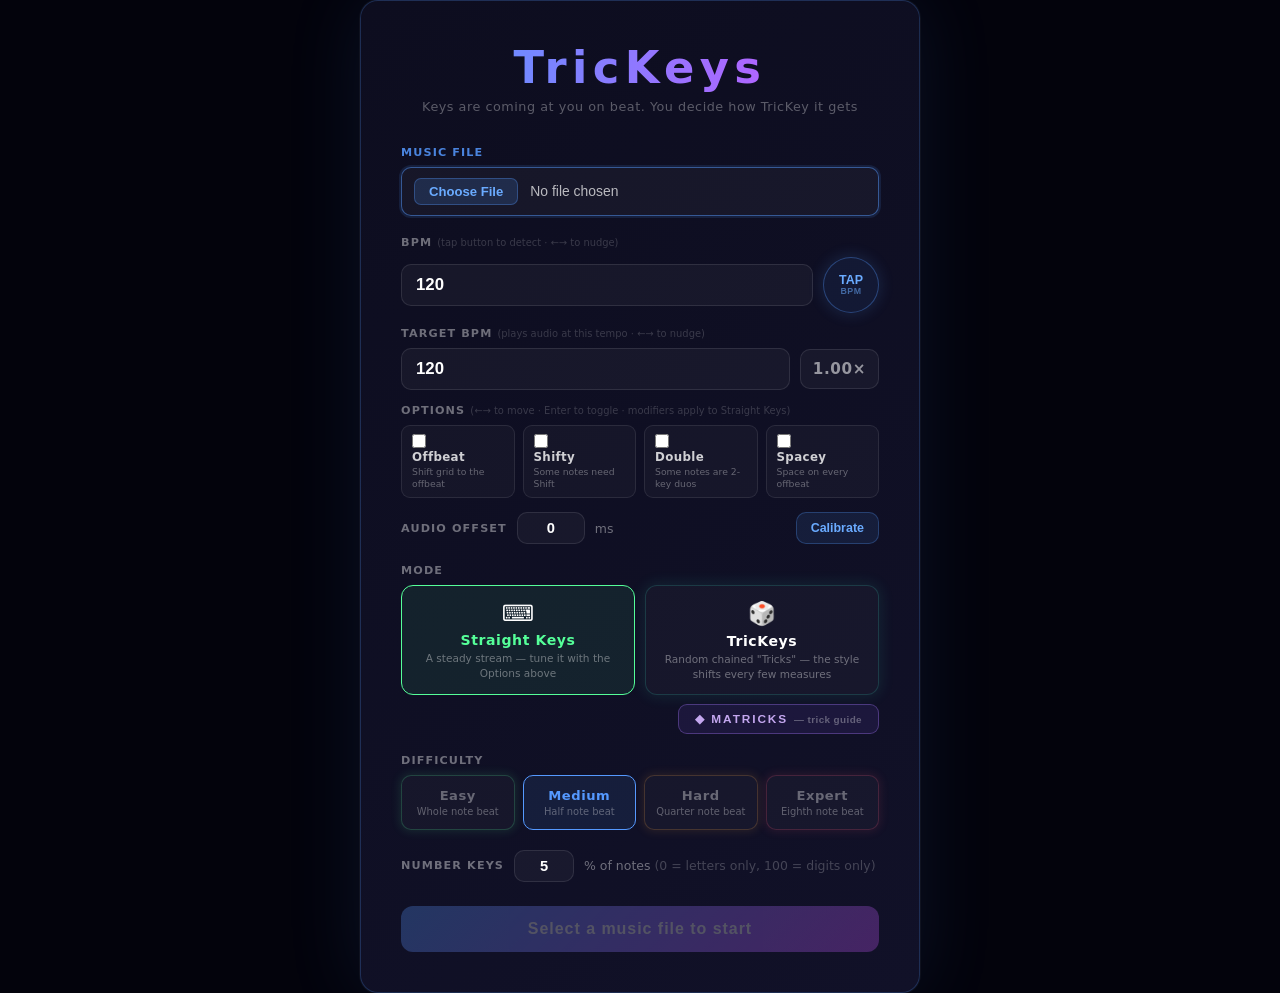
==== commit 67dddb48: "AA: TricKeys with 10 tricks! Actually fun :)" ====
--- a/tympo/tympo.html
+++ b/tympo/tympo.html
@@ -3,7 +3,7 @@
 <head>
   <meta charset="UTF-8">
   <meta name="viewport" content="width=device-width, initial-scale=1.0">
-  <title>Tympo</title>
+  <title>TricKeys</title>
   <style>
     * { margin: 0; padding: 0; box-sizing: border-box; }
 
@@ -47,9 +47,6 @@
       margin-bottom: 32px;
       letter-spacing: 0.04em;
     }
-    .brand-ty  { color: rgba(255,255,255,0.8); font-weight: 800; }
-    .brand-mpo { color: rgba(200,160,255,0.85); font-weight: 800; }
-
     .form-group { margin-bottom: 20px; }
 
     .form-label {
@@ -430,12 +427,165 @@
       font-weight: 600;
     }
     #calCancelBtn:hover { background: rgba(255,255,255,0.07); }
+
+    /* ── MaTricks button + trick-guide popup ── */
+    .matricks-btn {
+      display: inline-flex; align-items: baseline; gap: 6px;
+      padding: 7px 16px;
+      background: rgba(140,90,255,0.10);
+      border: 1px solid rgba(170,120,255,0.34);
+      border-radius: 9px;
+      color: rgba(210,180,255,0.92);
+      font-size: 0.74rem; font-weight: 800;
+      letter-spacing: 0.16em; text-transform: uppercase;
+      cursor: pointer;
+      transition: background 0.15s, border-color 0.15s, transform 0.1s;
+    }
+    .matricks-btn:hover  { background: rgba(150,100,255,0.20); border-color: rgba(190,140,255,0.6); }
+    .matricks-btn:active { transform: translateY(1px); }
+    .matricks-btn .mb-sub { font-size:0.62rem; font-weight:600; letter-spacing:0.04em; text-transform:none; color:rgba(255,255,255,0.32); }
+
+    #mtOverlay {
+      display: none;
+      position: fixed; inset: 0;
+      background: rgba(0,0,8,0.93);
+      z-index: 210;
+      align-items: center; justify-content: center;
+      padding: 24px;
+    }
+    #mtModal {
+      position: relative;
+      width: min(780px, 94vw);
+      background: #0a0a18;
+      border: 1px solid rgba(170,120,255,0.22);
+      border-radius: 18px;
+      padding: 26px 28px 30px;
+      box-shadow: 0 24px 80px rgba(0,0,0,0.6);
+      max-height: 92vh;
+      overflow-y: auto;
+    }
+    #mtModal h2 {
+      font-size: 1.5rem; font-weight: 900; letter-spacing: 0.08em;
+      background: linear-gradient(90deg, #5599ff, #cc55ff);
+      -webkit-background-clip: text; -webkit-text-fill-color: transparent; background-clip: text;
+    }
+    #mtModal .mt-sub {
+      color: rgba(255,255,255,0.42); font-size: 0.82rem;
+      margin: 6px 0 20px; line-height: 1.5; max-width: 560px;
+    }
+    #mtClose {
+      position: absolute; top: 16px; right: 16px;
+      width: 32px; height: 32px;
+      background: rgba(255,255,255,0.06);
+      border: 1px solid rgba(255,255,255,0.14);
+      border-radius: 8px; color: rgba(255,255,255,0.55);
+      font-size: 0.95rem; cursor: pointer; line-height: 1;
+    }
+    #mtClose:hover { background: rgba(255,255,255,0.13); color:#fff; }
+    .mt-body { display: flex; gap: 22px; }
+    .mt-list { display: flex; flex-direction: column; gap: 8px; width: 218px; flex: none; max-height: 64vh; overflow-y: auto; }
+    .mt-item {
+      display: flex; align-items: center; justify-content: space-between; gap: 8px;
+      text-align: left; padding: 10px 12px;
+      background: rgba(255,255,255,0.035);
+      border: 1px solid rgba(255,255,255,0.08);
+      border-left: 3px solid var(--c);
+      border-radius: 9px; cursor: pointer;
+      color: rgba(255,255,255,0.62);
+      font-size: 0.86rem; font-weight: 700;
+      transition: background 0.13s, color 0.13s, opacity 0.13s;
+    }
+    .mt-item small { display:block; font-size:0.62rem; font-weight:500; color:rgba(255,255,255,0.3); margin-top:2px; letter-spacing:0.04em; }
+    .mt-item:hover  { background: rgba(255,255,255,0.07); color: rgba(255,255,255,0.85); }
+    .mt-item.active { background: rgba(255,255,255,0.09); color:#fff; box-shadow: inset 0 0 0 1px var(--c); }
+    .mt-item.mt-off { opacity: 0.42; filter: grayscale(0.6); }
+    .mt-item-main { flex: 1; min-width: 0; }
+    .mt-tog {
+      flex: none; cursor: pointer;
+      padding: 4px 9px; border-radius: 6px;
+      font-size: 0.6rem; font-weight: 800; letter-spacing: 0.08em;
+      background: rgba(255,255,255,0.06);
+      border: 1px solid rgba(255,255,255,0.16);
+      color: rgba(255,255,255,0.4);
+      transition: background 0.13s, color 0.13s, border-color 0.13s;
+    }
+    .mt-tog.on {
+      background: rgba(255,255,255,0.12);
+      background: color-mix(in srgb, var(--c) 26%, transparent);
+      border-color: var(--c);
+      color: var(--c);
+    }
+    .mt-tog-lg { padding: 9px 16px; font-size: 0.68rem; letter-spacing: 0.12em; }
+    @keyframes mt-shake { 0%,100%{transform:translateX(0)} 20%,60%{transform:translateX(-5px)} 40%,80%{transform:translateX(5px)} }
+    .mt-item.shake { animation: mt-shake 0.32s; }
+    .mt-detail { flex: 1; min-width: 0; display: flex; flex-direction: column; gap: 14px; }
+    .mt-detail-actions { display: flex; align-items: stretch; gap: 10px; margin-top: 2px; }
+    .mt-try {
+      flex: 1; cursor: pointer;
+      padding: 11px 16px; border-radius: 10px;
+      font-size: 0.82rem; font-weight: 800; letter-spacing: 0.06em;
+      color: #07140f;
+      background: var(--c);
+      background: linear-gradient(135deg, var(--c), color-mix(in srgb, var(--c) 60%, #ffffff));
+      border: none;
+      box-shadow: 0 4px 18px rgba(0,0,0,0.4);
+      box-shadow: 0 4px 18px color-mix(in srgb, var(--c) 40%, transparent);
+      transition: transform 0.1s, opacity 0.13s;
+    }
+    .mt-try:hover:not(:disabled) { transform: translateY(-1px); }
+    .mt-try:disabled { opacity: 0.34; cursor: not-allowed; box-shadow: none; }
+    .mt-detail-hint { font-size: 0.72rem; color: rgba(255,255,255,0.34); margin-top: -6px; }
+    .mt-detail-name  { font-size: 1.45rem; font-weight: 900; letter-spacing: 0.04em; color: var(--c); }
+    .mt-detail-blurb { font-size: 0.9rem; color: rgba(255,255,255,0.5); margin-top: -8px; }
+    .mt-detail-desc  { font-size: 0.86rem; line-height: 1.6; color: rgba(255,255,255,0.72); }
+    .mt-preview {
+      position: relative; height: 140px;
+      background: linear-gradient(180deg, #050510, #0d0d22);
+      border: 1px solid rgba(255,255,255,0.07);
+      border-radius: 12px;
+      display: flex; align-items: center; justify-content: center;
+      gap: 12px; overflow: hidden;
+    }
+    .mt-preview::after {
+      content: ''; position: absolute; left: 0; right: 0; bottom: 28px; height: 2px;
+      background: var(--c); opacity: 0.55; box-shadow: 0 0 14px var(--c);
+    }
+    .mt-preview .nchip {
+      width: 42px; height: 42px; border-radius: 8px;
+      display: flex; align-items: center; justify-content: center;
+      font-weight: 800; font-size: 1rem; color: #0a0a18;
+      background: var(--c);
+      box-shadow: inset 0 14px 14px -10px rgba(255,255,255,0.65), 0 0 14px var(--c);
+    }
+    .mt-duo {
+      display: flex; align-items: center; gap: 8px; padding: 8px 14px; border-radius: 10px;
+      background: rgba(255,102,204,0.12); border: 1px solid rgba(255,102,204,0.4);
+    }
+    .mt-plus { color: #ff66cc; font-weight: 900; font-size: 1.1rem; }
+    .mt-space {
+      min-width: 190px; height: 40px; border-radius: 8px;
+      display: flex; align-items: center; justify-content: center;
+      font-weight: 800; font-size: 0.85rem; letter-spacing: 0.2em; color: #0a0a18;
+      background: linear-gradient(180deg, #e0c8ff, #cc88ff);
+      box-shadow: 0 0 16px rgba(204,136,255,0.6);
+    }
+    .mt-word {
+      padding: 12px 30px; border-radius: 8px;
+      font-weight: 900; font-size: 1.2rem; letter-spacing: 0.22em; color: #04121a;
+      background: linear-gradient(180deg, #aef0ff, #44ddff);
+      box-shadow: 0 0 18px rgba(68,221,255,0.6);
+    }
+    @media (max-width: 620px) {
+      .mt-body { flex-direction: column; }
+      .mt-list { width: auto; flex-direction: row; flex-wrap: wrap; }
+      .mt-list .mt-item { flex: 1 1 40%; }
+    }
   </style>
 </head>
 <body>
 
 <!-- ════════ CALIBRATION MODAL ════════ -->
-<div id="calOverlay">
+<div id="calOverlay">`
   <h2>Audio Calibration</h2>
   <p>Press <strong style="color:#fff">any key</strong> in time with the beat.<br>
      Tap along for several beats — the more consistent, the better.</p>
@@ -445,10 +595,23 @@
   <button id="calCancelBtn">Cancel</button>
 </div>
 
+<!-- ════════ MATRICKS — TRICKEYS TRICK GUIDE ════════ -->
+<div id="mtOverlay">
+  <div id="mtModal">
+    <button id="mtClose" aria-label="Close trick guide">✕</button>
+    <h2>MaTricks</h2>
+    <p class="mt-sub">In <strong style="color:rgba(255,255,255,0.7)">TricKeys</strong> mode the song is split into a random chain of “Tricks” — short runs in one style each. Here's every Trick you might face.</p>
+    <div class="mt-body">
+      <div class="mt-list" id="mtList"></div>
+      <div class="mt-detail" id="mtDetail"></div>
+    </div>
+  </div>
+</div>
+
 <!-- ════════ SETUP ════════ -->
 <div id="setupScreen">
-  <h1>Tympo</h1>
-  <p class="subtitle"><span class="brand-ty">TY</span>pe on te<span class="brand-mpo">MPO</span> — keystrokes on the beat</p>
+  <h1>TricKeys</h1>
+  <p class="subtitle">Keys are coming at you on beat. You decide how TricKey it gets</p>
 
   <div class="form-group" id="fgMusic">
     <label class="form-label">Music File</label>
@@ -504,6 +667,9 @@
         <div class="mc-name">TricKeys</div>
         <div class="mc-desc">Random chained "Tricks" — the style shifts every few measures</div>
       </div>
+    </div>
+    <div style="display:flex;justify-content:flex-end;margin-top:9px">
+      <button type="button" id="matricksBtn" class="matricks-btn">◆ MaTricks <span class="mb-sub">— trick guide</span></button>
     </div>
   </div>
 
@@ -585,7 +751,7 @@
 
 const CW = 900, CH = 800;
 
-// ── Tympo (multi-lane) highway geometry ──────────────────
+// ── TricKeys (multi-lane) highway geometry ──────────────────
 const HWY_TOP    = 70;
 const HIT_ZONE_Y = 480;
 const HWY_H      = HIT_ZONE_Y - HWY_TOP;
@@ -600,8 +766,9 @@
 const FL_H      = FL_HIT_Y - FL_TOP;
 const FL_TOP_W  = 120;   // highway width at vanishing point (narrow)
 const FL_BOT_W  = 420;   // highway width at hit zone
-
-// ── Lane colors (Tympo) ────────────────────────────────
+const TRAIL_PX  = 80;    // fade-out zone directly below the hit line
+
+// ── Lane colors (TricKeys) ────────────────────────────────
 const LANES = [
   { name: 'No Mod', short: 'None',  color: '#5599ff' },
   { name: 'Shift',  short: 'Shift', color: '#55ff99' },
@@ -812,6 +979,8 @@
 let optDouble  = false; // some notes are 2-key duos
 let optSpacey  = false; // a Space note sits on every offbeat
 let trickTimeline = []; // TricKeys only: [{ start, end, style }] for the trick-name panel
+let trialStyle    = null; // non-null = "Try this Trick" practice run of this style
+let trialEndMs    = 0;    // intrinsic-time cutoff for a trial run
 let streamAnchorMs = 0; // hitTime of the first stream note, used by beat indicator
 let difficulty = 'medium';   // 'easy' | 'medium' | 'hard' | 'expert'
 let notes        = [];
@@ -820,6 +989,7 @@
 let maxCombo     = 0;
 let perfects = 0, goods = 0, oks = 0, misses = 0;
 let hitFx        = [];
+let hitPulses    = []; // upward shockwaves spawned on a clean hit
 let particles    = [];
 let laneFlash    = [0,0,0,0];
 let keyPressMap  = {}; // char → performance.now() of last press
@@ -917,33 +1087,72 @@
 //   wordy      — emit word notes instead of single keys
 // Straight Keys = one composite style (from the menu toggles) for the whole
 // song. TricKeys = a chain of pure-style "Tricks" of 2–4 measures each.
-const TRICK_STYLES = ['straight', 'shifty', 'double', 'spacey', 'wordy'];
-const TRICK_WEIGHTS = { straight: 0.30, shifty: 0.25, double: 0.20, spacey: 0.15, wordy: 0.10 };
+const TRICK_STYLES = ['straight', 'shifty', 'double', 'spacey', 'wordy',
+                      'alphabetter', 'triplet', 'login', 'cutter'];
+const TRICK_WEIGHTS = {
+  straight: 0.20, shifty: 0.15, double: 0.13, spacey: 0.10, wordy: 0.10,
+  alphabetter: 0.09, triplet: 0.09, login: 0.07, cutter: 0.07,
+};
 
 // Display name, blurb, and accent color for each Trick style.
 const TRICK_INFO = {
-  straight: { name: 'Clean Run',      desc: 'Single keys, nothing fancy', color: '#55ff99' },
-  shifty:   { name: 'Shift Happens',  desc: 'Some keys need Shift',        color: '#ffaa44' },
-  double:   { name: 'Double Trouble', desc: 'Two keys at once',            color: '#ff66cc' },
-  spacey:   { name: 'Space Oddity',   desc: 'Space on every offbeat',      color: '#cc88ff' },
-  wordy:    { name: 'Word Up',        desc: 'Type the whole word',         color: '#44ddff' },
+  straight:    { name: 'Clean Run',          desc: 'Single keys, nothing fancy',  color: '#55ff99' },
+  shifty:      { name: 'Shift Happens',      desc: 'Some keys need Shift',         color: '#ffaa44' },
+  double:      { name: 'Double Trouble',     desc: 'Two keys at once',             color: '#ff66cc' },
+  spacey:      { name: 'Space Oddity',       desc: 'Space on every offbeat',       color: '#cc88ff' },
+  wordy:       { name: 'Word Up',            desc: 'Type the whole word',          color: '#44ddff' },
+  alphabetter: { name: 'Alphabetter',        desc: 'Type the alphabet in order',   color: '#f5c84b' },
+  triplet:     { name: 'Mot a Trois',        desc: 'Triplets — one key, ×3',       color: '#ff7a59' },
+  login:       { name: 'Login Odyssey 2026', desc: 'Enter the MFA codes',          color: '#5ce6b0' },
+  cutter:      { name: 'Crazy Cutter',       desc: 'Trace the keyboard loop',      color: '#aef24a' },
 };
+
+// Per-Trick on/off (toggled in the MaTricks popup). Always keep ≥1 enabled.
+const trickEnabled = Object.fromEntries(TRICK_STYLES.map(s => [s, true]));
+
+// Keyboard loops for Crazy Cutter — strings of (loosely) adjacent keys that
+// trace a closed-ish path the player must follow in order.
+const CUTTER_PATHS = [
+  'qwertyuioplmnbvcxzaq',
+  'poiuytrfvbnmklp',
+  '7654edcvbnmko987',
+  'asdfghjklpoiuytrewq',
+  '1qaz2wsx3edc4rfv5tgb',
+];
+
+// Alphabetter / Login Odyssey / Crazy Cutter are NOT beat-bound. Each is a
+// self-paced minigame: the player gets a fixed window of measures to type the
+// whole sequence as fast as possible, scored on how much time is left. Their
+// generators (`gen`) produce ONE challenge object per Trick instead of a note
+// stream. Mot a Trois (`triplet`) stays beat-bound.
+const CHALLENGE_GENS    = new Set(['alphabet', 'mfa', 'path']);
+const CHALLENGE_MEASURES = { alphabet: 4, mfa: 4, path: 3 };
+const GEN_STYLE         = { alphabet: 'alphabetter', mfa: 'login', path: 'cutter' };
+const SHIFT_SYMBOLS = {'!':'1','@':'2','#':'3','$':'4','%':'5','^':'6','&':'7','*':'8','(':'9',')':'0'};
 
 function styleParams(name) {
   const sp = DIFFICULTY_DEFS[difficulty].shiftPct;
+  const base = { shiftProb: 0, doubleProb: 0, spacey: false, wordy: false, gen: 'normal' };
   switch (name) {
-    case 'shifty': return { shiftProb: sp, doubleProb: 0, spacey: false, wordy: false };
-    case 'double': return { shiftProb: 0,  doubleProb: 1, spacey: false, wordy: false };
-    case 'spacey': return { shiftProb: 0,  doubleProb: 0, spacey: true,  wordy: false };
-    case 'wordy':  return { shiftProb: 0,  doubleProb: 0, spacey: false, wordy: true  };
-    default:       return { shiftProb: 0,  doubleProb: 0, spacey: false, wordy: false };
+    case 'shifty':      return { ...base, shiftProb: sp };
+    case 'double':      return { ...base, doubleProb: 1 };
+    case 'spacey':      return { ...base, spacey: true };
+    case 'wordy':       return { ...base, wordy: true };
+    case 'alphabetter': return { ...base, gen: 'alphabet' };
+    case 'triplet':     return { ...base, gen: 'triplet'  };
+    case 'login':       return { ...base, gen: 'mfa'      };
+    case 'cutter':      return { ...base, gen: 'path'     };
+    default:            return base;
   }
 }
 
 function pickTrickStyle() {
-  let r = Math.random();
-  for (const s of TRICK_STYLES) { r -= TRICK_WEIGHTS[s]; if (r <= 0) return s; }
-  return 'straight';
+  const pool  = TRICK_STYLES.filter(s => trickEnabled[s]);
+  const styles = pool.length ? pool : ['straight'];
+  const total = styles.reduce((a, s) => a + TRICK_WEIGHTS[s], 0);
+  let r = Math.random() * total;
+  for (const s of styles) { r -= TRICK_WEIGHTS[s]; if (r <= 0) return s; }
+  return styles[styles.length - 1];
 }
 
 function generateNotes() {
@@ -970,37 +1179,60 @@
 
   streamAnchorMs = snappedLeadIn + offbeatShift;
 
+  // Measures a Trick of `style` occupies. Challenge Tricks get a fixed window
+  // sized to the task; beat-bound Tricks are 2–4 measures (8 for a trial).
+  function styleMeasures(style, isTrial) {
+    const g = styleParams(style).gen;
+    if (CHALLENGE_GENS.has(g)) return CHALLENGE_MEASURES[g];
+    return isTrial ? 8 : (2 + Math.floor(Math.random() * 3));
+  }
+
+  // A "Try this Trick" run is one fixed-length segment of the chosen style.
+  const endMs = trialStyle
+    ? Math.min(songEnd, streamAnchorMs + styleMeasures(trialStyle, true) * measureMs)
+    : songEnd;
+  if (trialStyle) {
+    trialEndMs = CHALLENGE_GENS.has(styleParams(trialStyle).gen)
+      ? endMs + 2400              // challenge: brief "complete/time" beat, then results
+      : endMs + TRAVEL_MS + 800;  // beat-bound: let the last notes resolve
+  }
+
   // Build the segment list
   const segments = [];
   trickTimeline = [];
-  if (mode === 'trickeys') {
+  if (trialStyle) {
+    segments.push({ start: streamAnchorMs, end: endMs, ...styleParams(trialStyle) });
+    trickTimeline.push({ start: streamAnchorMs, end: endMs, style: trialStyle });
+  } else if (mode === 'trickeys') {
     let s = streamAnchorMs;
-    while (s < songEnd) {
-      const measures = 2 + Math.floor(Math.random() * 3);  // 2–4 measures
-      const end = Math.min(songEnd, s + measures * measureMs);
+    while (s < endMs) {
       const st = pickTrickStyle();
-      segments.push({ end, ...styleParams(st) });
+      const end = Math.min(endMs, s + styleMeasures(st, false) * measureMs);
+      segments.push({ start: s, end, ...styleParams(st) });
       trickTimeline.push({ start: s, end, style: st });
       s = end;
     }
   } else {
     // Straight Keys — one composite segment from the menu toggles
     segments.push({
-      end: songEnd,
+      start: streamAnchorMs,
+      end: endMs,
       shiftProb:  optShifty ? shiftPct  : 0,
       doubleProb: optDouble ? doublePct : 0,
       spacey:     optSpacey,
       wordy:      false,
+      gen:        'normal',
     });
   }
 
   // Emit notes. `t` carries across segments so the grid stays continuous
   // (stepMs always divides measureMs, so segments stay measure-aligned).
   let t = streamAnchorMs;
+  const DIGITS = '0123456789';
   for (const seg of segments) {
     if (seg.wordy) {
       const wordStepMs = stepMs * 2; // gives time to type each word
-      while (t < seg.end && t < songEnd) {
+      while (t < seg.end && t < endMs) {
         const word = wordyNextWord();
         result.push({
           id: id++, word, letterIdx: 0, char: word[0],
@@ -1010,7 +1242,57 @@
       }
       continue;
     }
-    while (t < seg.end && t < songEnd) {
+
+    // ── Timed challenges — ONE self-paced minigame for the whole
+    //    Trick window (Alphabetter / Login Odyssey / Crazy Cutter).
+    //    Not beat-bound: type the whole sequence as fast as possible
+    //    between seg.start and seg.end; scored on time remaining.
+    if (CHALLENGE_GENS.has(seg.gen)) {
+      let seq, extra = {};
+      if (seg.gen === 'alphabet') {
+        seq = 'abcdefghijklmnopqrstuvwxyz';
+      } else if (seg.gen === 'mfa') {
+        const codes = [];
+        for (let c = 0; c < 4; c++) {
+          let code = '';
+          for (let d = 0; d < 6; d++) code += DIGITS[Math.floor(Math.random() * 10)];
+          codes.push(code);
+        }
+        seq = codes.join(''); extra = { codes, codeLen: 6 };
+      } else { // path
+        const pathStr = CUTTER_PATHS[Math.floor(Math.random() * CUTTER_PATHS.length)];
+        seq = pathStr; extra = { pathStr };
+      }
+      result.push({
+        id: id++, challenge: true, kind: seg.gen,
+        startMs: seg.start, deadlineMs: seg.end,
+        seq, idx: 0, char: seq[0], state: 'active',
+        hitTime: seg.start, lane: 0, needsShift: false,
+        completedMs: null, bonus: 0, ...extra,
+      });
+      t = seg.end;          // keep the beat grid aligned for following Tricks
+      continue;
+    }
+
+    // ── Mot a Trois — one key, hit three times (triplet feel) ──
+    if (seg.gen === 'triplet') {
+      const third = stepMs / 3;
+      let grp = 0;
+      while (t < seg.end && t < endMs) {
+        const ch = pickKey();
+        for (let k = 0; k < 3; k++) {
+          const tt = t + k * third;
+          if (tt >= seg.end || tt >= endMs) break;
+          result.push({ id: id++, char: ch, lane: 0, hitTime: tt,
+            state: 'active', needsShift: false, kind: 'triplet', tripIdx: k, grp });
+        }
+        grp++;
+        t += stepMs;
+      }
+      continue;
+    }
+
+    while (t < seg.end && t < endMs) {
       let isDouble = false, needsShift = false;
       if (seg.doubleProb > 0 && Math.random() < seg.doubleProb) isDouble = true;
       else if (seg.shiftProb > 0 && Math.random() < seg.shiftProb) needsShift = true;
@@ -1029,7 +1311,7 @@
 
       if (seg.spacey) {
         const spaceTime = t + stepMs / 2;
-        if (spaceTime < seg.end && spaceTime < songEnd)
+        if (spaceTime < seg.end && spaceTime < endMs)
           result.push({ id: id++, char: ' ', lane: 0, hitTime: spaceTime, state: 'active', needsShift: false });
       }
 
@@ -1143,6 +1425,21 @@
     return;
   }
 
+  // An active timed challenge owns ALL key input during its window
+  // (before powerups, words, duos — it's the only thing on the highway).
+  {
+    const cnow = audioEl.currentTime * 1000 + audioOffset;
+    if (activeChallenge(cnow)) {
+      if (e.key === ' ' || e.ctrlKey || e.altKey) return;
+      const ck = (e.shiftKey && SHIFT_SYMBOLS[e.key]) ? SHIFT_SYMBOLS[e.key] : e.key.toLowerCase();
+      if (!/^[a-z0-9]$/.test(ck)) return;
+      e.preventDefault();
+      keyPressMap[ck] = performance.now();
+      processChallengeKey(ck);
+      return;
+    }
+  }
+
   // Hacker Mode: any key hits the nearest note — bypass all other filters
   if (activePowerup?.type === 'hacker' && e.key !== 'Escape') {
     e.preventDefault();
@@ -1153,7 +1450,6 @@
 
   // Shift+number fires a symbol key (!, @, #…). Map it back to the base digit
   // (shift notes can appear in any game now, so always remap when Shift is held).
-  const SHIFT_SYMBOLS = {'!':'1','@':'2','#':'3','$':'4','%':'5','^':'6','&':'7','*':'8','(':'9',')':'0'};
   const key = (e.shiftKey && SHIFT_SYMBOLS[e.key])
     ? SHIFT_SYMBOLS[e.key]
     : e.key.toLowerCase();
@@ -1235,7 +1531,7 @@
   } else {
     cands = notes.filter(n =>
       n.state === 'active' &&
-      !n.isDouble && !n.word &&        // duos/words have their own handlers
+      !n.isDouble && !n.word && !n.challenge &&  // duos/words/challenges: own handlers
       n.char === char &&
       n.needsShift === shiftHeld &&
       Math.abs(nowMs - n.hitTime) <= ow
@@ -1250,6 +1546,7 @@
   const sx  = cands[0].char === ' ' ? CW/2 : flatNoteX(cands[0].char, FL_HIT_Y);
   spawnFx(sx, FL_HIT_Y - 22, cands[0].hitGrade, col);
   spawnParticles(sx, FL_HIT_Y, col, cands[0].hitGrade === 'Perfect' ? 18 : 11);
+  spawnPulse();
   laneFlash[0] = 1.0;
 }
 
@@ -1308,6 +1605,7 @@
 
   spawnFx(CW / 2, FL_HIT_Y - 22, grade, '#44ddff');
   spawnParticles(CW / 2, FL_HIT_Y, '#44ddff', grade === 'Perfect' ? 14 : 8);
+  spawnPulse();
   laneFlash[0] = 0.85;
 
   // Update note's char to the next letter (for keyboard glow)
@@ -1348,6 +1646,7 @@
     scoreNote(n, nowMs, pw, gw);
     spawnFx(CW / 2, FL_HIT_Y - 22, n.hitGrade, DCOL);
     spawnParticles(CW / 2, FL_HIT_Y, DCOL, n.hitGrade === 'Perfect' ? 18 : 11);
+    spawnPulse();
     laneFlash[0] = 1.0;
   } else {
     // First of the pair — light partial feedback, no score yet
@@ -1356,7 +1655,7 @@
   }
 }
 
-// Tympo hit processing
+// TricKeys hit processing
 function processHitLane(lane, char) {
   const nowMs = audioEl.currentTime * 1000 + audioOffset;
   const { perfect:pw, good:gw, ok:ow } = hitWindows();
@@ -1408,6 +1707,7 @@
   const sx = note.char === ' ' ? CW/2 : flatNoteX(note.char, FL_HIT_Y);
   spawnFx(sx, FL_HIT_Y - 22, 'Good', '#ff88cc');
   spawnParticles(sx, FL_HIT_Y, '#ff88cc', 10);
+  spawnPulse();
   laneFlash[0] = 0.7;
 }
 
@@ -1420,9 +1720,81 @@
   spawnFx(CW/2, FL_HIT_Y - 100, def.icon + ' ' + def.label + '!', def.color);
 }
 
+// ── Timed-challenge minigames (Alphabetter / Login / Cutter) ──
+// The single active challenge whose self-paced window contains `nowMs`.
+function activeChallenge(nowMs) {
+  return notes.find(n => n.challenge && n.state === 'active' &&
+    nowMs >= n.startMs && nowMs <= n.deadlineMs) || null;
+}
+
+// One keystroke against the active challenge. Correct → advance + points;
+// finishing the sequence pays a speed bonus scaled by time remaining.
+function processChallengeKey(char) {
+  const nowMs = audioEl.currentTime * 1000 + audioOffset;
+  const ch = activeChallenge(nowMs);
+  if (!ch) return;
+  const col = TRICK_INFO[GEN_STYLE[ch.kind]].color;
+
+  if (char !== ch.seq[ch.idx]) {
+    spawnFx(CW / 2, FL_HIT_Y - 22, '✕', '#ff5577');   // wrong key — no penalty
+    return;
+  }
+
+  ch.idx++;
+  ch.char = ch.seq[ch.idx] || '';
+  perfects++;
+  combo++;
+  maxCombo = Math.max(maxCombo, combo);
+  let mult = multiplier();
+  if (activePowerup?.type === 'double') mult *= 2;
+  score += 20 * mult;
+  if (combo % 12 === 0 && powerupCharge === 0 && !activePowerup) {
+    powerupCharge = 1;
+    spawnFx(CW / 2, FL_HIT_Y - 80, '⬆ POWERUP READY', '#ffdd55');
+  }
+  spawnParticles(CW / 2, FL_HIT_Y - 60, col, 5);
+
+  if (ch.idx >= ch.seq.length) {
+    // Solved — pay out a speed bonus for the time left in the window.
+    ch.state = 'hit';
+    ch.completedMs = nowMs;
+    const frac = clamp((ch.deadlineMs - nowMs) / (ch.deadlineMs - ch.startMs), 0, 1);
+    ch.bonusFrac = frac;
+    ch.bonus = Math.round((400 + 1600 * frac)) * multiplier();
+    score += ch.bonus;
+    spawnFx(CW / 2, CH / 2 - 30, 'SOLVED  +' + ch.bonus, '#ffdd55');
+    spawnParticles(CW / 2, FL_HIT_Y - 80, col, 26);
+    spawnPulse();
+    if (trialStyle) trialEndMs = nowMs + 2000; // wrap the trial up shortly
+  }
+}
+
 function checkMisses(nowMs) {
   const { ok:ow } = hitWindows();
+  const cnow = audioEl.currentTime * 1000 + audioOffset;
+  const chal = activeChallenge(cnow);
   for (const n of notes) {
+    if (n.challenge) {
+      if (n.state === 'active') {
+        if (cnow > n.deadlineMs) {
+          n.state = 'missed';
+          const remaining = n.seq.length - n.idx;
+          misses += remaining;
+          combo = 0;
+          spawnFx(CW / 2, CH / 2 - 30, "TIME'S UP", '#ff5577');
+          if (trialStyle) trialEndMs = Math.min(trialEndMs, cnow + 1500);
+        }
+      }
+      continue;
+    }
+    // While a challenge owns the highway: the previous Trick's lingering
+    // boundary notes are neutralised (input is captured by the challenge, so
+    // they're neither hits nor misses); notes for the next Trick are just
+    // approaching and handled normally once the challenge ends.
+    if (chal) {
+      if (n.state === 'active' && n.hitTime < chal.startMs) n.state = 'gone';
+      continue;
+    }
     if (n.state !== 'active') continue;
     const dt = nowMs - n.hitTime;
 
@@ -1468,6 +1840,12 @@
   hitFx.push({ x, y, text, color, opacity:1.0, vy:-1.6 });
 }
 
+// One shockwave above the whole hit line per clean hit (position/color are no
+// longer per-key — it spans the full line in the beat-indicator color).
+function spawnPulse() {
+  hitPulses.push({ life:1 });
+}
+
 function updateParticles() {
   for (const p of particles) { p.x+=p.vx; p.y+=p.vy; p.vy+=0.14; p.life-=p.decay; }
   particles = particles.filter(p => p.life > 0);
@@ -1476,6 +1854,8 @@
 function updateFx() {
   for (const h of hitFx) { h.y+=h.vy; h.opacity-=0.022; }
   hitFx = hitFx.filter(h => h.opacity > 0);
+  for (const p of hitPulses) p.life -= 0.055;
+  hitPulses = hitPulses.filter(p => p.life > 0);
 }
 
 function updateLaneFlash() {
@@ -1489,6 +1869,7 @@
 function gameLoop() {
   if (gameState !== 'PLAYING') return;
   const nowMs = audioEl.currentTime * 1000;
+  if (trialStyle && trialEndMs && nowMs >= trialEndMs) { audioEl.pause(); showResults(); return; }
   if (activePowerup && nowMs > activePowerup.expiresAt) activePowerup = null;
   checkMisses(nowMs);
   updateParticles(); updateFx(); updateLaneFlash();
@@ -1523,10 +1904,12 @@
   drawWaveform();
   drawFlatBackground();
   drawFlatNotes(nowMs);
+  drawHitPulses();
   drawBeatIndicator(nowMs);
   drawKeyboard(nowMs);
   drawTrickPanel(nowMs);
   drawNextNote();
+  drawChallenge(nowMs);
   drawMultBar();
   drawPowerupOverlay(nowMs);
   drawHUD(nowMs);
@@ -1544,8 +1927,15 @@
 }
 
 function _modeColor() {
+  if (trialStyle) return TRICK_INFO[trialStyle].color;
   if (mode === 'trickeys') return '#33ddbb';
   return '#55ff99';
+}
+
+// The beat-indicator color (difficulty-driven). Single source of truth so the
+// hit-trail zone and hit pulse stay visually locked to the beat indicator.
+function _beatColor() {
+  return DIFFICULTY_DEFS[difficulty].color;
 }
 
 function _hexToRgba(hex, a) {
@@ -1556,7 +1946,7 @@
 // The Trick currently being played (or the first upcoming one before the song
 // starts). Returns null outside TricKeys.
 function currentTrick(nowMs) {
-  if (mode !== 'trickeys' || !trickTimeline.length) return null;
+  if ((mode !== 'trickeys' && !trialStyle) || !trickTimeline.length) return null;
   for (const seg of trickTimeline) if (nowMs < seg.end) return seg;
   return trickTimeline[trickTimeline.length - 1];
 }
@@ -1622,7 +2012,7 @@
 }
 
 // ═══════════════════════════════════════════════════════════
-//  RENDERING — Tympo highway
+//  RENDERING — TricKeys highway
 // ═══════════════════════════════════════════════════════════
 
 function hBounds(y) {
@@ -1814,6 +2204,7 @@
 
   // Hit zone rendering (formerly drawFlatHitZone)
   drawFlatHitZone();
+  drawHitTrailZone();
 }
 
 function drawFlatGuides() {
@@ -1835,24 +2226,43 @@
   return FL_HIT_Y - t * FL_H;
 }
 
+// A plain single-letter note (the common Straight Keys note that dissolves
+// into the trail zone instead of vanishing the instant it crosses the line).
+function isPlainNote(n) { return !n.word && !n.isDouble && n.char !== ' '; }
+
+// Accent color for a single-key note — scripted Tricks take their Trick color.
+function noteAccent(n) {
+  if (n.kind === 'triplet') return TRICK_INFO.triplet.color;  // Mot a Trois
+  return n.needsShift ? '#ffaa44' : '#55ff99';
+}
+
 function drawFlatNotes(nowMs) {
   const visible = notes.filter(n => {
-    if (n.state !== 'active') return false;
+    if (n.challenge) return false;   // timed challenges draw their own overlay
     const sy = flatNoteY(n.hitTime, nowMs);
-    // Word notes: show until deadline (freeze keeps them at hit line, never below)
-    if (n.word) return sy > FL_TOP - 50;
-    return sy > FL_TOP - 40 && sy < FL_HIT_Y + 40;
+    if (n.word) return n.state === 'active' && sy > FL_TOP - 50;
+    if (n.state === 'active')
+      return sy > FL_TOP - 40 && sy < FL_HIT_Y + (isPlainNote(n) ? TRAIL_PX : 40);
+    // Missed plain notes keep falling, fading out down the trail zone so they
+    // dissolve rather than blinking off the moment the window closes.
+    if (n.state === 'missed' && isPlainNote(n))
+      return sy > FL_HIT_Y && sy < FL_HIT_Y + TRAIL_PX;
+    return false;
   });
   visible.sort((a,b) => flatNoteY(a.hitTime,nowMs)-flatNoteY(b.hitTime,nowMs));
   for (const note of visible) {
     const sy = flatNoteY(note.hitTime, nowMs);
     // Freeze word banners at the hit line once they arrive
     const drawY = note.word ? Math.min(sy, FL_HIT_Y) : sy;
-    drawFlatNote(note, drawY);
-  }
-}
-
-function drawFlatNote(note, sy) {
+    // Past the hit line, plain notes fade to transparent across the trail zone
+    let alpha = 1;
+    if (drawY > FL_HIT_Y && isPlainNote(note))
+      alpha = clamp(1 - (drawY - FL_HIT_Y) / TRAIL_PX, 0, 1);
+    drawFlatNote(note, drawY, alpha);
+  }
+}
+
+function drawFlatNote(note, sy, alpha = 1) {
   // ── Wordy mode: word banner falling down the highway ────────
   if (note.word) {
     const { sx, w } = flatHBounds(sy);
@@ -2023,9 +2433,21 @@
   const w  = 16 + 24 * depth;
   const h  = 12 + 28 * depth;
   const r  = 2 + 7 * depth;
-  const col = note.needsShift ? '#ffaa44' : '#55ff99';
+  const col = noteAccent(note);
 
   ctx.save();
+  ctx.globalAlpha = alpha;
+
+  // Mot a Trois: three pips above the bubble, the current beat-of-3 lit.
+  if (note.kind === 'triplet' && depth > 0.25) {
+    const pr = 1.6 + depth * 1.8, gap = pr * 2.6;
+    for (let i = 0; i < 3; i++) {
+      ctx.beginPath();
+      ctx.arc(cx + (i - 1) * gap, sy - h / 2 - pr - 4, pr, 0, Math.PI * 2);
+      ctx.fillStyle = i === note.tripIdx ? col : _hexToRgba(col, 0.28);
+      ctx.fill();
+    }
+  }
   const grad = ctx.createLinearGradient(0, sy - h/2, 0, sy + h/2);
   grad.addColorStop(0, lighten(col, 0.45));
   grad.addColorStop(1, darken(col, 0.45));
@@ -2068,6 +2490,92 @@
     ctx.fillRect(sx, FL_HIT_Y - 4, w, 12);
   }
   ctx.restore();
+}
+
+// Soft glow that bleeds downward from the hit line so notes appear to
+// dissolve into it rather than hard-cut. Drawn under the falling notes.
+function drawHitTrailZone() {
+  const { sx, w } = flatHBounds(FL_HIT_Y);
+  const col = _beatColor();
+
+  ctx.save();
+  const g = ctx.createLinearGradient(0, FL_HIT_Y, 0, FL_HIT_Y + TRAIL_PX);
+  g.addColorStop(0,    _hexToRgba(col, 0.16));
+  g.addColorStop(0.45, _hexToRgba(col, 0.05));
+  g.addColorStop(1,    _hexToRgba(col, 0));
+  ctx.fillStyle = g;
+  ctx.fillRect(sx, FL_HIT_Y, w, TRAIL_PX);
+
+  // Faint "drip" guides under each key, fading out toward the bottom
+  ctx.lineWidth = 1;
+  for (const pos of Object.values(KEY_POS)) {
+    const x  = sx + pos * w;
+    const lg = ctx.createLinearGradient(0, FL_HIT_Y, 0, FL_HIT_Y + TRAIL_PX);
+    lg.addColorStop(0, _hexToRgba(col, 0.13));
+    lg.addColorStop(1, _hexToRgba(col, 0));
+    ctx.strokeStyle = lg;
+    ctx.beginPath();
+    ctx.moveTo(x, FL_HIT_Y);
+    ctx.lineTo(x, FL_HIT_Y + TRAIL_PX);
+    ctx.stroke();
+  }
+  ctx.restore();
+}
+
+// Upward shockwave on a clean hit: a sheet of light rising off the *entire*
+// hit line plus a bright crest that lifts and fades. Beat-indicator colored,
+// following the highway taper so it stays inside the lane.
+function drawHitPulses() {
+  if (!hitPulses.length) return;
+  const col = _beatColor();
+  for (const p of hitPulses) {
+    const e = 1 - p.life;            // 0 → 1 progress
+
+    ctx.save();
+    ctx.globalCompositeOperation = 'lighter';
+
+    // Sheet of light rising off the whole hit line
+    const sheetH = 60 + 80 * e;
+    const topY   = FL_HIT_Y - sheetH;
+    const b0 = flatHBounds(FL_HIT_Y);
+    const b1 = flatHBounds(topY);
+    const sg = ctx.createLinearGradient(0, FL_HIT_Y, 0, topY);
+    sg.addColorStop(0,    _hexToRgba(col, 0));
+    sg.addColorStop(0.15, _hexToRgba(col, 0.34 * p.life));
+    sg.addColorStop(1,    _hexToRgba(col, 0));
+    ctx.fillStyle = sg;
+    ctx.beginPath();
+    ctx.moveTo(b0.sx,        FL_HIT_Y);
+    ctx.lineTo(b0.sx + b0.w, FL_HIT_Y);
+    ctx.lineTo(b1.sx + b1.w, topY);
+    ctx.lineTo(b1.sx,        topY);
+    ctx.closePath();
+    ctx.fill();
+
+    // Bright crest spanning the line, lifting off it as it fades
+    const crestY = FL_HIT_Y - 30 * e;
+    const bc = flatHBounds(crestY);
+    ctx.strokeStyle = _hexToRgba(col, 0.75 * p.life);
+    ctx.lineWidth   = 3 * p.life + 0.5;
+    ctx.shadowColor = col;
+    ctx.shadowBlur  = 16 * p.life;
+    ctx.beginPath();
+    ctx.moveTo(bc.sx,         crestY);
+    ctx.lineTo(bc.sx + bc.w,  crestY);
+    ctx.stroke();
+
+    // White flash along the hit line at the very start
+    if (p.life > 0.55) {
+      ctx.strokeStyle = _hexToRgba('#ffffff', (p.life - 0.55) * 1.4);
+      ctx.lineWidth   = 2;
+      ctx.shadowBlur  = 10;
+      ctx.beginPath();
+      ctx.moveTo(b0.sx,        FL_HIT_Y);
+      ctx.lineTo(b0.sx + b0.w, FL_HIT_Y);
+      ctx.stroke();
+    }
+    ctx.restore();
+  }
 }
 
 
@@ -2287,6 +2795,178 @@
   ctx.restore();
 }
 
+// ─── Timed-challenge overlay (in focus on the highway) ───────
+
+// The challenge whose self-paced window contains `now` (any state, so the
+// solved/failed banner stays up until the Trick window ends).
+function challengeInWindow(now) {
+  return notes.find(n => n.challenge && now >= n.startMs && now <= n.deadlineMs) || null;
+}
+
+// Big focused panel over the highway for the active timed minigame.
+function drawChallenge(nowMs) {
+  const ch = challengeInWindow(nowMs);
+  if (!ch) return;
+  const col   = TRICK_INFO[GEN_STYLE[ch.kind]].color;
+  const info  = TRICK_INFO[GEN_STYLE[ch.kind]];
+  const solved = ch.state === 'hit', failed = ch.state === 'missed';
+  const frac  = clamp((ch.deadlineMs - nowMs) / (ch.deadlineMs - ch.startMs), 0, 1);
+  const total = ch.seq.length;
+
+  const PW = 660, PH = 392;
+  const PX = CW / 2 - PW / 2, PY = FL_TOP + 46;
+
+  ctx.save();
+  // Dim the highway behind, then the focused panel.
+  ctx.fillStyle = 'rgba(3,3,12,0.78)';
+  rrect(ctx, PX - 10, PY - 10, PW + 20, PH + 20, 22); ctx.fill();
+  ctx.shadowColor = col; ctx.shadowBlur = 26;
+  ctx.fillStyle = 'rgba(10,12,24,0.96)';
+  rrect(ctx, PX, PY, PW, PH, 18); ctx.fill();
+  ctx.strokeStyle = _hexToRgba(col, 0.7); ctx.lineWidth = 2;
+  rrect(ctx, PX, PY, PW, PH, 18); ctx.stroke();
+  ctx.shadowBlur = 0;
+
+  // Header
+  ctx.textAlign = 'center'; ctx.textBaseline = 'alphabetic';
+  ctx.font = 'bold 26px monospace';
+  ctx.fillStyle = col; ctx.shadowColor = col; ctx.shadowBlur = 12;
+  ctx.fillText(info.name, CW / 2, PY + 38);
+  ctx.shadowBlur = 0;
+  ctx.font = '12px monospace'; ctx.fillStyle = 'rgba(255,255,255,0.45)';
+  ctx.fillText(solved ? 'SOLVED' : failed ? 'OUT OF TIME' : 'TYPE IT — AS FAST AS YOU CAN', CW / 2, PY + 58);
+
+  // Timer bar
+  const tbX = PX + 40, tbW = PW - 80, tbY = PY + 72, tbH = 12;
+  const tCol = solved ? '#ffdd55' : failed ? '#ff5577'
+    : frac > 0.4 ? col : frac > 0.2 ? '#ffaa44' : '#ff5577';
+  ctx.fillStyle = 'rgba(255,255,255,0.07)';
+  rrect(ctx, tbX, tbY, tbW, tbH, 6); ctx.fill();
+  const shownFrac = solved ? (ch.bonusFrac ?? frac) : frac;
+  if (shownFrac > 0.001) {
+    ctx.fillStyle = tCol; ctx.shadowColor = tCol; ctx.shadowBlur = 10;
+    rrect(ctx, tbX, tbY, Math.max(4, tbW * shownFrac), tbH, 6); ctx.fill();
+    ctx.shadowBlur = 0;
+  }
+
+  // ── Body, per kind ──────────────────────────────────────────
+  if (ch.kind === 'alphabet') {
+    const cols = 13, rows = 2, cw = 42, chh = 50, gx = 4, gy = 12;
+    const gridW = cols * cw + (cols - 1) * gx;
+    const gx0 = CW / 2 - gridW / 2, gy0 = PY + 110;
+    ctx.textAlign = 'center'; ctx.textBaseline = 'middle';
+    for (let i = 0; i < 26; i++) {
+      const r = Math.floor(i / cols), c = i % cols;
+      const x = gx0 + c * (cw + gx), y = gy0 + r * (chh + gy);
+      const done = i < ch.idx, isCur = i === ch.idx && !solved && !failed;
+      if (isCur) {
+        ctx.fillStyle = col; ctx.shadowColor = col; ctx.shadowBlur = 16;
+        rrect(ctx, x, y, cw, chh, 7); ctx.fill(); ctx.shadowBlur = 0;
+        ctx.fillStyle = '#0a0a18'; ctx.font = 'bold 26px monospace';
+      } else if (done) {
+        ctx.fillStyle = _hexToRgba(col, 0.16);
+        rrect(ctx, x, y, cw, chh, 7); ctx.fill();
+        ctx.fillStyle = _hexToRgba(col, 0.5); ctx.font = '600 22px monospace';
+      } else {
+        ctx.strokeStyle = _hexToRgba(col, 0.3); ctx.lineWidth = 1;
+        rrect(ctx, x, y, cw, chh, 7); ctx.stroke();
+        ctx.fillStyle = _hexToRgba(col, 0.8); ctx.font = 'bold 22px monospace';
+      }
+      ctx.fillText(String.fromCharCode(65 + i), x + cw / 2, y + chh / 2 + 1);
+    }
+  } else if (ch.kind === 'mfa') {
+    const codes = ch.codes, L = ch.codeLen;
+    const curCode = Math.floor(ch.idx / L), curPos = ch.idx % L;
+    const dw = 50, dgap = 10, dh = 44, rowGap = 16;
+    const rowW = L * dw + (L - 1) * dgap + 86;
+    const rx0 = CW / 2 - rowW / 2;
+    ctx.textBaseline = 'middle';
+    for (let k = 0; k < codes.length; k++) {
+      const ry = PY + 104 + k * (dh + rowGap);
+      const codeDone = k < curCode || solved;
+      ctx.textAlign = 'left'; ctx.font = 'bold 13px monospace';
+      ctx.fillStyle = codeDone ? '#55ff99' : (k === curCode ? col : 'rgba(255,255,255,0.3)');
+      ctx.fillText(codeDone ? '✓ CODE' : 'CODE ' + (k + 1), rx0, ry + dh / 2);
+      const dsx = rx0 + 80;
+      for (let p = 0; p < L; p++) {
+        const x = dsx + p * (dw + dgap);
+        const typed = k < curCode || solved || (k === curCode && p < curPos);
+        const isNext = k === curCode && p === curPos && !solved && !failed;
+        ctx.fillStyle = typed ? _hexToRgba('#55ff99', 0.22) : 'rgba(255,255,255,0.05)';
+        if (isNext) { ctx.shadowColor = col; ctx.shadowBlur = 12; }
+        rrect(ctx, x, ry, dw, dh, 8); ctx.fill(); ctx.shadowBlur = 0;
+        ctx.strokeStyle = isNext ? col : typed ? _hexToRgba('#55ff99', 0.5) : _hexToRgba(col, 0.25);
+        ctx.lineWidth = isNext ? 2.5 : 1;
+        rrect(ctx, x, ry, dw, dh, 8); ctx.stroke();
+        ctx.textAlign = 'center'; ctx.font = 'bold 24px monospace';
+        ctx.fillStyle = typed ? '#dfffe9' : isNext ? '#fff' : _hexToRgba(col, 0.7);
+        ctx.fillText(codes[k][p], x + dw / 2, ry + dh / 2 + 1);
+        ctx.textAlign = 'left';
+      }
+    }
+  } else { // path — big keyboard with the loop + tracer
+    const pstr = ch.seq, curIdx = Math.min(ch.idx, pstr.length - 1);
+    const kw = 40, kh = 34, gxx = 6, gyy = 6;
+    const originX = CW / 2 - ((kw + gxx) * 10) / 2 + kw / 2;
+    const originY = PY + 116;
+    const pos = {};
+    KB_ROWS.forEach((row, r) => row.chars.forEach((cch, c) => {
+      pos[cch] = { x: originX + (c + row.stagger) * (kw + gxx),
+                   y: originY + r * (kh + gyy) };
+    }));
+    KB_ROWS.forEach((row) => row.chars.forEach((cch) => {
+      const p = pos[cch], inPath = pstr.includes(cch);
+      ctx.fillStyle = inPath ? _hexToRgba(col, 0.12) : 'rgba(255,255,255,0.035)';
+      rrect(ctx, p.x - kw / 2, p.y - kh / 2, kw, kh, 5); ctx.fill();
+    }));
+    ctx.lineJoin = 'round'; ctx.lineCap = 'round';
+    for (let i = 0; i < pstr.length - 1; i++) {
+      const a = pos[pstr[i]], b = pos[pstr[i + 1]];
+      if (!a || !b) continue;
+      const passed = i < curIdx || solved;
+      ctx.strokeStyle = passed ? _hexToRgba(col, 0.9) : _hexToRgba(col, 0.22);
+      ctx.lineWidth = passed ? 4 : 2.5;
+      ctx.beginPath(); ctx.moveTo(a.x, a.y); ctx.lineTo(b.x, b.y); ctx.stroke();
+    }
+    ctx.textAlign = 'center'; ctx.textBaseline = 'middle';
+    KB_ROWS.forEach((row) => row.chars.forEach((cch) => {
+      if (!solved && !failed && cch === pstr[curIdx]) return;
+      const p = pos[cch];
+      ctx.font = '13px monospace';
+      ctx.fillStyle = pstr.includes(cch) ? _hexToRgba(col, 0.7) : 'rgba(255,255,255,0.16)';
+      ctx.fillText(cch.toUpperCase(), p.x, p.y);
+    }));
+    if (!solved && !failed) {
+      const tp = pos[pstr[curIdx]];
+      if (tp) {
+        ctx.fillStyle = col; ctx.shadowColor = col; ctx.shadowBlur = 16;
+        ctx.beginPath(); ctx.arc(tp.x, tp.y, kh * 0.62, 0, Math.PI * 2); ctx.fill();
+        ctx.shadowBlur = 0;
+        ctx.fillStyle = '#0a0a18'; ctx.font = 'bold 18px monospace';
+        ctx.fillText(pstr[curIdx].toUpperCase(), tp.x, tp.y);
+      }
+    }
+  }
+
+  // Footer — progress / payout
+  ctx.textAlign = 'center'; ctx.textBaseline = 'alphabetic';
+  if (solved) {
+    ctx.font = 'bold 22px monospace';
+    ctx.fillStyle = '#ffdd55'; ctx.shadowColor = '#ffdd55'; ctx.shadowBlur = 14;
+    ctx.fillText('SOLVED  ·  +' + ch.bonus + ' speed bonus', CW / 2, PY + PH - 26);
+    ctx.shadowBlur = 0;
+  } else if (failed) {
+    ctx.font = 'bold 22px monospace';
+    ctx.fillStyle = '#ff5577';
+    ctx.fillText('TIME — ' + (total - ch.idx) + ' left unsolved', CW / 2, PY + PH - 26);
+  } else {
+    ctx.font = 'bold 16px monospace';
+    ctx.fillStyle = 'rgba(255,255,255,0.6)';
+    ctx.fillText(ch.idx + ' / ' + total + '  ·  faster = bigger bonus', CW / 2, PY + PH - 26);
+  }
+  ctx.restore();
+}
+
 // ─── Next-note display ───────────────────────────────────────
 
 function drawNextNote() {
@@ -2299,7 +2979,10 @@
     now >= n.hitTime - ow);
   if (wordHere) { drawWordyPreview(); return; }
 
-  const upcoming = notes.filter(n => n.state === 'active').slice(0, 5);
+  // A timed challenge owns the highway — its overlay replaces the box.
+  if (challengeInWindow(now)) return;
+
+  const upcoming = notes.filter(n => n.state === 'active' && !n.challenge).slice(0, 5);
   if (!upcoming.length) return;
 
   const first = upcoming[0];
@@ -2307,7 +2990,7 @@
   const noteColor = (n) => n.word ? '#44ddff'
     : n.isDouble ? '#ff66cc'
     : n.char === ' ' ? '#cc88ff'
-    : (n.needsShift ? '#ffaa44' : '#55ff99');
+    : noteAccent(n);
   const noteLabel = (n) => n.word ? (n.word.length > 5 ? n.word.slice(0,4).toUpperCase()+'…' : n.word.toUpperCase())
     : n.isDouble ? (n.char.toUpperCase() + '+' + n.char2.toUpperCase())
     : n.char === ' ' ? '␣'
@@ -2606,7 +3289,7 @@
   const pulse  = clamp(1 - phase / (stepMs * 0.3), 0, 1);
 
   const cx = 210, cy = FL_HIT_Y;
-  const col = DIFFICULTY_DEFS[difficulty].color;
+  const col = _beatColor();
 
   ctx.save();
   if (pulse < 1 && pulse > 0) {
@@ -2782,7 +3465,7 @@
 
 async function beginGame() {
   score=0; combo=0; maxCombo=0; perfects=0; goods=0; oks=0; misses=0; keyPressMap={};
-  hitFx=[]; particles=[]; laneFlash=[0,0,0,0];
+  hitFx=[]; hitPulses=[]; particles=[]; laneFlash=[0,0,0,0];
   heldMods={shift:false,ctrl:false,alt:false};
   powerupCharge=0; activePowerup=null;
   ensureAnalyser();
@@ -2831,6 +3514,7 @@
   if (rafId) { cancelAnimationFrame(rafId); rafId=null; }
   if (audioEl) audioEl.pause();
   gameState='SETUP';
+  trialStyle = null; trialEndMs = 0;
   document.getElementById('pauseOverlay').style.display='none';
 }
 
@@ -2846,12 +3530,13 @@
   const perfectPct=tot>0?(perfects/tot)*100:0;
   const grade=acc>=95?'S':acc>=85?'A':acc>=70?'B':acc>=60?'C':acc>=50?'D':'F';
   const gc={S:'#ffdd55',A:'#55ff99',B:'#5599ff',C:'#ffaa44',D:'#cc55ff',F:'#ff5577'};
-  const modeName=mode==='trickeys'?'TricKeys':'Straight Keys';
-
-  // High score (keyed by songTitle + mode + difficulty)
+  const modeName=trialStyle?`Trick Trial · ${TRICK_INFO[trialStyle].name}`
+    :mode==='trickeys'?'TricKeys':'Straight Keys';
+
+  // High score (keyed by songTitle + mode + difficulty). Trials don't count.
   const hsKey=`hs:${songTitle||''}:${mode}:${difficulty}`;
   const prev=parseInt(localStorage.getItem(hsKey)||'0',10);
-  const isNew=score>prev;
+  const isNew=!trialStyle && score>prev;
   if(isNew) localStorage.setItem(hsKey,score);
 
   document.getElementById('resNew').classList.toggle('show',isNew);
@@ -2925,7 +3610,7 @@
   document.getElementById('gameScreen').style.display  = name==='game'  ? 'block' : 'none';
   document.getElementById('resultsScreen').classList.toggle('visible', name==='results');
   if (name === 'game')    fitCanvas();
-  if (name === 'setup')   { menuSection = 0; updateMenuFocus(); }
+  if (name === 'setup')   { trialStyle = null; trialEndMs = 0; menuSection = 0; updateMenuFocus(); }
   if (name === 'results') { resultsFocusIdx = 0; updateResultsFocus(); }
 }
 
@@ -3009,6 +3694,141 @@
   card.addEventListener('click', () => { menuSection = 5; applyMenuMode(idx); });
 });
 
+// ── MaTricks: TricKeys trick-guide popup ────────────────────
+// Reuses TRICK_INFO (name / blurb / accent color) as the single source of
+// truth; only the longer description and a CSS preview live here.
+const MATRICKS = [
+  { key:'straight',    long:'A steady stream of single keys at the difficulty’s interval — no modifiers, just press the key shown. This is the baseline every other Trick is built on.' },
+  { key:'shifty',      long:'A per-difficulty fraction of notes glow orange and must be played with Shift held. Shifted digits resolve to their base key (so “!” still counts as “1”); Space is never Shift-modified.' },
+  { key:'double',      long:'Every note is a duo of two distinct keys joined by a glowing connector. Press both within the hit window — order doesn’t matter — and the pair scores as a single combo unit.' },
+  { key:'spacey',      long:'A wide purple Space bar lands on every offbeat, sitting between the regular letter notes. Hit the key on the beat and Space on the “and”.' },
+  { key:'wordy',       long:'Whole words fall as cyan banners and are typed letter-by-letter. The grade is locked in on the first letter; finish the word before its deadline for a completion bonus.' },
+  { key:'alphabetter', long:'Single keys, but they spell the alphabet — A, B, C … Z, then it wraps and keeps going. The strip below the highway tracks the letter you’re on. Pure muscle-memory order.' },
+  { key:'triplet',     long:'The grid switches to triplets: one key, struck three times in fast succession, before the next key arrives. Three pips over each note count the beat-of-three. (“Mot a Trois” — a word, in threes.)' },
+  { key:'login',       long:'Authenticator hell. Enter a run of random 6-digit MFA codes, digit by digit, before each one ages out. The card below the highway shows the active code and your progress through it.' },
+  { key:'cutter',      long:'Trace a continuous loop across the keyboard — a string of neighbouring keys that closes back on itself, à la Mario Party’s Crazy Cutter. The mini-keyboard shows the route and a tracer on the next key.' },
+];
+
+function mtPreview(key) {
+  const C = TRICK_INFO[key].color;
+  switch (key) {
+    case 'straight':    return `<span class="nchip" style="--c:#55ff99">F</span><span class="nchip" style="--c:#55ff99">G</span><span class="nchip" style="--c:#55ff99">J</span>`;
+    case 'shifty':      return `<span class="nchip" style="--c:#55ff99">A</span><span class="nchip" style="--c:#ffaa44">⇧S</span><span class="nchip" style="--c:#55ff99">D</span>`;
+    case 'double':      return `<span class="nchip" style="--c:#55ff99">G</span><div class="mt-duo"><span class="nchip" style="--c:#ff66cc">J</span><span class="mt-plus">+</span><span class="nchip" style="--c:#ff66cc">K</span></div>`;
+    case 'spacey':      return `<span class="nchip" style="--c:#55ff99">H</span><div class="mt-space">␣ SPACE</div><span class="nchip" style="--c:#55ff99">L</span>`;
+    case 'wordy':       return `<div class="mt-word">RHYTHM</div>`;
+    case 'alphabetter': return `<span class="nchip" style="--c:${C}">A</span><span class="nchip" style="--c:${C}">B</span><span class="nchip" style="--c:${C}">C</span><span class="mt-plus" style="color:${C}">→</span><span class="nchip" style="--c:${C};opacity:0.4">Z</span>`;
+    case 'triplet':     return `<div class="mt-duo" style="background:${C}1f;border-color:${C}66"><span class="nchip" style="--c:${C}">K</span><span class="nchip" style="--c:${C}">K</span><span class="nchip" style="--c:${C}">K</span></div>`;
+    case 'login':       return `<div class="mt-word" style="background:linear-gradient(180deg,#d6f7ea,${C});letter-spacing:0.32em;font-size:1.05rem">4 7 2 9 1 5</div>`;
+    case 'cutter':      return `<span class="nchip" style="--c:${C}">Q</span><span class="nchip" style="--c:${C}">W</span><span class="nchip" style="--c:${C}">E</span><span class="mt-plus" style="color:${C}">↘</span><span class="nchip" style="--c:${C}">S</span>`;
+  }
+  return '';
+}
+
+const mtListEl    = document.getElementById('mtList');
+const mtDetailEl  = document.getElementById('mtDetail');
+const mtOverlayEl = document.getElementById('mtOverlay');
+let mtActive = MATRICKS[0].key;
+
+// Sync per-item active highlight + on/off appearance.
+function mtSyncList() {
+  [...mtListEl.children].forEach(it => {
+    const k = it.dataset.key, on = trickEnabled[k];
+    it.classList.toggle('active', k === mtActive);
+    it.classList.toggle('mt-off', !on);
+    const tog = it.querySelector('.mt-tog');
+    tog.textContent = on ? 'ON' : 'OFF';
+    tog.classList.toggle('on', on);
+  });
+}
+
+// Flip a Trick in/out of the random rotation. Always keep ≥1 enabled.
+function mtToggle(key) {
+  if (trickEnabled[key]) {
+    if (TRICK_STYLES.filter(s => trickEnabled[s]).length <= 1) {
+      const el = mtListEl.querySelector(`[data-key="${key}"]`);
+      if (el) { el.classList.remove('shake'); void el.offsetWidth; el.classList.add('shake'); }
+      return;
+    }
+    trickEnabled[key] = false;
+  } else {
+    trickEnabled[key] = true;
+  }
+  mtSyncList();
+  if (key === mtActive) mtRenderDetail();
+}
+
+function mtRenderDetail() {
+  const info = TRICK_INFO[mtActive];
+  const row  = MATRICKS.find(m => m.key === mtActive);
+  const on   = trickEnabled[mtActive];
+  const audioReady = !!audioEl && !document.getElementById('startBtn').disabled;
+  mtDetailEl.style.setProperty('--c', info.color);
+  mtDetailEl.innerHTML =
+    `<div class="mt-detail-name">${info.name}</div>` +
+    `<div class="mt-detail-blurb">${info.desc}</div>` +
+    `<div class="mt-preview" style="--c:${info.color}">${mtPreview(mtActive)}</div>` +
+    `<div class="mt-detail-desc">${row.long}</div>` +
+    `<div class="mt-detail-actions">` +
+      `<button type="button" class="mt-try" id="mtTryBtn"${audioReady ? '' : ' disabled'}>▶ Try this Trick</button>` +
+      `<button type="button" class="mt-tog mt-tog-lg${on ? ' on' : ''}" id="mtEnableBtn">${on ? 'IN ROTATION' : 'EXCLUDED'}</button>` +
+    `</div>` +
+    `<div class="mt-detail-hint">${audioReady ? 'Uses your current Main Menu settings (song, BPM, difficulty).' : 'Load a music file in the Main Menu to enable Try.'}</div>`;
+  mtDetailEl.querySelector('#mtTryBtn').addEventListener('click', () => { if (audioReady) startTrial(mtActive); });
+  mtDetailEl.querySelector('#mtEnableBtn').addEventListener('click', () => mtToggle(mtActive));
+  mtSyncList();
+}
+
+MATRICKS.forEach(m => {
+  const info = TRICK_INFO[m.key];
+  const it = document.createElement('div');
+  it.className = 'mt-item' + (m.key === mtActive ? ' active' : '');
+  it.dataset.key = m.key;
+  it.style.setProperty('--c', info.color);
+  it.innerHTML = `<span class="mt-item-main">${info.name}<small>${m.key}</small></span>` +
+                 `<button type="button" class="mt-tog" aria-label="toggle in rotation">ON</button>`;
+  it.addEventListener('click', () => { mtActive = m.key; mtRenderDetail(); });
+  it.querySelector('.mt-tog').addEventListener('click', e => { e.stopPropagation(); mtToggle(m.key); });
+  mtListEl.appendChild(it);
+});
+mtRenderDetail();
+
+// Launch an 8-measure practice run of one Trick with the current settings.
+function startTrial(style) {
+  if (!audioEl || document.getElementById('startBtn').disabled) return;
+  bpm = parseInt(document.getElementById('bpmInput').value) || 120;
+  targetBpm = parseInt(document.getElementById('targetBpmInput').value) || bpm;
+  trialStyle = style;
+  mtClose();
+  beginGame();
+}
+
+function mtIsOpen() { const d = mtOverlayEl.style.display; return d !== 'none' && d !== ''; }
+function mtOpen()   { mtRenderDetail(); mtOverlayEl.style.display = 'flex'; }
+function mtClose()  { mtOverlayEl.style.display = 'none'; }
+
+document.getElementById('matricksBtn').addEventListener('click', mtOpen);
+document.getElementById('mtClose').addEventListener('click', mtClose);
+mtOverlayEl.addEventListener('click', e => { if (e.target === mtOverlayEl) mtClose(); });
+
+// Capture phase: while the guide is open, keep Escape / nav keys from reaching
+// the setup-screen handler behind it.
+document.addEventListener('keydown', e => {
+  if (!mtIsOpen()) return;
+  if (e.key === 'Escape') { e.preventDefault(); e.stopImmediatePropagation(); mtClose(); return; }
+  if (e.key === 'ArrowDown' || e.key === 'ArrowUp' || e.key === 'ArrowRight' || e.key === 'ArrowLeft') {
+    e.preventDefault(); e.stopImmediatePropagation();
+    const i   = MATRICKS.findIndex(m => m.key === mtActive);
+    const fwd = (e.key === 'ArrowDown' || e.key === 'ArrowRight');
+    mtActive  = MATRICKS[(fwd ? i + 1 : i - 1 + MATRICKS.length) % MATRICKS.length].key;
+    mtRenderDetail();
+    return;
+  }
+  // Swallow the rest so the menu doesn't react behind the popup (Enter/Space
+  // on a focused button still activates it — default action isn't prevented).
+  e.stopImmediatePropagation();
+}, true);
+
 // File picker
 document.getElementById('musicFile').addEventListener('change', e => {
   const file = e.target.files[0];
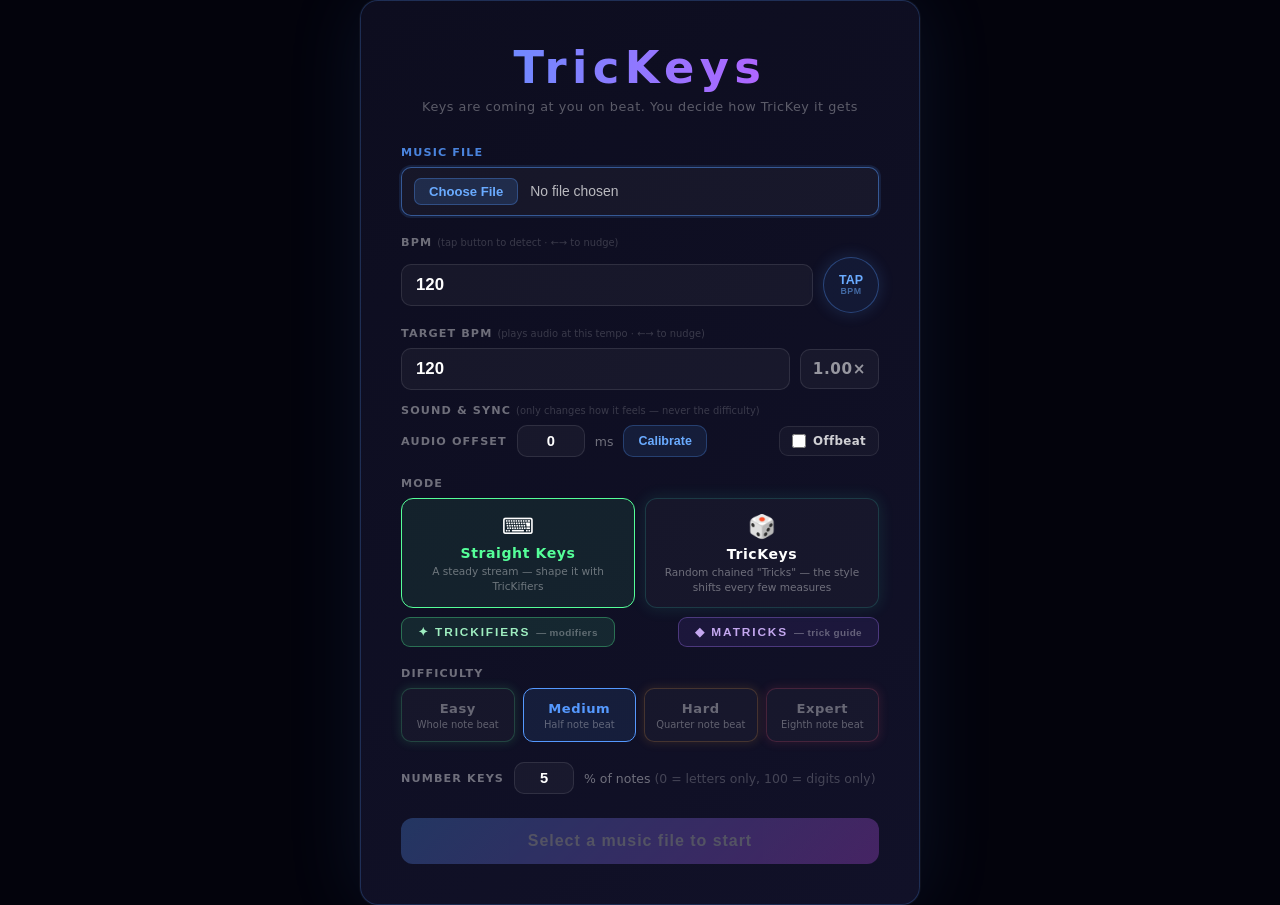
==== commit 687536be: "AA: add tricks, make some time-based" ====
--- a/tympo/tympo.html
+++ b/tympo/tympo.html
@@ -185,7 +185,6 @@
     .opt-chip .oc-desc { font-size: 0.58rem; color: rgba(255,255,255,0.34); line-height: 1.25; }
     .opt-chip:has(input:checked) { border-color: rgba(85,255,153,0.55); background: rgba(85,255,153,0.07); }
     .opt-chip:has(input:checked) .oc-name { color: #55ff99; }
-    .opt-chip.kb-subfocus { box-shadow: 0 0 0 2px rgba(255,255,255,0.7); }
 
     /* Ambient glow on unselected difficulty buttons */
     .diff-btn[data-diff="easy"]:not(.active)   { border-color: rgba(85,255,153,0.2);  box-shadow: 0 0 10px 2px rgba(85,255,153,0.1);  }
@@ -444,6 +443,56 @@
     .matricks-btn:hover  { background: rgba(150,100,255,0.20); border-color: rgba(190,140,255,0.6); }
     .matricks-btn:active { transform: translateY(1px); }
     .matricks-btn .mb-sub { font-size:0.62rem; font-weight:600; letter-spacing:0.04em; text-transform:none; color:rgba(255,255,255,0.32); }
+
+    /* TricKifiers button — Straight Keys (green) themed */
+    .trickifiers-btn {
+      background: rgba(85,255,153,0.10);
+      border-color: rgba(85,255,153,0.34);
+      color: rgba(170,255,205,0.92);
+    }
+    .trickifiers-btn:hover { background: rgba(85,255,153,0.20); border-color: rgba(120,255,180,0.6); }
+
+    /* Compact inline Offbeat chip (lives in the Sound & Sync row) */
+    .opt-chip-inline {
+      flex: none; flex-direction: row; align-items: center; gap: 7px;
+      padding: 7px 12px;
+    }
+
+    /* TricKifiers popup (mirrors the MaTricks modal, green-tinted) */
+    #tkOverlay {
+      display: none;
+      position: fixed; inset: 0;
+      background: rgba(0,0,8,0.93);
+      z-index: 210;
+      align-items: center; justify-content: center;
+      padding: 24px;
+    }
+    #tkModal {
+      position: relative;
+      width: min(560px, 94vw);
+      background: #0a0a18;
+      border: 1px solid rgba(85,255,153,0.22);
+      border-radius: 18px;
+      padding: 26px 28px 30px;
+      box-shadow: 0 24px 80px rgba(0,0,0,0.6);
+      max-height: 92vh; overflow-y: auto;
+    }
+    #tkModal h2 {
+      font-size: 1.5rem; font-weight: 900; letter-spacing: 0.08em;
+      background: linear-gradient(90deg, #55ff99, #33ddbb);
+      -webkit-background-clip: text; -webkit-text-fill-color: transparent; background-clip: text;
+    }
+    #tkClose {
+      position: absolute; top: 16px; right: 16px;
+      width: 32px; height: 32px;
+      background: rgba(255,255,255,0.06);
+      border: 1px solid rgba(255,255,255,0.14);
+      border-radius: 8px; color: rgba(255,255,255,0.55);
+      font-size: 0.95rem; cursor: pointer; line-height: 1;
+    }
+    #tkClose:hover { background: rgba(255,255,255,0.13); color:#fff; }
+    .tk-grid { display: flex; gap: 10px; flex-wrap: wrap; }
+    .tk-grid .opt-chip { min-width: 150px; }
 
     #mtOverlay {
       display: none;
@@ -608,6 +657,20 @@
   </div>
 </div>
 
+<!-- ════════ TRICKIFIERS — STRAIGHT KEYS MODIFIERS ════════ -->
+<div id="tkOverlay">
+  <div id="tkModal">
+    <button id="tkClose" aria-label="Close modifiers">✕</button>
+    <h2>TricKifiers</h2>
+    <p class="mt-sub">Modifiers for <strong style="color:rgba(255,255,255,0.7)">Straight Keys</strong> — stack any combination. (<strong style="color:rgba(255,255,255,0.7)">TricKeys</strong> ignores these; it uses MaTricks instead.)</p>
+    <div class="tk-grid">
+      <label class="opt-chip"><input type="checkbox" id="optShiftyToggle"><span class="oc-name">Shifty</span><span class="oc-desc">A fraction of notes need Shift</span></label>
+      <label class="opt-chip"><input type="checkbox" id="optDoubleToggle"><span class="oc-name">Double</span><span class="oc-desc">Some notes are 2-key duos</span></label>
+      <label class="opt-chip"><input type="checkbox" id="optSpaceyToggle"><span class="oc-name">Spacey</span><span class="oc-desc">A Space note on every offbeat</span></label>
+    </div>
+  </div>
+</div>
+
 <!-- ════════ SETUP ════════ -->
 <div id="setupScreen">
   <h1>TricKeys</h1>
@@ -634,23 +697,17 @@
     </div>
   </div>
 
-  <div class="form-group" id="fgOffbeat" style="margin-top:-6px">
-    <label class="form-label">Options <span style="color:rgba(255,255,255,0.18);font-size:0.62rem;text-transform:none;letter-spacing:0;font-weight:400">(←→ to move · Enter to toggle · modifiers apply to Straight Keys)</span></label>
-    <div style="display:flex;gap:8px;flex-wrap:wrap">
-      <label class="opt-chip" data-opt="0"><input type="checkbox" id="offbeatToggle"><span class="oc-name">Offbeat</span><span class="oc-desc">Shift grid to the offbeat</span></label>
-      <label class="opt-chip" data-opt="1"><input type="checkbox" id="optShiftyToggle"><span class="oc-name">Shifty</span><span class="oc-desc">Some notes need Shift</span></label>
-      <label class="opt-chip" data-opt="2"><input type="checkbox" id="optDoubleToggle"><span class="oc-name">Double</span><span class="oc-desc">Some notes are 2-key duos</span></label>
-      <label class="opt-chip" data-opt="3"><input type="checkbox" id="optSpaceyToggle"><span class="oc-name">Spacey</span><span class="oc-desc">Space on every offbeat</span></label>
-    </div>
-  </div>
-
   <div class="form-group" id="fgOffset" style="margin-top:-6px">
+    <label class="form-label">Sound &amp; Sync <span style="color:rgba(255,255,255,0.18);font-size:0.62rem;text-transform:none;letter-spacing:0;font-weight:400">(only changes how it feels — never the difficulty)</span></label>
     <div style="display:flex;align-items:center;gap:10px">
       <span class="form-label" style="margin:0;white-space:nowrap">Audio Offset</span>
       <input type="number" id="audioOffsetInput" value="0" min="-150" max="150" step="5"
         style="width:68px;text-align:center;font-size:0.92rem;padding:7px 8px;flex:none">
       <span style="color:rgba(255,255,255,0.4);font-size:0.78rem;font-weight:500">ms</span>
-      <button class="tap-btn" id="calOpenBtn" style="margin-left:auto;white-space:nowrap;font-size:0.78rem;padding:8px 14px">Calibrate</button>
+      <button class="tap-btn" id="calOpenBtn" style="white-space:nowrap;font-size:0.78rem;padding:8px 14px">Calibrate</button>
+      <label class="opt-chip opt-chip-inline" id="offbeatChip" title="Shift the note grid onto the off-beat" style="margin-left:auto">
+        <input type="checkbox" id="offbeatToggle"><span class="oc-name">Offbeat</span>
+      </label>
     </div>
   </div>
 
@@ -660,7 +717,7 @@
       <div class="mode-card active" data-mode="straight">
         <div class="mc-icon">⌨️</div>
         <div class="mc-name">Straight Keys</div>
-        <div class="mc-desc">A steady stream — tune it with the Options above</div>
+        <div class="mc-desc">A steady stream — shape it with TricKifiers</div>
       </div>
       <div class="mode-card" data-mode="trickeys">
         <div class="mc-icon">🎲</div>
@@ -668,7 +725,8 @@
         <div class="mc-desc">Random chained "Tricks" — the style shifts every few measures</div>
       </div>
     </div>
-    <div style="display:flex;justify-content:flex-end;margin-top:9px">
+    <div style="display:flex;justify-content:space-between;margin-top:9px">
+      <button type="button" id="trickifiersBtn" class="matricks-btn trickifiers-btn">✦ TricKifiers <span class="mb-sub">— modifiers</span></button>
       <button type="button" id="matricksBtn" class="matricks-btn">◆ MaTricks <span class="mb-sub">— trick guide</span></button>
     </div>
   </div>
@@ -1003,7 +1061,6 @@
 // Sections: 0=music 1=bpm 2=targetBpm 3=offbeat 4=offset 5=mode 6=difficulty 7=numpct 8=start
 let menuSection    = 0;
 let menuModeIdx    = 0;
-let optCursor      = 0;  // sub-cursor within the Options section (0..3)
 let pauseFocusIdx  = 0;
 let resultsFocusIdx= 0;
 let numericPct     = 5;  // % of notes that are digits (0–100)
@@ -1348,28 +1405,28 @@
     const inInput = document.activeElement &&
       (document.activeElement.tagName === 'INPUT' || document.activeElement.tagName === 'TEXTAREA');
     if (!inInput) {
-      if (e.key === 'ArrowDown')  { e.preventDefault(); menuSection = Math.min(8, menuSection + 1); updateMenuFocus(); return; }
+      // Sections: 0 music · 1 bpm · 2 targetBpm · 3 sound&sync ·
+      //           4 mode · 5 difficulty · 6 numKeys · 7 start
+      if (e.key === 'ArrowDown')  { e.preventDefault(); menuSection = Math.min(7, menuSection + 1); updateMenuFocus(); return; }
       if (e.key === 'ArrowUp')    { e.preventDefault(); menuSection = Math.max(0, menuSection - 1); updateMenuFocus(); return; }
       if (e.key === 'ArrowLeft') {
         e.preventDefault();
         if (menuSection === 1) { setBpm(bpm - 1); }
         if (menuSection === 2) { setTargetBpm(targetBpm - 1); }
-        if (menuSection === 3) { optCursor = (optCursor + 3) % 4; updateMenuFocus(); }
-        if (menuSection === 4) { audioOffset = Math.max(-150, audioOffset - 5); document.getElementById('audioOffsetInput').value = audioOffset; }
-        if (menuSection === 5) applyMenuMode((menuModeIdx + MENU_MODES.length - 1) % MENU_MODES.length);
-        if (menuSection === 6) applyDifficulty(DIFF_KEYS[(DIFF_KEYS.indexOf(difficulty) + 3) % 4]);
-        if (menuSection === 7) { numericPct = Math.max(0, numericPct - 1); document.getElementById('numPctInput').value = numericPct; }
+        if (menuSection === 3) { audioOffset = Math.max(-150, audioOffset - 5); document.getElementById('audioOffsetInput').value = audioOffset; }
+        if (menuSection === 4) applyMenuMode((menuModeIdx + MENU_MODES.length - 1) % MENU_MODES.length);
+        if (menuSection === 5) applyDifficulty(DIFF_KEYS[(DIFF_KEYS.indexOf(difficulty) + 3) % 4]);
+        if (menuSection === 6) { numericPct = Math.max(0, numericPct - 1); document.getElementById('numPctInput').value = numericPct; }
         return;
       }
       if (e.key === 'ArrowRight') {
         e.preventDefault();
         if (menuSection === 1) { setBpm(bpm + 1); }
         if (menuSection === 2) { setTargetBpm(targetBpm + 1); }
-        if (menuSection === 3) { optCursor = (optCursor + 1) % 4; updateMenuFocus(); }
-        if (menuSection === 4) { audioOffset = Math.min(150, audioOffset + 5); document.getElementById('audioOffsetInput').value = audioOffset; }
-        if (menuSection === 5) applyMenuMode((menuModeIdx + 1) % MENU_MODES.length);
-        if (menuSection === 6) applyDifficulty(DIFF_KEYS[(DIFF_KEYS.indexOf(difficulty) + 1) % 4]);
-        if (menuSection === 7) { numericPct = Math.min(100, numericPct + 1); document.getElementById('numPctInput').value = numericPct; }
+        if (menuSection === 3) { audioOffset = Math.min(150, audioOffset + 5); document.getElementById('audioOffsetInput').value = audioOffset; }
+        if (menuSection === 4) applyMenuMode((menuModeIdx + 1) % MENU_MODES.length);
+        if (menuSection === 5) applyDifficulty(DIFF_KEYS[(DIFF_KEYS.indexOf(difficulty) + 1) % 4]);
+        if (menuSection === 6) { numericPct = Math.min(100, numericPct + 1); document.getElementById('numPctInput').value = numericPct; }
         return;
       }
       if (e.key === 'Enter' || e.key === ' ') {
@@ -1377,13 +1434,9 @@
         if (menuSection === 0) document.getElementById('musicFile').click();
         if (menuSection === 1) { document.getElementById('bpmInput').focus(); document.getElementById('bpmInput').select(); }
         if (menuSection === 2) { document.getElementById('targetBpmInput').focus(); document.getElementById('targetBpmInput').select(); }
-        if (menuSection === 3) {
-          const ids = ['offbeatToggle','optShiftyToggle','optDoubleToggle','optSpaceyToggle'];
-          document.getElementById(ids[optCursor]).click();
-        }
-        if (menuSection === 4) calOpen();
-        if (menuSection === 7) { document.getElementById('numPctInput').focus(); document.getElementById('numPctInput').select(); }
-        if (menuSection === 8) {
+        if (menuSection === 3) calOpen();
+        if (menuSection === 6) { document.getElementById('numPctInput').focus(); document.getElementById('numPctInput').select(); }
+        if (menuSection === 7) {
           const btn = document.getElementById('startBtn');
           if (!btn.disabled) {
             bpm = parseInt(document.getElementById('bpmInput').value) || 120;
@@ -3632,26 +3685,22 @@
 }
 
 function updateMenuFocus() {
-  // Form-group sections (0–4, 7)
-  const fgMap = { 0:'fgMusic', 1:'fgBpm', 2:'fgTargetBpm', 3:'fgOffbeat', 4:'fgOffset', 7:'fgNumPct' };
+  // Form-group sections: 0 music · 1 bpm · 2 targetBpm · 3 sound&sync · 6 numKeys
+  const fgMap = { 0:'fgMusic', 1:'fgBpm', 2:'fgTargetBpm', 3:'fgOffset', 6:'fgNumPct' };
   for (const [sec, id] of Object.entries(fgMap))
     document.getElementById(id).classList.toggle('kb-focus', menuSection === +sec);
-  document.getElementById('fgDifficulty').classList.toggle('kb-focus', menuSection === 6);
-
-  // Mode cards (section 5)
+  document.getElementById('fgDifficulty').classList.toggle('kb-focus', menuSection === 5);
+
+  // Mode cards (section 4)
   document.querySelectorAll('.mode-card').forEach((c, i) =>
-    c.classList.toggle('kb-focus', menuSection === 5 && i === menuModeIdx));
-
-  // Options sub-cursor (section 3)
-  document.querySelectorAll('.opt-chip').forEach((c, i) =>
-    c.classList.toggle('kb-subfocus', menuSection === 3 && i === optCursor));
-
-  // Difficulty (section 6)
+    c.classList.toggle('kb-focus', menuSection === 4 && i === menuModeIdx));
+
+  // Difficulty (section 5)
   document.querySelectorAll('.diff-btn').forEach(b =>
-    b.classList.toggle('kb-focus', menuSection === 6 && b.dataset.diff === difficulty));
-
-  // Start (section 8)
-  document.getElementById('startBtn').classList.toggle('kb-focus', menuSection === 8);
+    b.classList.toggle('kb-focus', menuSection === 5 && b.dataset.diff === difficulty));
+
+  // Start (section 7)
+  document.getElementById('startBtn').classList.toggle('kb-focus', menuSection === 7);
 }
 
 function updatePauseFocus() {
@@ -3684,14 +3733,14 @@
     btn.dataset.diff = key;
     btn.style.setProperty('--diff-color', def.color);
     btn.innerHTML = `<div class="diff-name">${def.label}</div><div class="diff-desc">${DESCS[key]}</div>`;
-    btn.addEventListener('click', () => { menuSection = 6; applyDifficulty(key); });
+    btn.addEventListener('click', () => { menuSection = 5; applyDifficulty(key); });
     grid.appendChild(btn);
   });
 })();
 
 // Mode cards
 document.querySelectorAll('.mode-card').forEach((card, idx) => {
-  card.addEventListener('click', () => { menuSection = 5; applyMenuMode(idx); });
+  card.addEventListener('click', () => { menuSection = 4; applyMenuMode(idx); });
 });
 
 // ── MaTricks: TricKeys trick-guide popup ────────────────────
@@ -3829,6 +3878,23 @@
   e.stopImmediatePropagation();
 }, true);
 
+// ── TricKifiers: Straight Keys modifier popup (mirrors MaTricks) ──
+const tkOverlayEl = document.getElementById('tkOverlay');
+function tkIsOpen() { const d = tkOverlayEl.style.display; return d !== 'none' && d !== ''; }
+function tkOpen()   { tkOverlayEl.style.display = 'flex'; }
+function tkClose()  { tkOverlayEl.style.display = 'none'; }
+
+document.getElementById('trickifiersBtn').addEventListener('click', tkOpen);
+document.getElementById('tkClose').addEventListener('click', tkClose);
+tkOverlayEl.addEventListener('click', e => { if (e.target === tkOverlayEl) tkClose(); });
+
+document.addEventListener('keydown', e => {
+  if (!tkIsOpen()) return;
+  if (e.key === 'Escape') { e.preventDefault(); e.stopImmediatePropagation(); tkClose(); return; }
+  // Space/Enter still toggle a focused checkbox (default not prevented).
+  e.stopImmediatePropagation();
+}, true);
+
 // File picker
 document.getElementById('musicFile').addEventListener('change', e => {
   const file = e.target.files[0];
@@ -3881,14 +3947,11 @@
   updateRateLabel();
 });
 
-// Options (Offbeat + Straight Keys modifiers)
+// Offbeat (Sound & Sync row) + Straight Keys modifiers (TricKifiers popup)
 document.getElementById('offbeatToggle').addEventListener('change', e => { offbeat = e.target.checked; });
 document.getElementById('optShiftyToggle').addEventListener('change', e => { optShifty = e.target.checked; });
 document.getElementById('optDoubleToggle').addEventListener('change', e => { optDouble = e.target.checked; });
 document.getElementById('optSpaceyToggle').addEventListener('change', e => { optSpacey = e.target.checked; });
-document.querySelectorAll('.opt-chip').forEach((chip, i) => {
-  chip.addEventListener('click', () => { menuSection = 3; optCursor = i; updateMenuFocus(); });
-});
 
 // Audio offset
 document.getElementById('audioOffsetInput').addEventListener('input', e => {
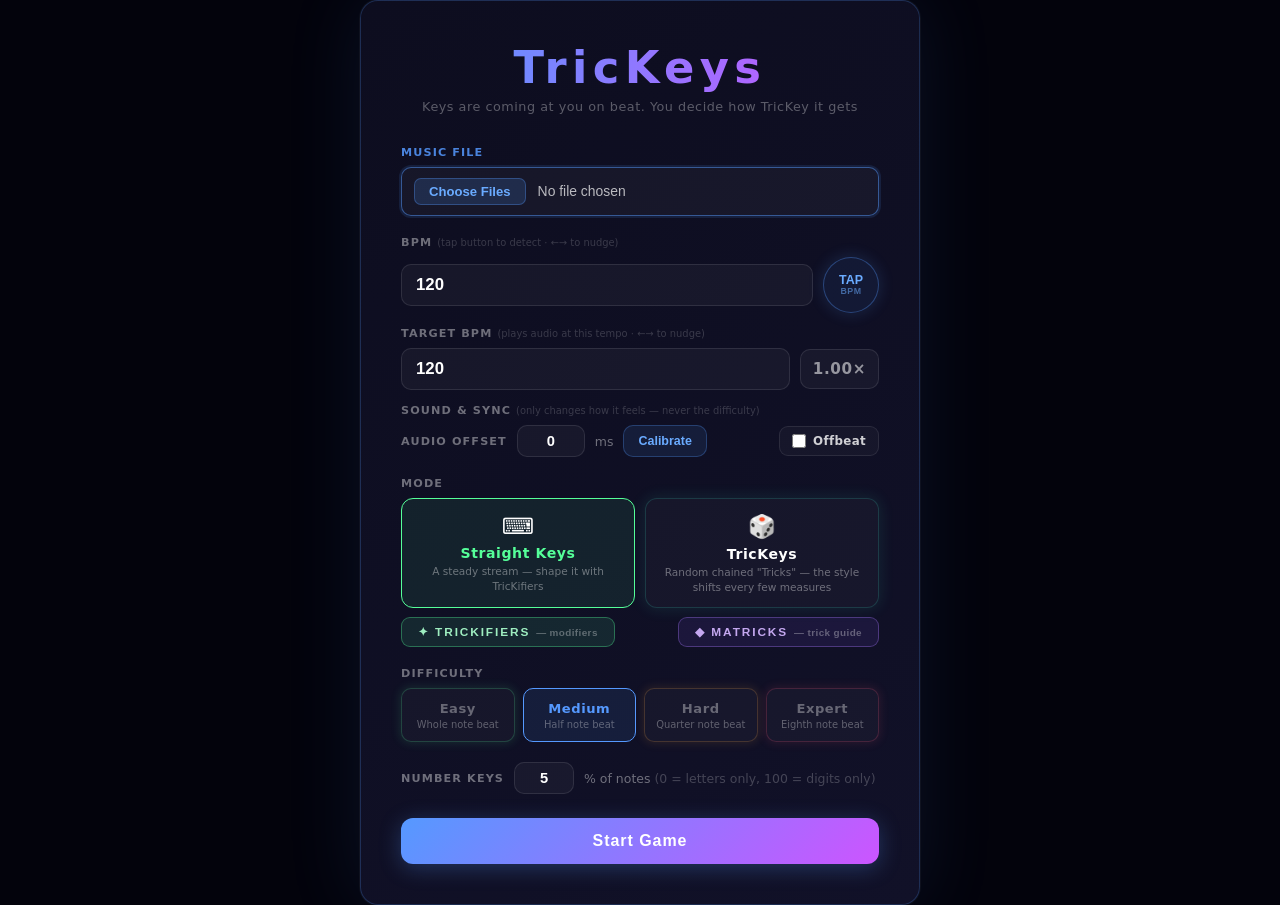
==== commit 824654c6: "AA: NYC baby" ====
--- a/tympo/tympo.html
+++ b/tympo/tympo.html
@@ -678,7 +678,7 @@
 
   <div class="form-group" id="fgMusic">
     <label class="form-label">Music File</label>
-    <input type="file" id="musicFile" accept="audio/*">
+    <input type="file" id="musicFile" accept="audio/*,.ini" multiple>
   </div>
 
   <div class="form-group" id="fgBpm">
@@ -1072,6 +1072,7 @@
 let analyserSrcEl  = null; // which audioEl the analyser is connected to
 let wmpPeaks       = null; // per-bar peak heights for WMP-style fall-off
 let songTitle    = '';
+let songInfo     = null;   // { name, artist, album, genre } parsed from a sibling song.ini, or null
 let bpm             = 120;
 let targetBpm       = 120;   // Audio playback tempo — playbackRate = targetBpm / bpm
 let targetBpmTouched= false; // True once the user has manually edited targetBpm; until then it tracks bpm
@@ -1966,6 +1967,7 @@
   drawMultBar();
   drawPowerupOverlay(nowMs);
   drawHUD(nowMs);
+  drawStatsHud();
   drawFxLayer();
   drawParticleLayer();
   drawScanlines();
@@ -3344,6 +3346,23 @@
   const cx = 210, cy = FL_HIT_Y;
   const col = _beatColor();
 
+  // BPM readout left of the pulse circle, brightness/glow locked to the beat.
+  // Right-aligned at cx-42 so it never collides with the 65px ghost ring.
+  ctx.save();
+  ctx.textAlign = 'right';
+  ctx.textBaseline = 'middle';
+  ctx.fillStyle = _hexToRgba(col, 0.55 + 0.45 * pulse);
+  ctx.shadowColor = col;
+  ctx.shadowBlur = 6 + 18 * pulse;
+  ctx.font = 'bold 26px monospace';
+  const _bpmX = cx - 42;
+  ctx.fillText(String(bpm | 0), _bpmX, cy - 3);
+  ctx.shadowBlur = 0;
+  ctx.font = 'bold 9px monospace';
+  ctx.fillStyle = _hexToRgba(col, 0.40 + 0.30 * pulse);
+  ctx.fillText('BPM', _bpmX, cy + 16);
+  ctx.restore();
+
   ctx.save();
   if (pulse < 1 && pulse > 0) {
     const ghostR = 25 + (1 - pulse) * 40;
@@ -3450,6 +3469,22 @@
     ctx.shadowBlur = 0;
   }
 
+  // Song info — from song.ini if present, else just the filename.
+  ctx.textAlign = 'left';
+  ctx.textBaseline = 'top';
+  const _siX = 20;
+  let   _siY = 92;
+  if (songInfo) {
+    if (songInfo.name)   { ctx.font = 'bold 14px monospace'; ctx.fillStyle = 'rgba(235,240,255,0.92)'; ctx.fillText(songInfo.name,   _siX, _siY); _siY += 17; }
+    if (songInfo.artist) { ctx.font = 'bold 11px monospace'; ctx.fillStyle = 'rgba(170,200,230,0.85)'; ctx.fillText(songInfo.artist, _siX, _siY); _siY += 14; }
+    if (songInfo.album)  { ctx.font = '10px monospace';      ctx.fillStyle = 'rgba(170,200,230,0.55)'; ctx.fillText(songInfo.album,  _siX, _siY); _siY += 12; }
+    if (songInfo.genre)  { ctx.font = 'italic 10px monospace'; ctx.fillStyle = 'rgba(170,200,230,0.45)'; ctx.fillText(songInfo.genre, _siX, _siY); }
+  } else if (songTitle) {
+    ctx.font = 'bold 11px monospace';
+    ctx.fillStyle = 'rgba(170,200,230,0.7)';
+    ctx.fillText(songTitle, _siX, _siY);
+  }
+
   ctx.font = 'bold 12px monospace';
   ctx.textAlign = 'right';
   ctx.fillStyle = DIFFICULTY_DEFS[difficulty].color;
@@ -3462,6 +3497,75 @@
     ctx.fillStyle = '#ffdd55';
     ctx.fillText('× ' + (targetBpm / bpm).toFixed(2), CW - 20, 54);
   }
+
+  ctx.restore();
+}
+
+function _fmtTime(s) {
+  s = Math.max(0, Math.floor(s || 0));
+  return Math.floor(s / 60) + ':' + String(s % 60).padStart(2, '0');
+}
+
+// Top-center cluster: song progress, live accuracy, and a stacked
+// perfect/good/ok/miss quality chart (same color language as results).
+function drawStatsHud() {
+  const W = 300, X = CW / 2 - W / 2, P = 8;
+
+  ctx.save();
+  ctx.fillStyle = 'rgba(8,10,20,0.55)';
+  rrect(ctx, X - 14, P - 2, W + 28, 62, 10); ctx.fill();
+  ctx.textBaseline = 'alphabetic';
+
+  // ── Song progress ──────────────────────────────────────────
+  const durS = (audioEl && isFinite(audioEl.duration) && audioEl.duration > 0)
+    ? audioEl.duration : (songDuration / 1000) || 0;
+  const curS = audioEl ? audioEl.currentTime : 0;
+  const sp   = durS > 0 ? clamp(curS / durS, 0, 1) : 0;
+
+  ctx.font = 'bold 9px monospace';
+  ctx.textAlign = 'left';  ctx.fillStyle = 'rgba(255,255,255,0.45)';
+  ctx.fillText('SONG', X, P + 12);
+  ctx.textAlign = 'right'; ctx.fillStyle = 'rgba(255,255,255,0.5)';
+  ctx.fillText(_fmtTime(curS) + ' / ' + _fmtTime(durS), X + W, P + 12);
+
+  const sbY = P + 16, sbH = 5, scol = '#7aa7ff';
+  ctx.fillStyle = 'rgba(255,255,255,0.10)';
+  rrect(ctx, X, sbY, W, sbH, 2.5); ctx.fill();
+  ctx.fillStyle = scol; ctx.shadowColor = scol; ctx.shadowBlur = 6;
+  rrect(ctx, X, sbY, Math.max(2, W * sp), sbH, 2.5); ctx.fill();
+  ctx.shadowBlur = 0;
+
+  // ── Accuracy so far (of resolved keys, fraction hit in window) ─
+  const hit = perfects + goods + oks, tot = hit + misses;
+  const acc = tot > 0 ? (hit / tot * 100) : 0;
+  ctx.font = 'bold 9px monospace';
+  ctx.textAlign = 'left';  ctx.fillStyle = 'rgba(255,255,255,0.45)';
+  ctx.fillText('ACCURACY', X, P + 40);
+  ctx.textAlign = 'right';
+  ctx.font = 'bold 15px monospace';
+  ctx.fillStyle = tot > 0 ? '#88ccff' : 'rgba(255,255,255,0.3)';
+  ctx.fillText(tot > 0 ? acc.toFixed(1) + '%' : '—', X + W, P + 42);
+
+  // ── Hit-quality chart (stacked %) ──────────────────────────
+  const chY = P + 46, chH = 8;
+  ctx.save();
+  rrect(ctx, X, chY, W, chH, 3); ctx.clip();
+  ctx.fillStyle = 'rgba(255,255,255,0.08)';
+  ctx.fillRect(X, chY, W, chH);
+  if (tot > 0) {
+    let cx = X;
+    for (const [c, n] of [['#ffdd55', perfects], ['#55ff99', goods],
+                          ['#88aaff', oks], ['#ff5577', misses]]) {
+      if (n <= 0) continue;
+      const w = W * (n / tot);
+      ctx.fillStyle = c;
+      ctx.fillRect(cx, chY, w + 0.5, chH);
+      cx += w;
+    }
+  }
+  ctx.restore();
+  ctx.strokeStyle = 'rgba(255,255,255,0.12)'; ctx.lineWidth = 1;
+  rrect(ctx, X, chY, W, chH, 3); ctx.stroke();
 
   ctx.restore();
 }
@@ -3895,16 +3999,59 @@
   e.stopImmediatePropagation();
 }, true);
 
-// File picker
+// Minimal INI parser — sections lowercased, keys lowercased, values trimmed.
+// Comments (; or #) and lines without `=` are skipped.
+function parseIni(text) {
+  const out = {};
+  let section = null;
+  for (const raw of text.split(/\r?\n/)) {
+    const line = raw.trim();
+    if (!line || line[0] === ';' || line[0] === '#') continue;
+    const sec = line.match(/^\[(.+?)\]$/);
+    if (sec) { section = sec[1].trim().toLowerCase(); out[section] = out[section] || {}; continue; }
+    if (!section) continue;
+    const eq = line.indexOf('=');
+    if (eq < 0) continue;
+    out[section][line.slice(0, eq).trim().toLowerCase()] = line.slice(eq + 1).trim();
+  }
+  return out;
+}
+// Strip Clone Hero / Unity rich-text tags (<color=...>, <b>, <sprite=...>, <br>, etc.)
+function _stripRichText(s) { return (s == null ? '' : String(s)).replace(/<\/?[a-z][^>]*>/gi, '').trim(); }
+
+// File picker — accepts the audio file alone, or audio + a sibling song.ini.
+// (Browsers can't peek at neighbours of a single picked file, so the picker
+// is `multiple`; if you also select a song.ini we'll surface its metadata.)
 document.getElementById('musicFile').addEventListener('change', e => {
-  const file = e.target.files[0];
-  if (!file) return;
+  const files = Array.from(e.target.files || []);
+  if (files.length === 0) return;
+  const audioFile = files.find(f => (f.type && f.type.startsWith('audio/'))
+                                 || /\.(mp3|opus|ogg|oga|wav|flac|m4a|aac)$/i.test(f.name));
+  const iniFile   = files.find(f => /\.ini$/i.test(f.name));
+  if (!audioFile) return;
+
   if (audioEl) audioEl.pause();
   audioEl = new Audio();
-  audioEl.src = URL.createObjectURL(file);
+  audioEl.src = URL.createObjectURL(audioFile);
+
+  songInfo = null;
+  if (iniFile) {
+    iniFile.text().then(txt => {
+      const s = parseIni(txt).song || {};
+      const info = {
+        name:   _stripRichText(s.name),
+        artist: _stripRichText(s.artist),
+        album:  _stripRichText(s.album),
+        genre:  _stripRichText(s.genre),
+      };
+      // Only keep it if at least one field came through
+      if (info.name || info.artist || info.album || info.genre) songInfo = info;
+    }).catch(() => { /* malformed ini → fall back to filename */ });
+  }
+
   audioEl.addEventListener('loadedmetadata', () => {
     songDuration = audioEl.duration * 1000;
-    songTitle    = file.name.replace(/\.[^/.]+$/,'');
+    songTitle    = audioFile.name.replace(/\.[^/.]+$/,'');
     document.getElementById('startBtn').disabled    = false;
     document.getElementById('startBtn').textContent = 'Start Game';
   });
@@ -4175,6 +4322,43 @@
 function toHex(a){return Math.round(clamp(a,0,1)*255).toString(16).padStart(2,'0');}
 
 // ═══════════════════════════════════════════════════════════
+//  DEFAULT SONG  (bundled — pick a file in the picker to override)
+// ═══════════════════════════════════════════════════════════
+// Loaded via relative path rather than embedded base64: keeps the HTML small
+// and lets <audio> stream lazily. The song.ini metadata is inlined here so
+// we don't need a fetch (file:// fetches are blocked in some browsers).
+const DEFAULT_SONG = {
+  src:  'songfiles/120bpm_Le-Castle-Vania_The-Red-Circle/120bpm-the-red-circle.mp3',
+  bpm:  120,
+  info: {
+    name:   'The Red Circle',
+    artist: 'Le Castle Vania',
+    album:  'John Wick (Original Motion Picture Soundtrack)',
+    genre:  'Electronic',
+  },
+};
+(function loadDefaultSong() {
+  if (audioEl) audioEl.pause();
+  audioEl = new Audio();
+  audioEl.src = DEFAULT_SONG.src;
+  songInfo  = { ...DEFAULT_SONG.info };
+  songTitle = DEFAULT_SONG.info.name;
+  setBpm(DEFAULT_SONG.bpm);
+  audioEl.addEventListener('loadedmetadata', () => {
+    songDuration = audioEl.duration * 1000;
+    const btn = document.getElementById('startBtn');
+    btn.disabled    = false;
+    btn.textContent = 'Start Game';
+  });
+  audioEl.addEventListener('error', () => {
+    // Bundled file not reachable (e.g. tympo.html opened without songfiles/) —
+    // silently revert so the picker remains the only entry point.
+    songInfo  = null;
+    songTitle = '';
+  });
+})();
+
+// ═══════════════════════════════════════════════════════════
 //  INIT
 // ═══════════════════════════════════════════════════════════
 showScreen('setup');
